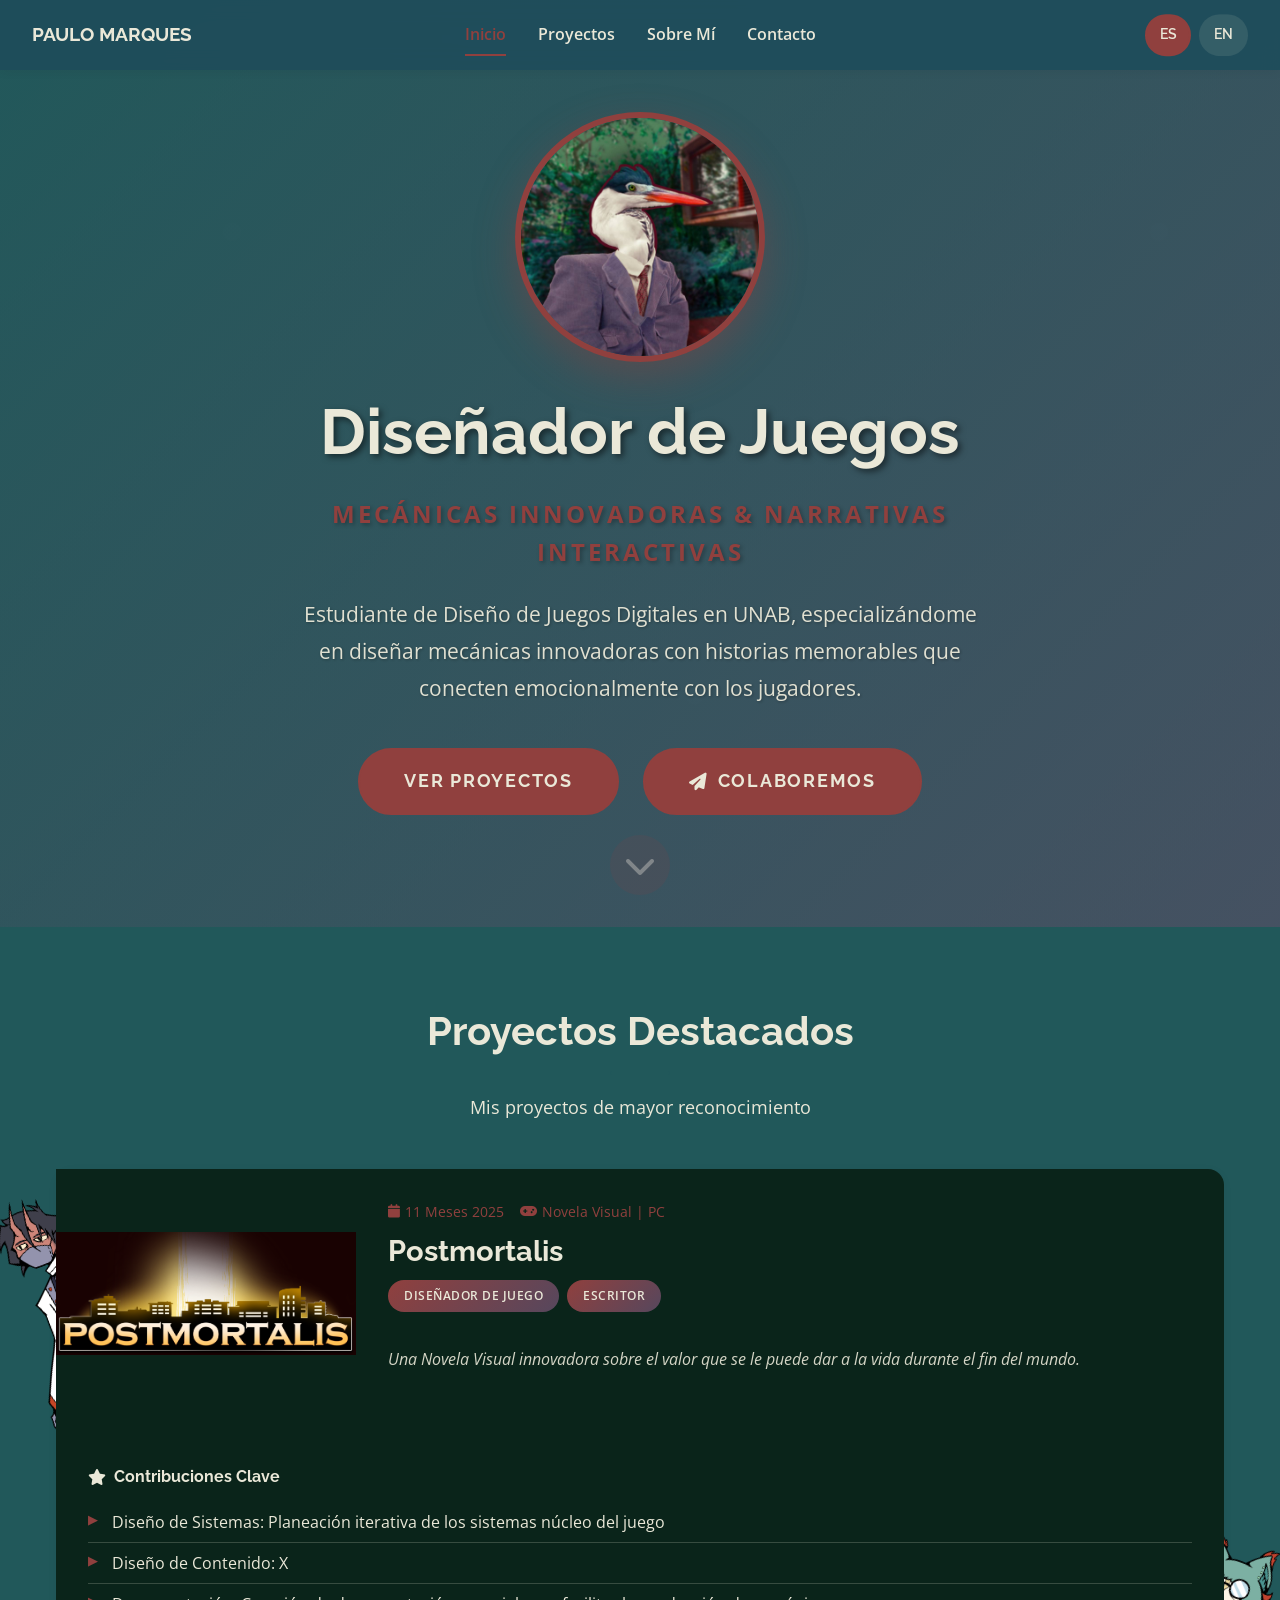
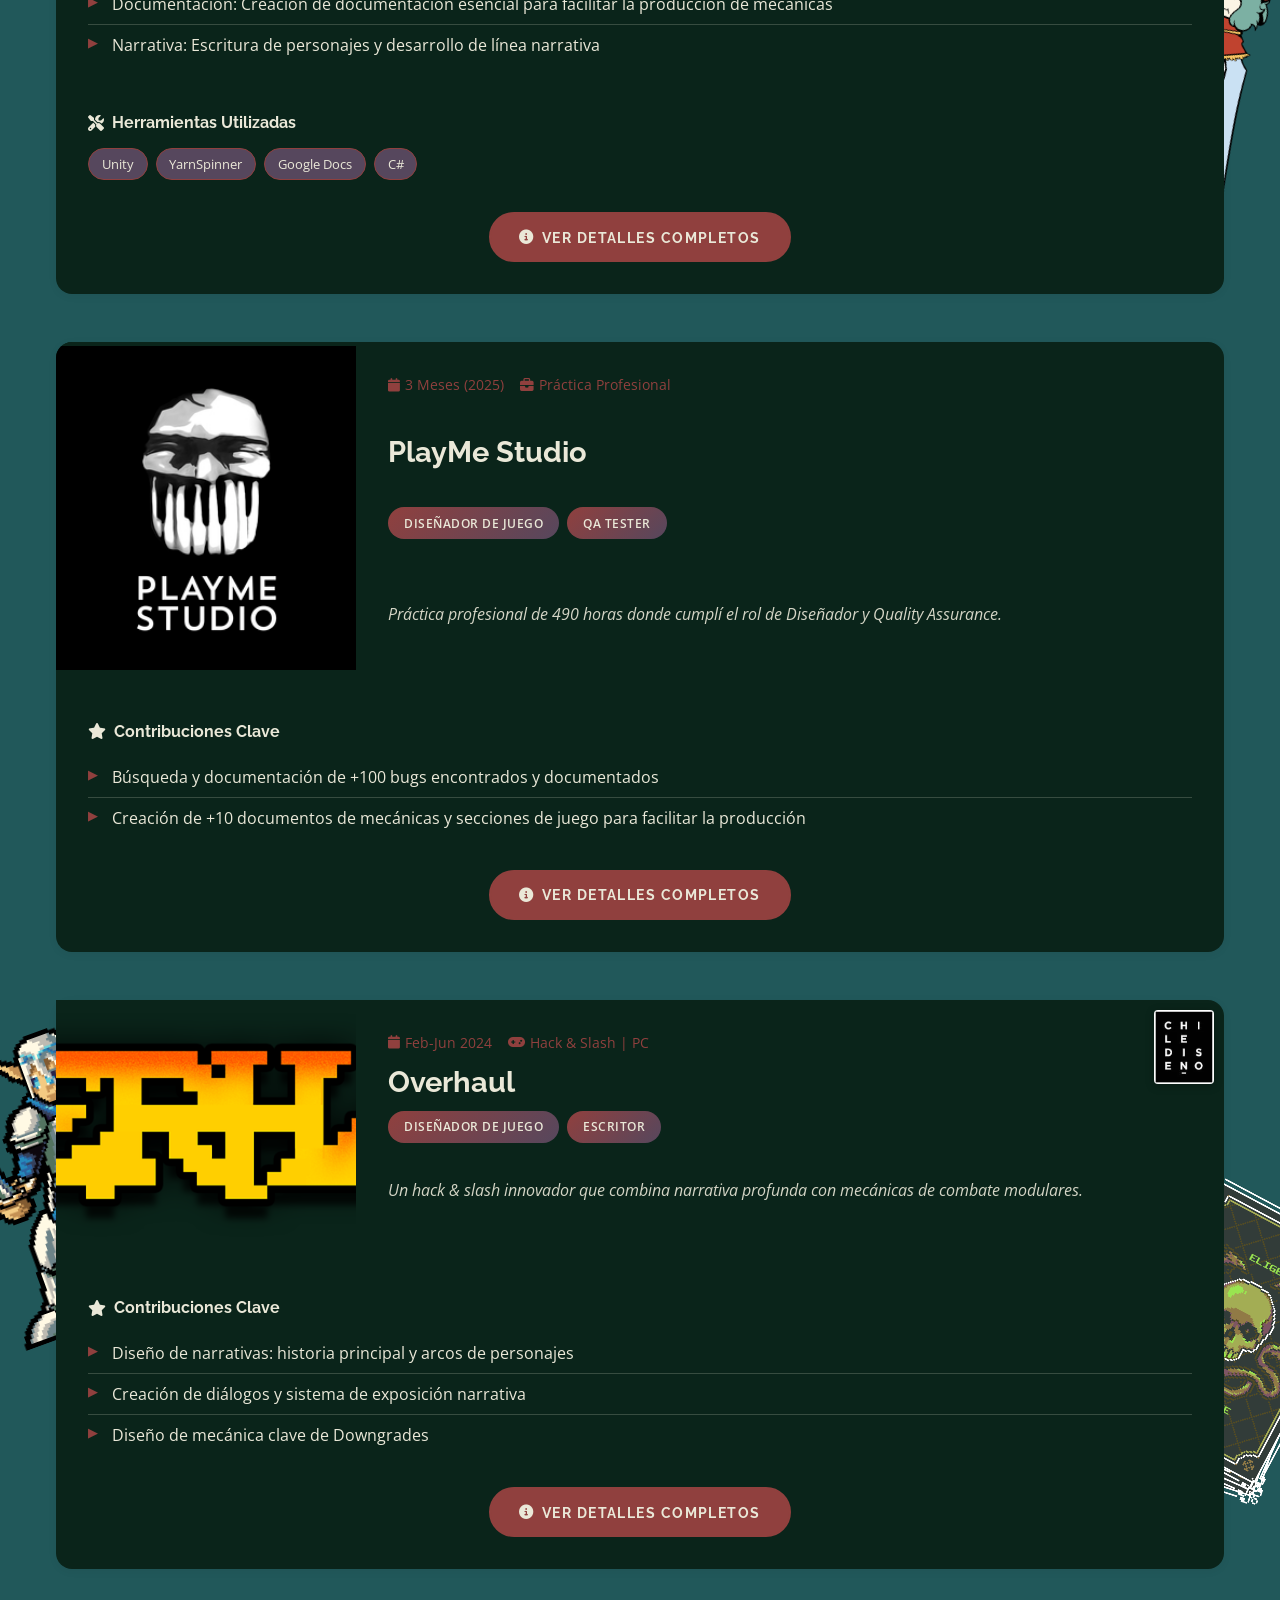
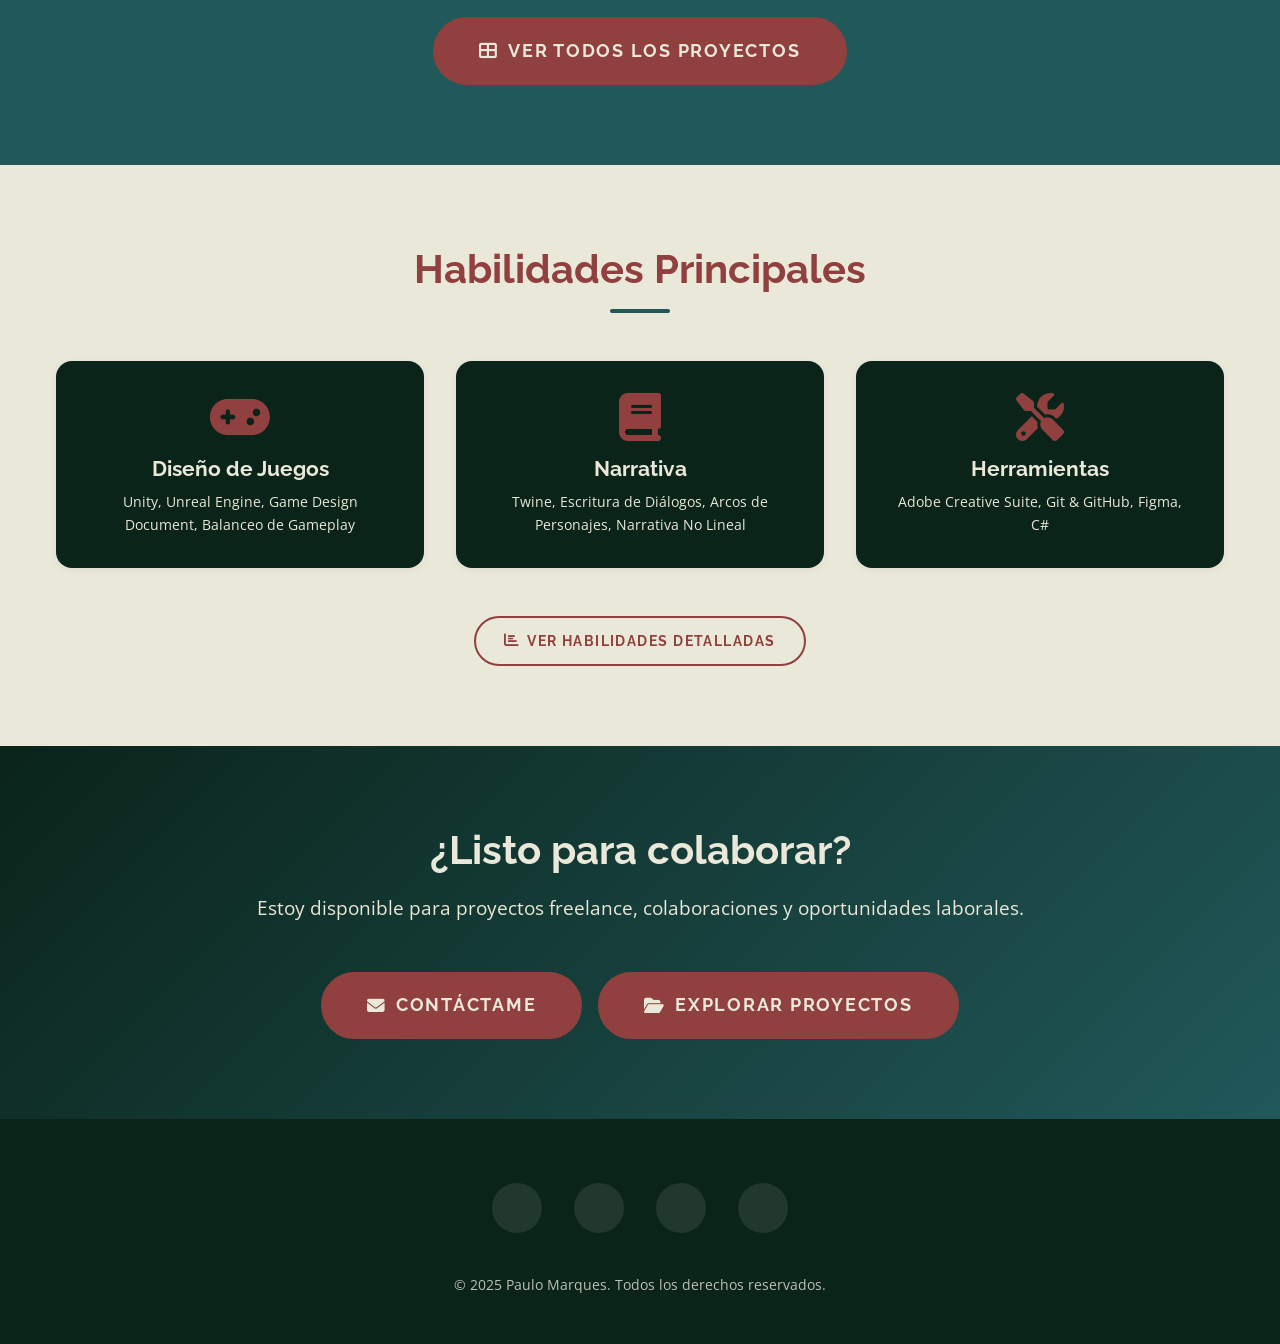
==== index.html @ 1b18a919 "Múltiples varios vaaarios cambios" ====
<!DOCTYPE html>
<html lang="es">

<head>
  <meta charset="UTF-8">
  <meta name="viewport" content="width=device-width, initial-scale=1">
  <title>Paulo Marques | Diseñador de Juegos & Narrativas</title>
  <meta name="description"
    content="Portafolio profesional de Paulo Marques, diseñador de juegos especializado en narrativas interactivas y mecánicas innovadoras">
  <meta name="keywords"
    content="game designer, diseñador de juegos, Unity, Unreal Engine, portfolio, portafolio, Chile, desarrollo de videojuegos, narrativa interactiva">
  <meta name="author" content="Paulo Marques">
  <meta name="robots" content="index, follow">
  
  <!-- Open Graph / Facebook -->
  <meta property="og:type" content="website">
  <meta property="og:url" content="https://tu-usuario.github.io/tu-repositorio">
  <meta property="og:title" content="Paulo Marques | Diseñador de Juegos & Narrativas">
  <meta property="og:description"
    content="Portafolio profesional de Paulo Marques, diseñador de juegos especializado en narrativas interactivas">
  <meta property="og:image" content="https://tu-usuario.github.io/tu-repositorio/images/preview.jpg">

  <!-- Twitter -->
  <meta property="twitter:card" content="summary_large_image">
  <meta property="twitter:url" content="https://tu-usuario.github.io/tu-repositorio">
  <meta property="twitter:title" content="Paulo Marques | Diseñador de Juegos & Narrativas">
  <meta property="twitter:description"
    content="Portafolio profesional de Paulo Marques, diseñador de juegos especializado en narrativas interactivas">
  <meta property="twitter:image" content="https://tu-usuario.github.io/tu-repositorio/images/preview.jpg">

  <!-- Canonical URL -->
  <link rel="canonical" href="https://tu-usuario.github.io/tu-repositorio">
  
  <!-- Favicon -->
  <link rel="icon" type="image/x-icon" href="favicon.ico">
  
  <!-- Stylesheets -->
  <link rel="stylesheet" href="assets/css/main.css">
  <link rel="stylesheet" href="assets/css/multipage.css">
  <link rel="stylesheet" href="https://cdnjs.cloudflare.com/ajax/libs/font-awesome/6.4.0/css/all.min.css">
  <link
    href="https://fonts.googleapis.com/css2?family=Open+Sans:wght@400;600;700&family=Raleway:wght@700;800&display=swap"
    rel="stylesheet">

  <!-- Structured Data -->
  <script type="application/ld+json">
  {
    "@context": "https://schema.org",
    "@type": "Person",
    "name": "Paulo Marques",
    "jobTitle": "Game Designer",
    "description": "Diseñador de juegos especializado en narrativas interactivas y mecánicas innovadoras",
    "url": "https://tu-usuario.github.io/tu-repositorio",
    "alumniOf": "Universidad Andrés Bello",
    "knowsAbout": ["Game Design", "Unity", "Narrative Design", "C#"]
  }
  </script>
</head>

<body class="is-preload">
  <div id="page-wrapper">
    <!-- Header centrado -->
    <header id="header" class="alt" role="banner">
      <h1><a href="index.html">PAULO MARQUES</a></h1>
      <nav aria-label="Navegación principal" class="nav-centered">
        <a href="index.html" class="active">Inicio</a>
        <a href="proyectos.html">Proyectos</a>
        <a href="about.html">Sobre Mí</a>
        <a href="about.html#contacto">Contacto</a>
      </nav>
      
      <!-- Language Switcher -->
      <div class="language-switcher">
        <a href="index.html" class="lang-btn active" aria-label="Español">ES</a>
        <a href="en-index.html" class="lang-btn" aria-label="English">EN</a>
      </div>
      
      <!-- Botón hamburguesa para móvil -->
      <button class="mobile-menu-toggle" aria-expanded="false" aria-label="Abrir menú de navegación">
        <i class="fas fa-bars" aria-hidden="true"></i>
      </button>
    </header>

    <!-- Menú móvil -->
    <nav class="mobile-menu" aria-label="Menú móvil">
      <a href="index.html" class="active">Inicio</a>
      <a href="proyectos.html">Proyectos</a>
      <a href="about.html">Sobre Mí</a>
      <a href="about.html#contacto">Contacto</a>
    </nav>

    <section id="banner" role="main">
      <div class="banner-background">
        <img src="images/hero-background.jpg" 
             alt="" 
             class="hero-bg-image"
             loading="eager"
             onerror="this.style.display='none'">
      </div>
      
      <div class="inner">
        <div class="hero-content-clean">
          <div class="profile-container">
            <img src="images/tu-foto.jpg" 
                 class="profile-pic" 
                 alt="Foto de Paulo Marques" 
                 loading="eager"
                 width="250" 
                 height="250"
                 onerror="this.src='https://via.placeholder.com/250x250/1F4D5B/DBE9D1?text=PM'">
          </div>
          
          <h2 class="fade-in">Diseñador de Juegos</h2>
          <p class="subtitle fade-in">Mecánicas Innovadoras & Narrativas Interactivas</p>
          <p class="description fade-in">Estudiante de Diseño de Juegos Digitales en UNAB, especializándome en diseñar mecánicas
            innovadoras con historias memorables que conecten emocionalmente con los jugadores.</p>

          <div class="hero-actions fade-in">
            <a href="#proyectos-destacados" class="button primary large">Ver Proyectos</a>
            <a href="about.html#contacto" class="button primary large with-icon">
              <i class="fas fa-paper-plane" aria-hidden="true"></i> 
              Colaboremos
            </a>
          </div>
        </div>
      </div>

      <!-- Botón flecha que va a proyectos -->
      <a href="#proyectos-destacados" class="scroll-indicator" aria-label="Ir a Proyectos Destacados">
        <i class="fas fa-chevron-down" aria-hidden="true"></i>
      </a>
    </section>

    <!-- Proyectos Destacados (ahora es la primera sección) -->
    <section id="proyectos-destacados" class="wrapper style2">
      <div class="inner">
        <h2 class="major slide-up">Proyectos Destacados</h2>
        <p class="section-subtitle slide-up">Mis proyectos de mayor reconocimiento</p>

        <!-- Postmortalis -->
        <article class="project-card slide-up postmortalis-card">
          <!-- Imágenes apiladas detrás de toda la tarjeta -->
          <img src="images/ilian.png"
               alt="" 
               class="stacked-image stacked-left" 
               loading="lazy">
          <img src="images/pita.png"
               alt="" 
               class="stacked-image stacked-right" 
               loading="lazy">
          
          <div class="project-header">
            <div class="project-media">
              <img src="images/título-postmortalis.PNG"
                   alt="Postmortalis - Juego Novela Visual" 
                   class="project-thumb" 
                   loading="lazy"
                   onerror="this.src='https://via.placeholder.com/300x200/1F4D5B/DBE9D1?text=Postmortalis'">
            </div>
            <div class="project-basic-info">
              <div class="project-meta">
                <span class="project-date">
                  <i class="fas fa-calendar" aria-hidden="true"></i> 
                  <time datetime="2025-02">11 Meses 2025</time>
                </span>
                <span class="project-genre">
                  <i class="fas fa-gamepad" aria-hidden="true"></i> 
                  Novela Visual | PC
                </span>
              </div>
              <h3>Postmortalis</h3>
              <div class="project-roles">
                <span class="role-tag">Diseñador de Juego</span>
                <span class="role-tag">Escritor</span>
              </div>
              <p class="project-summary">Una Novela Visual innovadora sobre el valor que se le puede dar a la vida durante el fin del mundo.</p>
            </div>
          </div>

          <div class="project-content">
            <div class="project-description">
              <h4><i class="fas fa-star" aria-hidden="true"></i> Contribuciones Clave</h4>
              <ul>
                <li>Diseño de Sistemas: Planeación iterativa de los sistemas núcleo del juego</li>
                <li>Diseño de Contenido: X</li>
                <li>Documentación: Creación de documentación esencial para facilitar la producción de mecánicas</li>
                <li>Narrativa: Escritura de personajes y desarrollo de línea narrativa</li>
              </ul>
            </div>

            <div class="project-tools">
              <h4><i class="fas fa-tools" aria-hidden="true"></i> Herramientas Utilizadas</h4>
              <div class="tool-tags">
                <span class="tool-tag">Unity</span>
                <span class="tool-tag">YarnSpinner</span>
                <span class="tool-tag">Google Docs</span>
                <span class="tool-tag">C#</span>
              </div>
            </div>

            <div class="project-actions">
              <a href="proyectos.html#postmortalis" class="button primary with-icon">
                <i class="fas fa-info-circle" aria-hidden="true"></i> 
                Ver Detalles Completos
              </a>
            </div>
          </div>
        </article>

        <!-- PlayMe Studio -->
        <article class="project-card slide-up playme-card">
          <div class="project-header">
            <div class="project-media playme-media">
              <img src="images/playme.jpeg"
                   alt="PlayMe Studio - Práctica Profesional" 
                   class="project-thumb" 
                   loading="lazy"
                   onerror="this.src='https://via.placeholder.com/300x200/1F4D5B/DBE9D1?text=PlayMe+Studio'">
            </div>
            <div class="project-basic-info">
              <div class="project-meta">
                <span class="project-date">
                  <i class="fas fa-calendar" aria-hidden="true"></i> 
                  <time datetime="2025">3 Meses (2025)</time>
                </span>
                <span class="project-genre">
                  <i class="fas fa-briefcase" aria-hidden="true"></i> 
                  Práctica Profesional
                </span>
              </div>
              <h3>PlayMe Studio</h3>
              <div class="project-roles">
                <span class="role-tag">Diseñador de Juego</span>
                <span class="role-tag">QA Tester</span>
              </div>
              <p class="project-summary">Práctica profesional de 490 horas donde cumplí el rol de Diseñador y Quality Assurance.</p>
            </div>
          </div>

          <div class="project-content">
            <div class="project-description">
              <h4><i class="fas fa-star" aria-hidden="true"></i> Contribuciones Clave</h4>
              <ul>
                <li>Búsqueda y documentación de +100 bugs encontrados y documentados</li>
                <li>Creación de +10 documentos de mecánicas y secciones de juego para facilitar la producción</li>
              </ul>
            </div>

            <div class="project-actions">
              <a href="proyectos.html#playme-studio" class="button primary with-icon">
                <i class="fas fa-info-circle" aria-hidden="true"></i> 
                Ver Detalles Completos
              </a>
            </div>
          </div>
        </article>

        <!-- Overhaul -->
        <article class="project-card slide-up overhaul-card">
          <!-- Imagen de elfo apilada detrás (estilo similar a pita/ilian) -->
          <img src="images/elfo.png"
               alt="" 
               class="stacked-image overhaul-elfo" 
               loading="lazy">
          
          <!-- Tres imágenes de downgrade apiladas como baraja -->
          <img src="images/downgrade.png"
               alt="" 
               class="stacked-image overhaul-downgrade downgrade-1" 
               loading="lazy">
          <img src="images/downgrade.png"
               alt="" 
               class="stacked-image overhaul-downgrade downgrade-2" 
               loading="lazy">
          <img src="images/downgrade.png"
               alt="" 
               class="stacked-image overhaul-downgrade downgrade-3" 
               loading="lazy">
          
          <!-- Imagen de chile-diseño en esquina superior derecha del proyecto -->
          <img src="images/chile-diseño.png"
               alt="Chile Diseña" 
               class="corner-badge-overhaul"
               loading="lazy">
          
          <div class="project-header">
            <div class="project-media">
              <img src="images/título-overhaul.jpg"
                   alt="Overhaul - Juego hack and slash" 
                   class="project-thumb" 
                   loading="lazy"
                   onerror="this.src='https://via.placeholder.com/300x200/1F4D5B/DBE9D1?text=Overhaul'">
            </div>
            <div class="project-basic-info">
              <div class="project-meta">
                <span class="project-date">
                  <i class="fas fa-calendar" aria-hidden="true"></i> 
                  <time datetime="2024-02">Feb-Jun 2024</time>
                </span>
                <span class="project-genre">
                  <i class="fas fa-gamepad" aria-hidden="true"></i> 
                  Hack & Slash | PC
                </span>
              </div>
              <h3>Overhaul</h3>
              <div class="project-roles">
                <span class="role-tag">Diseñador de Juego</span>
                <span class="role-tag">Escritor</span>
              </div>
              <p class="project-summary">Un hack & slash innovador que combina narrativa profunda con mecánicas de combate modulares.</p>
            </div>
          </div>

          <div class="project-content">
            <div class="project-description">
              <h4><i class="fas fa-star" aria-hidden="true"></i> Contribuciones Clave</h4>
              <ul>
                <li>Diseño de narrativas: historia principal y arcos de personajes</li>
                <li>Creación de diálogos y sistema de exposición narrativa</li>
                <li>Diseño de mecánica clave de Downgrades</li>
              </ul>
            </div>

            <div class="project-actions">
              <a href="proyectos.html#overhaul" class="button primary with-icon">
                <i class="fas fa-info-circle" aria-hidden="true"></i> 
                Ver Detalles Completos
              </a>
            </div>
          </div>
        </article>

        <div class="center-actions slide-up">
          <a href="proyectos.html" class="button large primary with-icon">
            <i class="fas fa-th-large"></i>
            Ver Todos los Proyectos
          </a>
        </div>
      </div>
    </section>

    <!-- Habilidades (Resumen) -->
    <section id="habilidades" class="wrapper style1">
      <div class="inner">
        <h2 class="major slide-up">Habilidades Principales</h2>
        <div class="skills-preview">
          <div class="skill-highlight slide-left">
            <i class="fas fa-gamepad"></i>
            <h3>Diseño de Juegos</h3>
            <p>Unity, Unreal Engine, Game Design Document, Balanceo de Gameplay</p>
          </div>
          <div class="skill-highlight slide-up">
            <i class="fas fa-book"></i>
            <h3>Narrativa</h3>
            <p>Twine, Escritura de Diálogos, Arcos de Personajes, Narrativa No Lineal</p>
          </div>
          <div class="skill-highlight slide-right">
            <i class="fas fa-tools"></i>
            <h3>Herramientas</h3>
            <p>Adobe Creative Suite, Git & GitHub, Figma, C#</p>
          </div>
        </div>
        <div class="center-actions slide-up">
          <a href="about.html#habilidades" class="button with-icon">
            <i class="fas fa-chart-bar"></i>
            Ver Habilidades Detalladas
          </a>
        </div>
      </div>
    </section>

    <!-- Call to Action -->
    <section id="cta" class="wrapper style4">
      <div class="inner cta-content">
        <h2 class="slide-up">¿Listo para colaborar?</h2>
        <p class="slide-up">Estoy disponible para proyectos freelance, colaboraciones y oportunidades laborales.</p>
        <div class="cta-actions slide-up">
          <a href="about.html#contacto" class="button large primary with-icon">
            <i class="fas fa-envelope"></i>
            Contáctame
          </a>
          <a href="proyectos.html" class="button large primary with-icon">
            <i class="fas fa-folder-open"></i>
            Explorar Proyectos
          </a>
        </div>
      </div>
    </section>

    <!-- Footer -->
    <footer id="footer" role="contentinfo">
      <ul class="icons">
        <li>
          <a href="https://github.com/ElPaulmar"
             class="icon brands fa-github" 
             target="_blank" 
             rel="noopener noreferrer"
             aria-label="Visitar mi perfil de GitHub">
          </a>
        </li>
        <li>
          <a href="https://www.linkedin.com/in/paulo-marques-594a63347/" 
             class="icon brands fa-linkedin" 
             target="_blank" 
             rel="noopener noreferrer"
             aria-label="Conectar en LinkedIn">
          </a>
        </li>
        <li>
          <a href="mailto:alonso.p.marques@gmail.com" 
             class="icon fa-envelope"
             aria-label="Enviar email">
          </a>
        </li>
        <li>
          <a href="https://paulmar.itch.io/" 
             class="icon brands fa-itch-io" 
             target="_blank" 
             rel="noopener noreferrer"
             aria-label="Ver mis juegos en Itch.io">
          </a>
        </li>
      </ul>
      <p>&copy; 2025 Paulo Marques. Todos los derechos reservados.</p>
    </footer>
  </div>

  <script src="assets/js/main.js" defer></script>
</body>

</html>
---- assets/css/main.css ----
/* ==============================
   VARIABLES Y FUENTES
============================== */
:root {
  /* Paleta de colores */
  --primary-color: #21585A;
  --secondary-color: #56475D;
  --accent-color: #90403E;
  --dark-bg: #0A241A;
  --light-bg: #EAE8D8;
  
  /* Textos */
  --text-color: #EAE8D8;
  --text-dark: #0A241A;
  --text-light: #EAE8D8;
  --heading-color: #90403E;
  
  /* Estados */
  --error-color: #90403E;
  --success-color: #21585A;
  --warning-color: #56475D;
  
  /* Sombras */
  --shadow-light: 0 2px 10px rgba(0, 0, 0, 0.05);
  --shadow-medium: 0 5px 15px rgba(0, 0, 0, 0.1);
  --shadow-heavy: 0 10px 30px rgba(0, 0, 0, 0.15);
  
  /* Transiciones */
  --transition: 0.3s cubic-bezier(0.25, 0.8, 0.25, 1);
  --transition-slow: 0.6s ease;
  
  /* Espaciado */
  --spacing-xs: 0.5rem;
  --spacing-sm: 1rem;
  --spacing-md: 2rem;
  --spacing-lg: 3rem;
  --spacing-xl: 5rem;
  
  /* Otros */
  --max-width: 1200px;
  --border-radius: 1rem;
  --z-header: 999;
  --z-mobile-menu: 998;
  --z-notification: 1000;
  --z-modal: 1001;
}

@media (prefers-reduced-motion: reduce) {
  :root {
    --transition: none;
    --transition-slow: none;
  }
  
  * {
    animation-duration: 0.01ms !important;
    animation-iteration-count: 1 !important;
    transition-duration: 0.01ms !important;
  }
}

/* ==============================
   BASE
============================== */
* {
  box-sizing: border-box;
}

body {
  font-family: 'Open Sans', sans-serif;
  color: var(--text-dark);
  line-height: 1.6;
  background: var(--light-bg);
  margin: 0;
  scroll-behavior: smooth;
  overflow-x: hidden;
  -webkit-font-smoothing: antialiased;
  -moz-osx-font-smoothing: grayscale;
}

body.is-preload * {
  animation-duration: 0s !important;
  transition-duration: 0s !important;
}

body.mobile-device {
  touch-action: manipulation;
}

html {
  scroll-padding-top: 80px;
}

/* ==============================
   TIPOGRAFÍA
============================== */
h1, h2, h3, h4, h5, h6 {
  font-family: 'Raleway', sans-serif;
  color: var(--heading-color);
  margin: 0 0 1rem 0;
  font-weight: 700;
  line-height: 1.2;
}

h2.major {
  font-size: clamp(2rem, 4vw, 2.5rem);
  text-align: center;
  margin-bottom: 0.5rem;
  position: relative;
  color: var(--accent-color);
}

h2.major::after {
  content: '';
  display: block;
  width: 60px;
  height: 4px;
  background: var(--primary-color);
  margin: 1rem auto;
  border-radius: 2px;
}

.section-subtitle {
  text-align: center;
  color: #666;
  font-size: 1.1rem;
  margin-bottom: var(--spacing-lg);
}

/* ==============================
   LAYOUT
============================== */
#page-wrapper {
  width: 100%;
  margin: auto;
  background: var(--text-color);
  box-shadow: var(--shadow-light);
}

section {
  padding: var(--spacing-xl) var(--spacing-md);
}

.wrapper {
  position: relative;
}

.wrapper.style1 {
  background: var(--light-bg);
  color: var(--text-dark);
}

.wrapper.style2 {
  background: var(--primary-color);
  color: var(--text-light);
}

.wrapper.style2 h2, 
.wrapper.style2 p, 
.wrapper.style2 .section-subtitle {
  color: var(--text-light);
}

.wrapper.style3 {
  background: var(--secondary-color);
  color: var(--text-light);
}

.wrapper.style3 h2,
.wrapper.style3 p,
.wrapper.style3 .section-subtitle {
  color: var(--text-light);
}

.wrapper.style4 {
  background: linear-gradient(135deg, var(--dark-bg), var(--primary-color));
  color: var(--text-light);
}

.wrapper.style4 h2, 
.wrapper.style4 p {
  color: var(--text-light);
}

.inner {
  max-width: var(--max-width);
  margin: auto;
  padding: 0 var(--spacing-sm);
}

/* ==============================
   HEADER
============================== */
#header {
  position: fixed;
  width: 100%;
  top: 0;
  left: 0;
  background: rgba(31, 77, 91, 0.95);
  backdrop-filter: blur(10px);
  -webkit-backdrop-filter: blur(10px);
  z-index: var(--z-header);
  display: flex;
  justify-content: space-between;
  align-items: center;
  padding: 1rem 2rem;
  box-shadow: var(--shadow-light);
  transition: all var(--transition);
  min-height: 70px;
}

#header.scrolled {
  background: rgba(31, 77, 91, 0.98);
  box-shadow: var(--shadow-medium);
}

#header h1 {
  margin: 0;
  font-size: clamp(1rem, 2.5vw, 1.2rem);
}

#header h1 a {
  text-decoration: none;
  color: var(--text-color);
  transition: color var(--transition);
}

#header h1 a:hover,
#header h1 a:focus {
  color: var(--accent-color);
}

#header nav {
  display: flex;
  gap: var(--spacing-md);
}

#header nav a {
  text-decoration: none;
  color: var(--text-color);
  font-weight: 600;
  position: relative;
  transition: color var(--transition);
  padding: 0.5rem 0;
}

#header nav a::after {
  content: '';
  position: absolute;
  bottom: 0;
  left: 0;
  width: 0;
  height: 2px;
  background: var(--accent-color);
  transition: width var(--transition);
}

#header nav a:hover::after,
#header nav a:focus::after,
#header nav a.active::after {
  width: 100%;
}

#header nav a:hover,
#header nav a:focus,
#header nav a.active {
  color: var(--accent-color);
  outline: none;
}

/* Mobile Menu */
.mobile-menu-toggle {
  display: none;
  background: none;
  border: none;
  font-size: 1.5rem;
  color: var(--text-color);
  cursor: pointer;
  padding: 0.5rem;
  border-radius: 4px;
  transition: color var(--transition);
}

.mobile-menu-toggle:hover,
.mobile-menu-toggle:focus {
  color: var(--accent-color);
  outline: 2px solid var(--accent-color);
  outline-offset: 2px;
}

.mobile-menu {
  display: none;
  position: fixed;
  top: 70px;
  left: 0;
  width: 100%;
  background: rgba(31, 77, 91, 0.98);
  backdrop-filter: blur(10px);
  z-index: var(--z-mobile-menu);
  padding: 1rem 2rem;
  box-shadow: var(--shadow-medium);
  flex-direction: column;
  gap: 1rem;
}

.mobile-menu a {
  text-decoration: none;
  color: var(--text-color);
  font-weight: 600;
  padding: 0.5rem 0;
  border-bottom: 1px solid rgba(219, 233, 209, 0.2);
  transition: color var(--transition);
}

.mobile-menu a:hover,
.mobile-menu a:focus,
.mobile-menu a.active {
  color: var(--accent-color);
}

/* Language Switcher */
.language-switcher {
  position: absolute;
  right: 2rem;
  top: 50%;
  transform: translateY(-50%);
  display: flex;
  gap: 0.5rem;
  z-index: 10;
}

.lang-btn {
  background: rgba(219, 233, 209, 0.1);
  border: 2px solid rgba(219, 233, 209, 0.3);
  color: var(--text-color);
  padding: 0.4rem 0.8rem;
  border-radius: 4px;
  font-weight: 600;
  font-size: 0.85rem;
  cursor: pointer;
  transition: all var(--transition);
  text-decoration: none;
  display: inline-block;
}

.lang-btn:hover {
  background: rgba(219, 233, 209, 0.2);
  border-color: var(--accent-color);
  color: var(--accent-color);
  transform: translateY(-2px);
}

.lang-btn.active {
  background: var(--accent-color);
  border-color: var(--accent-color);
  color: var(--dark-bg);
}

/* ==============================
   HERO/BANNER
============================== */
#banner {
  display: flex;
  align-items: center;
  justify-content: center;
  min-height: 100vh;
  background: linear-gradient(135deg, var(--primary-color), var(--secondary-color));
  color: var(--text-light);
  position: relative;
  overflow: hidden;
}

#banner::before,
.page-hero::before {
  content: '';
  position: absolute;
  inset: 0;
  background: url('data:image/svg+xml,<svg xmlns="http://www.w3.org/2000/svg" viewBox="0 0 100 100"><defs><pattern id="grain" width="100" height="100" patternUnits="userSpaceOnUse"><circle cx="25" cy="25" r="1" fill="white" opacity="0.05"/><circle cx="75" cy="75" r="1" fill="white" opacity="0.05"/></pattern></defs><rect width="100" height="100" fill="url(%23grain)"/></svg>');
  opacity: 0.2;
}

.banner-background {
  position: absolute;
  inset: 0;
  z-index: 1;
  overflow: hidden;
}

.hero-bg-image {
  width: 100%;
  height: 100%;
  object-fit: cover;
  animation: subtle-zoom 20s ease-in-out infinite alternate;
}

@keyframes subtle-zoom {
  from { transform: scale(1); }
  to { transform: scale(1.05); }
}

.banner-background::after {
  content: '';
  position: absolute;
  inset: 0;
  background: linear-gradient(135deg, rgba(33, 88, 90, 0.7), rgba(86, 71, 93, 0.6));
  z-index: 2;
}

#banner .inner {
  position: relative;
  z-index: 3;
  width: 100%;
}

.hero-glass-card {
  background: rgba(234, 232, 216, 0.1);
  backdrop-filter: blur(20px);
  border-radius: 30px;
  padding: var(--spacing-lg);
  border: 1px solid rgba(234, 232, 216, 0.2);
  box-shadow: 
    0 8px 32px 0 rgba(10, 36, 26, 0.3),
    inset 0 1px 0 0 rgba(255, 255, 255, 0.1);
  display: flex;
  flex-wrap: wrap;
  gap: var(--spacing-lg);
  align-items: center;
  justify-content: center;
  max-width: 1000px;
  margin: 0 auto;
  transition: all var(--transition-slow);
}

.hero-glass-card:hover {
  transform: translateY(-5px);
  box-shadow: 
    0 12px 40px 0 rgba(10, 36, 26, 0.4),
    inset 0 1px 0 0 rgba(255, 255, 255, 0.15);
}

.hero-content {
  display: flex;
  flex-wrap: wrap;
  gap: var(--spacing-lg);
  align-items: center;
  justify-content: center;
  position: relative;
  z-index: 2;
  max-width: var(--max-width);
  padding: 0 var(--spacing-md);
}

.profile-container {
  position: relative;
}

.profile-pic,
.about-profile-pic {
  width: 320px;
  height: 320px;
  border-radius: 50%;
  border: 5px solid var(--accent-color);
  object-fit: cover;
  transition: transform var(--transition-slow);
  box-shadow: 0 10px 30px rgba(144, 64, 62, 0.3);
}

.profile-pic:hover {
  transform: scale(1.05);
}

.hero-text {
  text-align: center;
  max-width: 500px;
}

.hero-text h2 {
  font-size: clamp(2rem, 5vw, 3rem);
  margin-bottom: 0.5rem;
  color: var(--text-light);
  text-shadow: 2px 2px 4px rgba(0, 0, 0, 0.3);
}

.subtitle {
  color: var(--accent-color);
  font-weight: 600;
  margin-bottom: 1rem;
  font-size: clamp(1rem, 2.5vw, 1.2rem);
  text-transform: uppercase;
  letter-spacing: 2px;
}

.hero-text p.description {
  margin-bottom: 2rem;
  font-size: clamp(1rem, 2vw, 1.1rem);
  opacity: 0.95;
  line-height: 1.6;
}

.hero-actions {
  display: flex;
  gap: 1rem;
  justify-content: center;
  flex-wrap: wrap;
}

.scroll-indicator {
  position: absolute;
  bottom: 2rem;
  left: 50%;
  transform: translateX(-50%);
  color: var(--text-light);
  font-size: 1.5rem;
  animation: bounce 2s infinite;
  cursor: pointer;
  background: none;
  border: none;
  padding: 0.5rem;
  border-radius: 50%;
  transition: background var(--transition);
}

.scroll-indicator:hover,
.scroll-indicator:focus {
  background: rgba(255, 255, 255, 0.1);
  outline: none;
}

@keyframes bounce {
  0%, 20%, 50%, 80%, 100% { transform: translateX(-50%) translateY(0); }
  40% { transform: translateX(-50%) translateY(-10px); }
  60% { transform: translateX(-50%) translateY(-5px); }
}

/* ==============================
   BOTONES
============================== */
.button {
  position: relative;
  overflow: hidden;
  display: inline-flex;
  align-items: center;
  justify-content: center;
  background-color: transparent;
  border: 2px solid var(--accent-color);
  border-radius: 50px;
  color: var(--accent-color);
  cursor: pointer;
  font-family: 'Raleway', sans-serif;
  font-size: 0.9em;
  font-weight: 700;
  letter-spacing: 0.1em;
  padding: 0.8em 2em;
  text-align: center;
  text-decoration: none;
  text-transform: uppercase;
  transition: all var(--transition);
  gap: 0.5em;
  min-height: 44px;
  touch-action: manipulation;
}

.button:hover,
.button:focus {
  background-color: var(--accent-color);
  color: var(--text-light);
  transform: translate3d(0, -3px, 0);
  box-shadow: 0 10px 25px rgba(97, 154, 144, 0.3);
  outline: none;
}

.button:active {
  transform: translate3d(0, 1px, 0);
}

.button:disabled {
  opacity: 0.5;
  cursor: not-allowed;
  transform: none;
  box-shadow: none;
}

.button.primary {
  background-color: var(--accent-color);
  border-color: var(--accent-color);
  color: var(--text-light);
}

.button.primary:hover,
.button.primary:focus {
  background-color: var(--primary-color);
  border-color: var(--primary-color);
  box-shadow: 0 10px 25px rgba(31, 77, 91, 0.3);
}

.button.with-icon i {
  transition: transform var(--transition);
}

.button.with-icon:hover i {
  transform: translateX(2px);
}

.button.small {
  padding: 0.5em 1.5em;
  font-size: 0.8em;
  min-height: 36px;
}

.button.large {
  padding: 1em 2.5em;
  font-size: 1.1em;
}

.button .button-text {
  transition: opacity var(--transition);
}

.button .button-loader {
  display: none;
  width: 16px;
  height: 16px;
  border: 2px solid transparent;
  border-top: 2px solid currentColor;
  border-radius: 50%;
  animation: button-spin 1s linear infinite;
}

.button.loading .button-text {
  opacity: 0;
}

.button.loading .button-loader {
  display: inline-block;
}

@keyframes button-spin {
  to { transform: rotate(360deg); }
}

.button .ripple {
  position: absolute;
  border-radius: 50%;
  background: rgba(255, 255, 255, 0.4);
  transform: scale(0);
  animation: ripple-animation 0.6s linear;
  pointer-events: none;
}

@keyframes ripple-animation {
  to {
    transform: scale(4);
    opacity: 0;
  }
}

/* ==============================
   PROYECTOS (Compartido)
============================== */
.project-card,
.project-card-detailed,
.improved-project {
  background: var(--dark-bg);
  color: var(--text-light);
  border-radius: var(--border-radius);
  margin-bottom: var(--spacing-lg);
  overflow: hidden;
  box-shadow: var(--shadow-light);
  transition: transform var(--transition), box-shadow var(--transition);
}

/* Permitir que las imágenes apiladas se vean detrás de la tarjeta */
.postmortalis-card {
  overflow: visible;
  position: relative;
  background: transparent;
}

.postmortalis-card::before {
  content: '';
  position: absolute;
  top: 0;
  left: 0;
  right: 0;
  bottom: 0;
  background: var(--dark-bg);
  border-radius: var(--border-radius);
  z-index: 0;
}


.project-card:hover,
.project-card-detailed:hover,
.improved-project:hover {
  transform: translateY(-5px);
  box-shadow: var(--shadow-heavy);
}

.project-header {
  display: flex;
  flex-wrap: wrap;
  align-items: stretch;
}

.project-media {
  flex: 0 0 300px;
  position: relative;
  overflow: hidden;
}

/* Estilos para imágenes apiladas en Postmortalis */
.postmortalis-card {
  position: relative;
  overflow: visible;
}

.stacked-image {
  position: absolute;
  width: 200px;
  height: 280px;
  object-fit: contain;
  z-index: -1;
  transition: transform var(--transition-slow);
  border-radius: 8px;
}

.stacked-left {
  top: 10px;
  left: -80px;  /* Era -60px, ahora -80px (más a la izquierda) */
  width: 240px;
  height: 320px;
  transform: rotate(-20deg);
}

.stacked-right {
  bottom: 80px;  /* Era bottom: 10px, ahora bottom: 80px (70px más arriba) */
  right: -80px;  /* Era -60px, ahora -80px (más a la derecha) */
  transform: rotate(20deg);
}

.postmortalis-card .project-header,
.postmortalis-card .project-content {
  position: relative;
  z-index: 1;
}

.postmortalis-card:hover .stacked-left {
  transform: rotate(-25deg) translateX(-10px) translateY(-8px);
}

.postmortalis-card:hover .stacked-right {
  transform: rotate(25deg) translateX(10px) translateY(8px);
}

/* Estilos para Overhaul */
.overhaul-card {
  overflow: visible;
  position: relative;
  background: transparent;
}

.overhaul-card::before {
  content: '';
  position: absolute;
  top: 0;
  left: 0;
  right: 0;
  bottom: 0;
  background: var(--dark-bg);
  border-radius: var(--border-radius);
  z-index: 0;
}

.overhaul-card .project-media {
  overflow: visible;
  position: relative;
}

.overhaul-card .project-thumb {
  max-width: 100%;
  max-height: 100%;
  object-fit: cover;
}

.overhaul-card .project-header,
.overhaul-card .project-content {
  position: relative;
  z-index: 1;
}

/* Imagen de elfo (izquierda, similar a ilian) */
.overhaul-elfo {
  top: 10px;
  left: -120px;  /* Era -80px, ahora -120px (40px más a la izquierda) */
  width: 240px;
  height: 320px;
  transform: rotate(-20deg);
}

/* Imágenes de downgrade apiladas como baraja (derecha) */
.overhaul-downgrade {
  width: 200px;
  height: 280px;
  right: -80px;
  bottom: 80px;
}

.downgrade-1 {
  transform: rotate(28deg) translateY(-30px) translateX(16px);  /* Ahora tiene la rotación que tenía carta 3 - más rotación */
  z-index: -1;
}

.downgrade-2 {
  transform: rotate(24deg) translateY(-15px) translateX(8px);  /* Mantiene su rotación intermedia */
  z-index: -2;
}

.downgrade-3 {
  transform: rotate(18deg);  /* Ahora tiene la rotación que tenía carta 1 - menos rotación */
  z-index: -3;
}

/* Hover effects para Overhaul */
.overhaul-card:hover .overhaul-elfo {
  transform: rotate(-25deg) translateX(-10px) translateY(-8px);
}

.overhaul-card:hover .downgrade-1 {
  transform: rotate(32deg) translateY(-28px) translateX(20px);  /* Carta 1 rota MÁS que todas */
}

.overhaul-card:hover .downgrade-2 {
  transform: rotate(26deg) translateY(-13px) translateX(12px);  /* Carta 2 rota más que carta 3 */
}

.overhaul-card:hover .downgrade-3 {
  transform: rotate(20deg) translateX(5px);  /* Carta 3 rota menos */
}

/* Badge de Chile Diseña en esquina superior derecha de la tarjeta completa */
.corner-badge-overhaul {
  position: absolute;
  top: 10px;
  right: 10px;
  width: 60px;
  height: auto;
  z-index: 2;
  border-radius: 4px;
  box-shadow: 0 2px 8px rgba(0, 0, 0, 0.3);
}

/* Badge viejo (por si queda en algún lado) */
.corner-badge {
  position: absolute;
  top: 10px;
  right: 10px;
  width: 60px;
  height: auto;
  z-index: 2;
  border-radius: 4px;
  box-shadow: 0 2px 8px rgba(0, 0, 0, 0.3);
}

/* Estilos para hacer la imagen de PlayMe más pequeña */
.playme-media {
  flex: 0 0 250px;
}

.playme-media img {
  object-fit: contain;
  background-color: rgba(31, 77, 91, 0.3);
}



.project-media img,
.project-image-container img {
  width: 100%;
  height: 100%;
  object-fit: cover;
  transition: transform var(--transition-slow);
}

.project-card:hover .project-media img,
.improved-project:hover .project-image-container img {
  transform: scale(1.05);
}

.project-basic-info {
  flex: 1;
  padding: var(--spacing-md);
  display: flex;
  flex-direction: column;
  justify-content: space-between;
  min-width: 0;
}

.project-meta {
  display: flex;
  flex-wrap: wrap;
  gap: 1rem;
  font-size: 0.85rem;
  color: var(--accent-color);
  margin-bottom: var(--spacing-xs);
}

.project-meta span {
  display: flex;
  align-items: center;
  gap: 0.3rem;
}

.project-basic-info h3,
.improved-project h3 {
  font-size: clamp(1.5rem, 3vw, 1.8rem);
  margin-bottom: var(--spacing-xs);
  color: var(--text-light);
}

.project-summary,
.improved-project p {
  color: var(--text-light);
  font-style: italic;
  margin-bottom: var(--spacing-sm);
  opacity: 0.9;
  line-height: 1.5;
}

.project-roles {
  display: flex;
  flex-wrap: wrap;
  gap: var(--spacing-xs);
  margin-bottom: var(--spacing-sm);
}

.role-tag {
  background: linear-gradient(135deg, var(--accent-color), var(--secondary-color));
  color: var(--text-light);
  padding: 0.4rem 1rem;
  border-radius: 25px;
  font-size: 0.75rem;
  font-weight: 600;
  text-transform: uppercase;
  letter-spacing: 0.5px;
  white-space: nowrap;
}

.project-content {
  padding: 0 var(--spacing-md) var(--spacing-md);
}

.project-description h4,
.project-tools h4,
.project-highlights h4 {
  color: var(--text-light);
  margin-bottom: var(--spacing-sm);
  display: flex;
  align-items: center;
  gap: var(--spacing-xs);
}

.project-description ul {
  list-style: none;
  padding: 0;
  margin: 0;
}

.project-description li {
  padding: 0.5rem 0;
  border-bottom: 1px solid rgba(234, 232, 216, 0.2);
  position: relative;
  padding-left: 1.5rem;
  color: var(--text-light);
  line-height: 1.5;
}

.project-description li:last-child {
  border-bottom: none;
}

.project-description li::before {
  content: '▶';
  position: absolute;
  left: 0;
  color: var(--accent-color);
  font-size: 0.8rem;
}

.project-tools {
  margin-top: var(--spacing-md);
}

.tool-tags,
.project-tags {
  display: flex;
  flex-wrap: wrap;
  gap: var(--spacing-xs);
}

.tool-tag {
  background: var(--secondary-color);
  color: var(--text-light);
  padding: 0.3rem 0.8rem;
  border-radius: 20px;
  font-size: 0.8rem;
  border: 1px solid var(--accent-color);
  transition: all var(--transition);
  white-space: nowrap;
}

.tool-tag:hover {
  background: var(--accent-color);
  transform: translateY(-2px);
}

.tag {
  background: var(--accent-color);
  color: var(--text-light);
  padding: 0.2rem 0.6rem;
  border-radius: 15px;
  font-size: 0.7rem;
  font-weight: 600;
  white-space: nowrap;
}

.project-actions {
  margin-top: var(--spacing-md);
  display: flex;
  flex-wrap: wrap;
  gap: var(--spacing-sm);
}

.project-status {
  display: flex;
  align-items: center;
  gap: 0.3rem;
  padding: 0.3rem 0.8rem;
  border-radius: 15px;
  font-size: 0.75rem;
  font-weight: 600;
  background: var(--accent-color);
  color: var(--text-light);
}

.project-status.completed {
  background: var(--primary-color);
}

/* Expandible content */
.development-process {
  display: none;
  margin-top: var(--spacing-md);
  padding-top: var(--spacing-md);
  border-top: 2px solid rgba(234, 232, 216, 0.2);
}

.development-process.show {
  display: block;
  animation: fadeInDown 0.5s ease-out;
}

@keyframes fadeInDown {
  from {
    opacity: 0;
    transform: translateY(-20px);
  }
  to {
    opacity: 1;
    transform: translateY(0);
  }
}

.process-step {
  margin-bottom: var(--spacing-md);
  padding: var(--spacing-sm);
  background: var(--secondary-color);
  border-radius: 0.5rem;
  border-left: 4px solid var(--accent-color);
}

.process-step h4,
.process-step p,
.process-step li {
  color: var(--text-light);
}

.process-step h4 {
  display: flex;
  align-items: center;
  gap: var(--spacing-xs);
  margin-bottom: var(--spacing-xs);
}

.process-step i {
  color: var(--accent-color);
}

.process-step ul {
  margin-left: 1.5rem;
}

.process-step li {
  margin-bottom: 0.3rem;
  line-height: 1.5;
}

/* Gallery */
.project-gallery {
  display: grid;
  grid-template-columns: repeat(auto-fit, minmax(300px, 1fr));
  gap: var(--spacing-md);
  margin-top: var(--spacing-md);
}

.gif-container {
  text-align: center;
}

.project-gif {
  width: 100%;
  max-width: 400px;
  border-radius: 0.75rem;
  box-shadow: var(--shadow-medium);
  transition: transform var(--transition);
}

.project-gif:hover {
  transform: scale(1.02);
}

.gif-container p {
  margin-top: var(--spacing-xs);
  font-weight: 600;
  color: var(--text-light);
}

/* Highlights */
.highlight-grid {
  display: grid;
  grid-template-columns: repeat(auto-fit, minmax(150px, 1fr));
  gap: var(--spacing-md);
}

.highlight-item {
  text-align: center;
  padding: var(--spacing-md);
  border-radius: 0.75rem;
  border: 2px solid var(--accent-color);
  background: var(--secondary-color);
  transition: all var(--transition);
}

.highlight-item:hover {
  transform: scale(1.05);
  box-shadow: var(--shadow-medium);
}

.highlight-item strong {
  display: block;
  font-size: 2rem;
  font-weight: 800;
  line-height: 1;
  margin-bottom: 0.5rem;
  color: var(--accent-color);
}

.highlight-item span {
  display: block;
  font-weight: 600;
  font-size: 0.9rem;
  color: var(--text-light);
}

/* Improved Projects Grid */
.improved-project-grid {
  display: grid;
  grid-template-columns: repeat(auto-fit, minmax(300px, 1fr));
  gap: var(--spacing-md);
  margin-top: var(--spacing-lg);
}

.project-image-container {
  position: relative;
  height: 200px;
  overflow: hidden;
}

.project-overlay {
  position: absolute;
  inset: 0;
  background: rgba(10, 36, 26, 0.9);
  display: flex;
  align-items: center;
  justify-content: center;
  opacity: 0;
  transition: opacity var(--transition);
  pointer-events: none;
}

.project-image-container:hover .project-overlay {
  opacity: 1;
}

.project-overlay .overlay-text {
  background: var(--accent-color);
  padding: 0.5rem 1rem;
  border-radius: 25px;
  font-weight: 600;
  font-size: 0.9rem;
  color: var(--text-light);
}

.project-info {
  padding: var(--spacing-md);
}

/* ==============================
   HABILIDADES
============================== */
.skills-grid {
  display: grid;
  grid-template-columns: repeat(auto-fit, minmax(300px, 1fr));
  gap: var(--spacing-md);
  margin-top: var(--spacing-lg);
}

.skill-category {
  background: var(--dark-bg);
  color: var(--text-light);
  padding: var(--spacing-md);
  border-radius: var(--border-radius);
  box-shadow: var(--shadow-light);
  transition: transform var(--transition), box-shadow var(--transition);
}

.skill-category:hover {
  transform: translateY(-5px);
  box-shadow: var(--shadow-medium);
}

.skill-category h3 {
  display: flex;
  align-items: center;
  gap: var(--spacing-xs);
  margin-bottom: var(--spacing-md);
  color: var(--text-light);
}

.skill-category h3 i {
  color: var(--accent-color);
}

.skill-progress-container {
  display: flex;
  flex-direction: column;
  gap: 1.5rem;
}

.skill-item {
  display: flex;
  flex-direction: column;
  gap: 0.5rem;
}

.skill-name {
  font-weight: 600;
  color: var(--text-light);
  display: flex;
  justify-content: space-between;
  align-items: center;
}

.skill-years {
  font-size: 0.8rem;
  color: var(--accent-color);
  font-weight: normal;
}

.skill-bar {
  height: 8px;
  background: rgba(234, 232, 216, 0.2);
  border-radius: 4px;
  overflow: hidden;
  position: relative;
}

.skill-fill {
  height: 100%;
  background: linear-gradient(90deg, var(--accent-color), var(--primary-color));
  border-radius: 4px;
  width: 0;
  transition: width 1.5s cubic-bezier(0.25, 0.8, 0.25, 1);
  position: relative;
}

.skill-fill::after {
  content: '';
  position: absolute;
  inset: 0;
  background: linear-gradient(90deg, transparent, rgba(255,255,255,0.3), transparent);
  animation: shimmer 2s infinite;
}

@keyframes shimmer {
  from { transform: translateX(-100%); }
  to { transform: translateX(100%); }
}

.skills-preview {
  display: grid;
  grid-template-columns: repeat(auto-fit, minmax(250px, 1fr));
  gap: var(--spacing-md);
  margin-top: var(--spacing-lg);
}

.skill-highlight {
  background: var(--dark-bg);
  padding: var(--spacing-md);
  border-radius: var(--border-radius);
  box-shadow: var(--shadow-light);
  text-align: center;
  transition: all var(--transition);
}

.skill-highlight:hover {
  transform: translateY(-5px);
  box-shadow: var(--shadow-medium);
}

.skill-highlight i {
  font-size: 3rem;
  margin-bottom: var(--spacing-sm);
  color: var(--accent-color);
}

.skill-highlight h3 {
  margin-bottom: var(--spacing-xs);
  font-size: 1.3rem;
  color: var(--text-light);
}

.skill-highlight p {
  font-size: 0.9rem;
  line-height: 1.6;
  margin: 0;
  color: var(--text-light);
}

/* ==============================
   TESTIMONIOS
============================== */
.testimonials-grid {
  display: grid;
  grid-template-columns: repeat(auto-fit, minmax(300px, 1fr));
  gap: var(--spacing-md);
  margin-top: var(--spacing-lg);
}

.testimonial {
  background: var(--dark-bg);
  color: var(--text-light);
  padding: var(--spacing-md);
  border-radius: var(--border-radius);
  box-shadow: var(--shadow-light);
  transition: transform var(--transition), box-shadow var(--transition);
  position: relative;
}

.testimonial:hover {
  transform: translateY(-5px);
  box-shadow: var(--shadow-medium);
}

.testimonial::before {
  content: '"';
  position: absolute;
  top: -10px;
  left: 20px;
  font-size: 4rem;
  color: var(--accent-color);
  opacity: 0.3;
  font-family: 'Raleway', sans-serif;
  line-height: 1;
}

.testimonial-content blockquote {
  margin: 0 0 var(--spacing-sm) 0;
  font-style: italic;
  line-height: 1.6;
  color: var(--text-light);
  position: relative;
  z-index: 2;
}

.testimonial-author {
  display: block;
  text-align: right;
  font-style: normal;
}

.testimonial-author strong {
  display: block;
  color: var(--accent-color);
  font-weight: 700;
}

.testimonial-author span {
  display: block;
  font-size: 0.9rem;
  opacity: 0.8;
  margin-top: 0.2rem;
}

/* ==============================
   ESTADÍSTICAS
============================== */
.stats-grid {
  display: grid;
  grid-template-columns: repeat(auto-fit, minmax(150px, 1fr));
  gap: var(--spacing-md);
  margin: var(--spacing-lg) 0;
}

.stat-item {
  text-align: center;
  padding: var(--spacing-md);
  border-radius: 0.75rem;
  background: var(--dark-bg);
  transition: all var(--transition);
}

.stat-item:hover {
  transform: translateY(-5px);
  box-shadow: var(--shadow-medium);
}

.stat-item i {
  font-size: 2rem;
  margin-bottom: var(--spacing-xs);
  color: var(--accent-color);
}

.stat-item strong {
  display: block;
  font-size: 2rem;
  font-weight: 800;
  margin-bottom: 0.25rem;
  color: var(--accent-color);
}

.stat-item span {
  display: block;
  font-size: 0.9rem;
  color: var(--text-light);
}

/* ==============================
   FORMULARIO DE CONTACTO
============================== */
.contact-container {
  display: grid;
  grid-template-columns: 2fr 1fr;
  gap: var(--spacing-lg);
  margin-top: var(--spacing-lg);
}

form,
.contact-info {
  background: rgba(10, 36, 26, 0.6);
  backdrop-filter: blur(10px);
  padding: var(--spacing-md);
  border-radius: var(--border-radius);
  border: 1px solid rgba(234, 232, 216, 0.2);
}

.fields {
  display: flex;
  flex-wrap: wrap;
  gap: var(--spacing-sm);
  margin-bottom: var(--spacing-md);
}

.field {
  flex: 1 1 100%;
}

.field.half {
  flex: 1 1 calc(50% - 0.5rem);
}

.field label {
  display: block;
  margin-bottom: 0.5rem;
  font-weight: 600;
  color: var(--text-light);
}

input, textarea {
  width: 100%;
  padding: 0.75rem 1rem;
  border-radius: 0.5rem;
  border: 1px solid rgba(234, 232, 216, 0.3);
  font-family: inherit;
  font-size: 1rem;
  background: rgba(234, 232, 216, 0.1);
  color: var(--text-light);
  transition: all var(--transition);
}

input::placeholder, 
textarea::placeholder {
  color: rgba(234, 232, 216, 0.6);
}

input:focus, 
textarea:focus {
  outline: none;
  border-color: var(--accent-color);
  background: rgba(234, 232, 216, 0.15);
  box-shadow: 0 0 0 3px rgba(97, 154, 144, 0.3);
}

input:invalid:not(:focus):not(:placeholder-shown),
textarea:invalid:not(:focus):not(:placeholder-shown) {
  border-color: var(--error-color);
  box-shadow: 0 0 0 3px rgba(231, 76, 60, 0.2);
}

input:valid:not(:focus):not(:placeholder-shown),
textarea:valid:not(:focus):not(:placeholder-shown) {
  border-color: var(--success-color);
}

.field-error {
  color: var(--error-color);
  font-size: 0.8rem;
  margin-top: 0.25rem;
  display: flex;
  align-items: center;
  gap: 0.25rem;
}

.field-error::before {
  content: '⚠';
  font-size: 0.9rem;
}

.contact-info h3 {
  color: var(--text-light);
  margin-bottom: var(--spacing-md);
}

.contact-item {
  display: flex;
  align-items: center;
  gap: var(--spacing-sm);
  margin-bottom: var(--spacing-sm);
  color: var(--text-light);
  padding: 0.5rem 0;
}

.contact-item i {
  color: var(--accent-color);
  width: 20px;
  flex-shrink: 0;
}

.contact-detail {
  display: flex;
  flex-direction: column;
}

.contact-detail strong {
  font-size: 0.9rem;
  margin-bottom: 0.25rem;
  color: var(--accent-color);
}

.contact-detail a {
  color: var(--text-light);
  text-decoration: none;
  transition: color var(--transition);
}

.contact-detail a:hover {
  color: var(--accent-color);
}

.social-links {
  margin-top: var(--spacing-lg);
  padding-top: var(--spacing-md);
  border-top: 1px solid rgba(255, 255, 255, 0.2);
}

.social-links h4 {
  color: var(--text-light);
  margin-bottom: var(--spacing-sm);
  font-size: 1rem;
}

.social-buttons {
  display: flex;
  flex-direction: column;
  gap: 0.75rem;
}

.social-btn {
  display: flex;
  align-items: center;
  gap: 0.75rem;
  padding: 0.75rem 1rem;
  background: rgba(234, 232, 216, 0.1);
  border: 1px solid rgba(234, 232, 216, 0.2);
  border-radius: 0.5rem;
  text-decoration: none;
  color: var(--text-light);
  transition: all var(--transition);
  font-weight: 600;
}

.social-btn:hover,
.social-btn:focus {
  background: var(--accent-color);
  border-color: var(--accent-color);
  transform: translateX(5px);
  outline: none;
}

.social-btn i {
  font-size: 1.2rem;
  width: 25px;
  text-align: center;
}

.actions {
  display: flex;
  gap: var(--spacing-sm);
  justify-content: flex-start;
}

/* ==============================
   FOOTER
============================== */
#footer {
  text-align: center;
  padding: var(--spacing-lg) var(--spacing-sm);
  background: var(--dark-bg);
  color: var(--text-light);
}

#footer .icons {
  display: flex;
  justify-content: center;
  gap: var(--spacing-md);
  margin-bottom: var(--spacing-md);
  list-style: none;
  padding: 0;
  margin-left: 0;
}

#footer .icons li {
  margin: 0;
}

#footer .icons a {
  color: var(--text-light);
  font-size: 1.5rem;
  transition: all var(--transition);
  padding: 0.5rem;
  border-radius: 50%;
  background: rgba(234, 232, 216, 0.1);
  display: inline-flex;
  align-items: center;
  justify-content: center;
  width: 50px;
  height: 50px;
  text-decoration: none;
}

#footer .icons a:hover,
#footer .icons a:focus {
  color: var(--accent-color);
  background: rgba(234, 232, 216, 0.2);
  transform: translateY(-3px);
  outline: none;
}

#footer p {
  margin: 0;
  font-size: 0.9rem;
  opacity: 0.8;
}

/* ==============================
   NOTIFICACIONES
============================== */
.notification {
  position: fixed;
  top: 100px;
  right: 2rem;
  padding: 1rem 1.5rem;
  border-radius: 0.5rem;
  box-shadow: var(--shadow-medium);
  display: flex;
  align-items: center;
  gap: 0.5rem;
  transform: translateX(400px);
  transition: transform var(--transition);
  z-index: var(--z-notification);
  max-width: 350px;
  color: var(--text-light);
}

.notification.show {
  transform: translateX(0);
}

.notification i {
  font-size: 1.2rem;
  flex-shrink: 0;
}

/* ==============================
   ANIMACIONES DE SCROLL
============================== */
.fade-in, .slide-up, .slide-left, .slide-right {
  opacity: 0;
  transition: all 0.6s cubic-bezier(0.25, 0.8, 0.25, 1);
}

.slide-up {
  transform: translateY(30px);
}

.slide-left {
  transform: translateX(-30px);
}

.slide-right {
  transform: translateX(30px);
}

.fade-in.in-view,
.slide-up.in-view,
.slide-left.in-view,
.slide-right.in-view {
  opacity: 1;
  transform: translate(0, 0);
}

/* ==============================
   COMPONENTES ADICIONALES
============================== */
.center-actions {
  text-align: center;
  margin-top: var(--spacing-lg);
}

.cta-content {
  text-align: center;
  max-width: 800px;
  margin: 0 auto;
}

.cta-content h2 {
  font-size: clamp(2rem, 4vw, 2.5rem);
  margin-bottom: var(--spacing-sm);
}

.cta-content p {
  font-size: clamp(1rem, 2vw, 1.2rem);
  margin-bottom: var(--spacing-lg);
  opacity: 0.95;
}

.cta-actions {
  display: flex;
  flex-wrap: wrap;
  gap: var(--spacing-sm);
  justify-content: center;
}

.personal-projects-note {
  background: var(--dark-bg);
  padding: var(--spacing-md);
  border-radius: var(--border-radius);
  border-left: 4px solid var(--accent-color);
  display: flex;
  align-items: center;
  gap: var(--spacing-sm);
}

.personal-projects-note i {
  color: var(--accent-color);
  font-size: 1.5rem;
}

.personal-projects-note p {
  color: var(--text-light);
  margin: 0;
}

/* ==============================
   UTILIDADES
============================== */
.sr-only {
  position: absolute;
  width: 1px;
  height: 1px;
  padding: 0;
  margin: -1px;
  overflow: hidden;
  clip: rect(0, 0, 0, 0);
  white-space: nowrap;
  border: 0;
}

.text-center {
  text-align: center;
}

.hidden {
  display: none;
}

.visible {
  display: block;
}

/* ==============================
   FOCUS VISIBLE
============================== */
*:focus-visible {
  outline: 2px solid var(--accent-color);
  outline-offset: 2px;
}

/* ==============================
   RESPONSIVE
============================== */
@media (max-width: 900px) {
  :root {
    --spacing-xl: 3rem;
    --spacing-lg: 2rem;
    --spacing-md: 1.5rem;
  }

  #header {
    padding: 1rem;
  }

  #header nav {
    display: none;
  }

  .mobile-menu-toggle {
    display: block;
  }

  .language-switcher {
    right: 4rem;
    gap: 0.3rem;
  }

  .lang-btn {
    padding: 0.3rem 0.6rem;
    font-size: 0.75rem;
  }

  .hero-content,
  .hero-glass-card {
    flex-direction: column;
    text-align: center;
    gap: var(--spacing-md);
  }

  .hero-glass-card:hover {
    transform: none;
  }

  .hero-text h2 {
    font-size: clamp(1.8rem, 6vw, 2.2rem);
  }

  .hero-actions {
    flex-direction: column;
    align-items: center;
    width: 100%;
  }

  .hero-actions .button {
    width: 100%;
    max-width: 280px;
  }

  .project-header {
    flex-direction: column;
  }

  .project-media {
    flex: none;
    height: 200px;
  }

  .project-actions,
  .cta-actions {
    flex-direction: column;
  }

  .project-actions .button,
  .cta-actions .button {
    width: 100%;
  }

  .contact-container {
    grid-template-columns: 1fr;
    gap: var(--spacing-md);
  }

  .skills-grid,
  .improved-project-grid,
  .testimonials-grid,
  .skills-preview {
    grid-template-columns: 1fr;
  }

  .stats-grid {
    grid-template-columns: 1fr;
  }

  .notification {
    right: 1rem;
    left: 1rem;
    transform: translateY(-100px);
  }

  .notification.show {
    transform: translateY(0);
  }

  .project-gallery {
    grid-template-columns: 1fr;
  }
}

@media (max-width: 600px) {
  section {
    padding: var(--spacing-md) var(--spacing-sm);
  }

  .inner {
    padding: 0;
  }

  .hero-text h2 {
    font-size: clamp(1.5rem, 8vw, 1.8rem);
  }

  h2.major {
    font-size: clamp(1.8rem, 6vw, 2rem);
  }

  .button {
    padding: 0.7em 1.5em;
    font-size: 0.8em;
    width: 100%;
    justify-content: center;
  }

  .fields {
    flex-direction: column;
  }

  .field.half {
    flex: 1 1 100%;
  }

  .profile-pic,
  .about-profile-pic {
    width: 180px;
    height: 180px;
  }

  #header {
    padding: 0.8rem 1rem;
  }

  #header h1 {
    font-size: 1rem;
  }

  .scroll-indicator {
    bottom: 1rem;
  }
}

@media (max-width: 480px) {
  :root {
    --spacing-md: 1rem;
    --spacing-sm: 0.5rem;
  }

  .hero-actions .button {
    font-size: 0.75em;
    padding: 0.6em 1.2em;
  }

  .notification {
    padding: 0.8rem 1rem;
    font-size: 0.9rem;
  }
}

@media (hover: none) {
  .improved-project:hover,
  .project-card:hover,
  .project-card-detailed:hover,
  .skill-category:hover,
  .testimonial:hover,
  .stat-item:hover,
  .skill-highlight:hover {
    transform: none;
  }
}

/* ==============================
   PRINT
============================== */
@media print {
  * {
    background: transparent !important;
    color: black !important;
    box-shadow: none !important;
    text-shadow: none !important;
  }
  
  #header,
  .mobile-menu,
  .scroll-indicator,
  .notification,
  .hero-actions,
  .project-actions {
    display: none !important;
  }
  
  section {
    break-inside: avoid;
    page-break-inside: avoid;
  }
  
  h2, h3 {
    break-after: avoid;
    page-break-after: avoid;
  }
}

/* ==============================
   FIXES PARA TARJETAS DE PROYECTOS
   Agregar al final de main.css
============================== */

/* FIX 1: Imágenes cortadas - Ajustar altura de la imagen */
.project-media {
  flex: 0 0 300px;
  position: relative;
  overflow: hidden;
  min-height: 250px; /* Altura mínima para mostrar más imagen */
}

.project-media img {
  width: 100%;
  height: 100%;
  object-fit: contain; /* Cambiado de 'cover' a 'contain' para mostrar imagen completa */
  object-position: center;
  background: var(--dark-bg); /* Fondo para espacios vacíos */
  transition: transform var(--transition-slow);
}

/* Alternativa si prefieres mantener 'cover' pero con mejor posición */
.project-media img.cover-mode {
  object-fit: cover;
  object-position: center top; /* Prioriza la parte superior */
}

/* FIX 2: Botón centrado en la parte inferior */
.project-actions {
  margin-top: var(--spacing-md);
  display: flex;
  justify-content: center; /* Centrado horizontal */
  align-items: center;
  width: 100%;
}

.project-actions .button {
  /* Asegurar que el botón se vea bien centrado */
  margin: 0 auto;
}

/* FIX 3: Más espacio arriba de "Contribuciones Clave" */
.project-content {
  padding: 0 var(--spacing-md) var(--spacing-md);
}

.project-description {
  margin-top: var(--spacing-lg); /* Más espacio arriba (antes era spacing-md o menos) */
}

.project-description h4 {
  color: var(--text-light);
  margin-top: var(--spacing-md); /* Espacio adicional arriba del título */
  margin-bottom: var(--spacing-sm);
  display: flex;
  align-items: center;
  gap: var(--spacing-xs);
}

/* Asegurar espaciado consistente en todas las secciones */
.project-tools {
  margin-top: var(--spacing-lg); /* Espacio consistente */
}

/* ==============================
   RESPONSIVE - Ajustes para móvil
============================== */
@media (max-width: 900px) {
  .project-media {
    flex: none;
    height: 250px; /* Altura fija en móvil */
    min-height: 250px;
  }
  
  .project-actions {
    flex-direction: column;
  }
  
  .project-actions .button {
    width: 100%;
    max-width: 100%;
  }
}

@media (max-width: 600px) {
  .project-media {
    height: 200px;
    min-height: 200px;
  }
}

/* ==============================
   FIXES GENERALES - Agregar al final de main.css
============================== */

/* ====== HEADER CENTRADO ====== */
.header-centered {
  justify-content: center !important;
  flex-direction: column;
  padding: 1.5rem 2rem !important;
  gap: 1rem;
}

.header-centered h1 {
  margin: 0;
  text-align: center;
}

.nav-centered {
  display: flex;
  justify-content: center;
  gap: var(--spacing-md);
  width: 100%;
  position: absolute;
  left: 50%;
  transform: translateX(-50%);
}

@media (max-width: 900px) {
  .header-centered {
    flex-direction: row;
    justify-content: space-between;
  }
  
  .nav-centered {
    display: none;
    position: static;
    transform: none;
  }
}

/* ====== BANNER SIN TARJETA ====== */
#banner {
  background: linear-gradient(135deg, #21585A, #2c6169); /* Colores más similares */
}

.page-hero {
  background: linear-gradient(135deg, #21585A, #2c6169); /* Colores más similares */
}

/* Eliminar glassmorphism card */
.hero-glass-card {
  background: none !important;
  backdrop-filter: none !important;
  border: none !important;
  box-shadow: none !important;
  padding: 0 !important;
}

.hero-content-clean {
  text-align: center;
  max-width: 800px;
  margin: 0 auto;
  padding: 2rem;
}

.hero-content-clean .profile-container {
  margin: 0 auto 2rem;
  display: flex;
  justify-content: center;
}

.hero-content-clean .profile-pic {
  width: 250px;
  height: 250px;
  border: 6px solid var(--accent-color);
  box-shadow: 0 15px 40px rgba(144, 64, 62, 0.4);
}

.hero-content-clean h2 {
  font-size: clamp(2.5rem, 6vw, 4rem);
  margin-bottom: 1rem;
  color: var(--text-light);
  text-shadow: 3px 3px 6px rgba(0, 0, 0, 0.5);
}

.hero-content-clean .subtitle {
  color: var(--accent-color);
  font-weight: 700;
  margin-bottom: 1.5rem;
  font-size: clamp(1.2rem, 3vw, 1.5rem);
  text-transform: uppercase;
  letter-spacing: 3px;
  text-shadow: 2px 2px 4px rgba(0, 0, 0, 0.3);
}

.hero-content-clean .description {
  margin-bottom: 2.5rem;
  font-size: clamp(1.1rem, 2.5vw, 1.3rem);
  opacity: 0.95;
  line-height: 1.8;
  max-width: 700px;
  margin-left: auto;
  margin-right: auto;
  text-shadow: 1px 1px 3px rgba(0, 0, 0, 0.3);
}

.hero-content-clean .hero-actions {
  display: flex;
  gap: 1.5rem;
  justify-content: center;
  flex-wrap: wrap;
}

/* ====== SCROLL INDICATOR ARREGLADO ====== */
.scroll-indicator {
  position: absolute;
  bottom: 2rem;
  left: 50%;
  transform: translateX(-50%);
  color: var(--text-light);
  font-size: 2rem;
  animation: bounce 2s infinite;
  cursor: pointer;
  background: rgba(144, 64, 62, 0.3);
  border: none;
  padding: 1rem;
  border-radius: 50%;
  transition: all var(--transition);
  width: 60px;
  height: 60px;
  display: flex;
  align-items: center;
  justify-content: center;
  text-decoration: none;
}

.scroll-indicator:hover,
.scroll-indicator:focus {
  background: var(--accent-color);
  transform: translateX(-50%) scale(1.1);
  outline: none;
}

/* ====== FIXES TARJETAS PROYECTOS ====== */

/* Imágenes no cortadas */
.project-media {
  flex: 0 0 300px;
  position: relative;
  overflow: hidden;
  min-height: 250px;
}

.project-media img {
  width: 100%;
  height: 100%;
  object-fit: contain;
  object-position: center;
  background: var(--dark-bg);
  transition: transform var(--transition-slow);
}

/* Botón centrado */
.project-actions {
  margin-top: var(--spacing-md);
  display: flex;
  justify-content: center;
  align-items: center;
  width: 100%;
}

.project-actions .button {
  margin: 0 auto;
}

/* Más espacio arriba de "Contribuciones Clave" */
.project-content {
  padding: 0 var(--spacing-md) var(--spacing-md);
}

.project-description {
  margin-top: var(--spacing-lg);
}

.project-description h4 {
  color: var(--text-light);
  margin-top: var(--spacing-md);
  margin-bottom: var(--spacing-sm);
  display: flex;
  align-items: center;
  gap: var(--spacing-xs);
}

.project-tools {
  margin-top: var(--spacing-lg);
}

/* ====== BOTÓN "PROCESO DE DESARROLLO" VISIBLE ====== */
.toggle-process {
  background: var(--accent-color) !important;
  border-color: var(--accent-color) !important;
  color: var(--text-light) !important;
}

.toggle-process:hover,
.toggle-process:focus {
  background: var(--primary-color) !important;
  border-color: var(--primary-color) !important;
  transform: translateY(-2px);
}

.toggle-process.active {
  background: var(--primary-color) !important;
}

/* ====== ABOUT PAGE - IMAGEN CUADRADA ====== */
.about-profile-pic {
  width: 200px;
  height: 200px;
  border-radius: 0.75rem !important; /* Cuadrada con bordes redondeados */
  object-fit: cover;
  border: 4px solid var(--accent-color);
  box-shadow: var(--shadow-medium);
}

.profile-pic {
  border-radius: 50%; /* La del hero sigue circular */
}

/* ====== HABILIDADES SIN BARRAS - OPCIÓN 1: BADGES ====== */
.skill-category-clean {
  background: var(--dark-bg);
  color: var(--text-light);
  padding: var(--spacing-md);
  border-radius: var(--border-radius);
  box-shadow: var(--shadow-light);
  transition: transform var(--transition), box-shadow var(--transition);
}

.skill-category-clean:hover {
  transform: translateY(-5px);
  box-shadow: var(--shadow-medium);
}

.skill-category-clean h3 {
  display: flex;
  align-items: center;
  gap: var(--spacing-xs);
  margin-bottom: var(--spacing-md);
  color: var(--text-light);
}

.skill-category-clean h3 i {
  color: var(--accent-color);
}

.skill-badges {
  display: flex;
  flex-wrap: wrap;
  gap: 0.75rem;
}

.skill-badge {
  background: linear-gradient(135deg, var(--accent-color), var(--primary-color));
  color: var(--text-light);
  padding: 0.6rem 1.2rem;
  border-radius: 25px;
  font-size: 0.9rem;
  font-weight: 600;
  display: flex;
  align-items: center;
  gap: 0.5rem;
  transition: all var(--transition);
  white-space: nowrap;
}

.skill-badge:hover {
  transform: translateY(-3px) scale(1.05);
  box-shadow: 0 5px 15px rgba(144, 64, 62, 0.3);
}

.skill-badge i {
  font-size: 1.1rem;
}

.skill-level {
  font-size: 0.75rem;
  opacity: 0.9;
  font-weight: 400;
}

/* ====== RESPONSIVE ====== */
@media (max-width: 900px) {
  .hero-content-clean .profile-pic {
    width: 200px;
    height: 200px;
  }
  
  .project-media {
    flex: none;
    height: 250px;
    min-height: 250px;
  }
  
  .project-actions {
    flex-direction: column;
  }
  
  .project-actions .button {
    width: 100%;
    max-width: 100%;
  }
  
  .hero-content-clean .hero-actions {
    flex-direction: column;
    width: 100%;
  }
  
  .hero-content-clean .hero-actions .button {
    width: 100%;
    max-width: 350px;
  }
}

@media (max-width: 600px) {
  .hero-content-clean .profile-pic {
    width: 180px;
    height: 180px;
  }
  
  .project-media {
    height: 200px;
    min-height: 200px;
  }
  
  .scroll-indicator {
    width: 50px;
    height: 50px;
    font-size: 1.5rem;
  }
  
  .about-profile-pic {
    width: 150px;
    height: 150px;
  }
}
---- assets/css/multipage.css ----
/* ==============================
   ESTILOS ESPECÍFICOS MULTIPÁGINA
   Solo elementos únicos de otras páginas
============================== */

/* ==============================
   PAGE HERO (páginas internas)
============================== */
.page-hero {
  min-height: 40vh;
  display: flex;
  align-items: center;
  justify-content: center;
  position: relative;
  overflow: hidden;
  margin-top: 70px;
  padding: var(--spacing-xl) var(--spacing-md);
  background: linear-gradient(135deg, var(--primary-color), var(--secondary-color));
  color: var(--text-light);
}

.page-hero .inner {
  position: relative;
  z-index: 2;
  text-align: center;
}

.page-hero h1 {
  font-size: clamp(2.5rem, 6vw, 4rem);
  margin-bottom: 1rem;
  color: var(--accent-color);
  text-shadow: 2px 2px 4px rgba(10, 36, 26, 0.5);
}

.page-hero p {
  font-size: clamp(1rem, 2.5vw, 1.3rem);
  opacity: 0.95;
  max-width: 600px;
  margin: 0 auto;
}

/* ==============================
   SIDEBAR INDEX
============================== */
.sidebar-index {
  position: fixed;
  left: 0;
  top: 150px;
  width: 250px;
  background: var(--primary-color);
  border-radius: 0 var(--border-radius) var(--border-radius) 0;
  padding: var(--spacing-md);
  box-shadow: var(--shadow-medium);
  z-index: 100;
  transition: transform var(--transition);
}

.sidebar-content h3 {
  color: var(--text-color);
  margin-bottom: var(--spacing-md);
  font-size: 1.2rem;
  padding-bottom: 0.5rem;
  border-bottom: 2px solid var(--accent-color);
}

.sidebar-nav {
  display: flex;
  flex-direction: column;
  gap: 0.5rem;
}

.sidebar-link,
.sidebar-sublink {
  display: flex;
  align-items: center;
  gap: 0.5rem;
  padding: 0.75rem 1rem;
  color: var(--text-color);
  text-decoration: none;
  border-radius: 0.5rem;
  transition: all var(--transition);
  font-weight: 600;
  position: relative;
}

.sidebar-link i {
  color: var(--accent-color);
  width: 20px;
  text-align: center;
}

.sidebar-link:hover,
.sidebar-link:focus,
.sidebar-link.active {
  background: var(--secondary-color);
  transform: translateX(5px);
  outline: none;
}

.sidebar-sublink {
  padding-left: 2.5rem;
  font-weight: 400;
  font-size: 0.9rem;
}

.sidebar-sublink::before {
  content: '→';
  position: absolute;
  left: 1.5rem;
  color: var(--accent-color);
}

.sidebar-sublink:hover,
.sidebar-sublink:focus {
  background: rgba(144, 64, 62, 0.2);
  transform: translateX(3px);
}

@media (max-width: 1200px) {
  .sidebar-index {
    transform: translateX(-100%);
  }
  
  .sidebar-index:hover {
    transform: translateX(0);
  }
  
  .sidebar-index::after {
    content: '☰';
    position: absolute;
    right: -40px;
    top: 50%;
    transform: translateY(-50%);
    background: var(--primary-color);
    color: var(--text-color);
    padding: 0.5rem 1rem;
    border-radius: 0 0.5rem 0.5rem 0;
    font-size: 1.5rem;
    cursor: pointer;
  }
}

@media (max-width: 900px) {
  .sidebar-index {
    display: none;
  }
}

/* ==============================
   LANGUAGE TOGGLE
============================== */
.language-toggle {
  display: flex;
  gap: 0.5rem;
  align-items: center;
  margin-left: var(--spacing-sm);
}

.lang-btn {
  display: flex;
  align-items: center;
  gap: 0.3rem;
  padding: 0.5rem 0.8rem;
  background: rgba(234, 232, 216, 0.1);
  border: 2px solid transparent;
  border-radius: 25px;
  color: var(--text-light);
  cursor: pointer;
  transition: all var(--transition);
  font-family: 'Raleway', sans-serif;
  font-weight: 600;
  font-size: 0.85rem;
}

.lang-btn:hover,
.lang-btn:focus {
  background: rgba(234, 232, 216, 0.2);
  border-color: var(--accent-color);
  transform: translateY(-2px);
  outline: none;
}

.lang-btn.active {
  background: var(--accent-color);
  border-color: var(--accent-color);
  color: var(--text-light);
}

.lang-btn .flag {
  font-size: 1.2rem;
  line-height: 1;
}

.lang-btn .lang-text {
  font-weight: 700;
  letter-spacing: 0.5px;
}

@media (max-width: 900px) {
  .language-toggle {
    position: absolute;
    right: 70px;
    top: 50%;
    transform: translateY(-50%);
  }
  
  .lang-btn {
    padding: 0.4rem 0.6rem;
  }
  
  .lang-btn .lang-text {
    display: none;
  }
  
  .lang-btn .flag {
    font-size: 1.5rem;
  }
}

/* ==============================
   ABOUT PAGE - COMPONENTES ÚNICOS
============================== */
.about-detailed {
  display: flex;
  flex-direction: column;
  gap: var(--spacing-xl);
}

.about-intro {
  display: flex;
  justify-content: center;
}

.profile-section {
  display: flex;
  flex-wrap: wrap;
  gap: var(--spacing-lg);
  align-items: center;
  padding: var(--spacing-md);
  border-radius: var(--border-radius);
  box-shadow: var(--shadow-medium);
  background: var(--dark-bg);
}

.profile-quick-info {
  flex: 1;
  min-width: 250px;
}

.profile-quick-info h2 {
  margin-bottom: 0.5rem;
  font-size: clamp(1.8rem, 4vw, 2.5rem);
  color: var(--text-light);
}

.profile-quick-info .role {
  font-size: 1.2rem;
  font-weight: 600;
  margin-bottom: var(--spacing-sm);
  color: var(--accent-color);
}

.profile-quick-info .location,
.profile-quick-info .education {
  display: flex;
  align-items: center;
  gap: 0.5rem;
  margin-bottom: 0.5rem;
  color: var(--text-light);
}

.profile-quick-info i {
  width: 20px;
  color: var(--accent-color);
}

.about-content,
.about-philosophy,
.about-stats,
.about-interests {
  background: var(--light-bg);
  padding: var(--spacing-md);
  border-radius: var(--border-radius);
  box-shadow: var(--shadow-light);
}

.about-content h3,
.about-philosophy h3,
.about-stats h3,
.about-interests h3 {
  color: var(--accent-color);
  display: flex;
  align-items: center;
  gap: var(--spacing-xs);
  margin-bottom: var(--spacing-md);
}

.about-content h3 i,
.about-philosophy h3 i,
.about-stats h3 i,
.about-interests h3 i {
  color: var(--accent-color);
}

.about-content p {
  color: var(--text-dark);
  line-height: 1.8;
  margin-bottom: var(--spacing-sm);
}

/* Philosophy Grid */
.philosophy-grid {
  display: grid;
  grid-template-columns: repeat(auto-fit, minmax(250px, 1fr));
  gap: var(--spacing-md);
}

.philosophy-item {
  background: var(--dark-bg);
  padding: var(--spacing-md);
  border-radius: 0.75rem;
  border-left: 4px solid var(--accent-color);
  transition: all var(--transition);
}

.philosophy-item:hover {
  transform: translateY(-5px);
  box-shadow: var(--shadow-medium);
}

.philosophy-item i {
  font-size: 2rem;
  margin-bottom: var(--spacing-sm);
  color: var(--accent-color);
}

.philosophy-item h4,
.philosophy-item p {
  color: var(--text-light);
}

.philosophy-item h4 {
  margin-bottom: 0.5rem;
  font-size: 1.1rem;
}

.philosophy-item p {
  font-size: 0.95rem;
  line-height: 1.6;
}

/* Stats Detailed Grid */
.stats-detailed-grid {
  display: grid;
  grid-template-columns: repeat(auto-fit, minmax(250px, 1fr));
  gap: var(--spacing-md);
}

.stat-detailed {
  display: flex;
  gap: var(--spacing-sm);
  padding: var(--spacing-md);
  background: var(--dark-bg);
  border-radius: 0.75rem;
  transition: all var(--transition);
}

.stat-detailed:hover {
  transform: translateY(-3px);
  box-shadow: var(--shadow-medium);
}

.stat-icon {
  flex-shrink: 0;
  width: 60px;
  height: 60px;
  display: flex;
  align-items: center;
  justify-content: center;
  border-radius: 50%;
  background: linear-gradient(135deg, var(--accent-color), var(--primary-color));
  color: var(--text-light);
  font-size: 1.5rem;
}

.stat-info {
  display: flex;
  flex-direction: column;
}

.stat-info strong {
  font-size: 2rem;
  font-weight: 800;
  line-height: 1;
  color: var(--accent-color);
}

.stat-info > span {
  font-weight: 600;
  margin-top: 0.25rem;
  color: var(--text-light);
}

.stat-info p {
  font-size: 0.85rem;
  opacity: 0.8;
  margin: 0;
  color: var(--text-light);
}

/* Interests Grid */
.interests-grid {
  display: grid;
  grid-template-columns: repeat(auto-fit, minmax(200px, 1fr));
  gap: var(--spacing-md);
}

.interest-item {
  text-align: center;
  padding: var(--spacing-md);
  background: var(--dark-bg);
  border-radius: 0.75rem;
  transition: all var(--transition);
}

.interest-item:hover {
  transform: translateY(-5px);
  box-shadow: var(--shadow-medium);
  background: var(--primary-color);
}

.interest-item i {
  font-size: 2.5rem;
  margin-bottom: var(--spacing-sm);
  color: var(--accent-color);
}

.interest-item h4,
.interest-item p {
  color: var(--text-light);
}

.interest-item h4 {
  margin-bottom: 0.5rem;
  font-size: 1rem;
}

.interest-item p {
  font-size: 0.9rem;
  line-height: 1.5;
  margin: 0;
}

/* ==============================
   HOME PAGE - COMPONENTES ÚNICOS
============================== */
.about-preview {
  max-width: 900px;
  margin: 0 auto;
}

/* ==============================
   PROJECTS PAGE - COMPONENTES ÚNICOS
============================== */
.project-card-detailed {
  margin-bottom: var(--spacing-xl);
}

.toggle-process {
  background: transparent;
  border-color: var(--secondary-color);
  color: var(--secondary-color);
}

.toggle-process:hover,
.toggle-process:focus {
  background: var(--secondary-color);
  color: var(--text-light);
}

.toggle-process.active {
  background: var(--secondary-color);
  color: var(--text-light);
}

.toggle-process.active i {
  transform: rotate(180deg);
}

/* ==============================
   HEADER CENTRADO (proyectos.html)
============================== */
#header.centered {
  justify-content: center;
}

#header.centered h1 {
  position: absolute;
  left: 2rem;
}

/* ==============================
   RESPONSIVE ESPECÍFICO
============================== */
@media (max-width: 900px) {
  .page-hero {
    min-height: 30vh;
    margin-top: 70px;
  }

  .profile-section {
    flex-direction: column;
    text-align: center;
  }

  .about-profile-pic {
    width: 150px;
    height: 150px;
  }

  .philosophy-grid,
  .stats-detailed-grid,
  .interests-grid {
    grid-template-columns: 1fr;
  }
}

@media (max-width: 600px) {
  .page-hero h1 {
    font-size: clamp(2rem, 8vw, 2.5rem);
  }

  .profile-quick-info h2 {
    font-size: clamp(1.5rem, 6vw, 2rem);
  }

  .stat-icon {
    width: 50px;
    height: 50px;
    font-size: 1.2rem;
  }

  .stat-info strong {
    font-size: 1.5rem;
  }

  .social-buttons {
    gap: 0.5rem;
  }

  .social-btn {
    padding: 0.6rem 0.8rem;
    font-size: 0.9rem;
  }
}

/* ==============================
   PRINT ESPECÍFICO
============================== */
@media print {
  .sidebar-index,
  .page-hero,
  .language-toggle {
    display: none;
  }

  .about-profile-pic {
    width: 120px;
    height: 120px;
  }
}
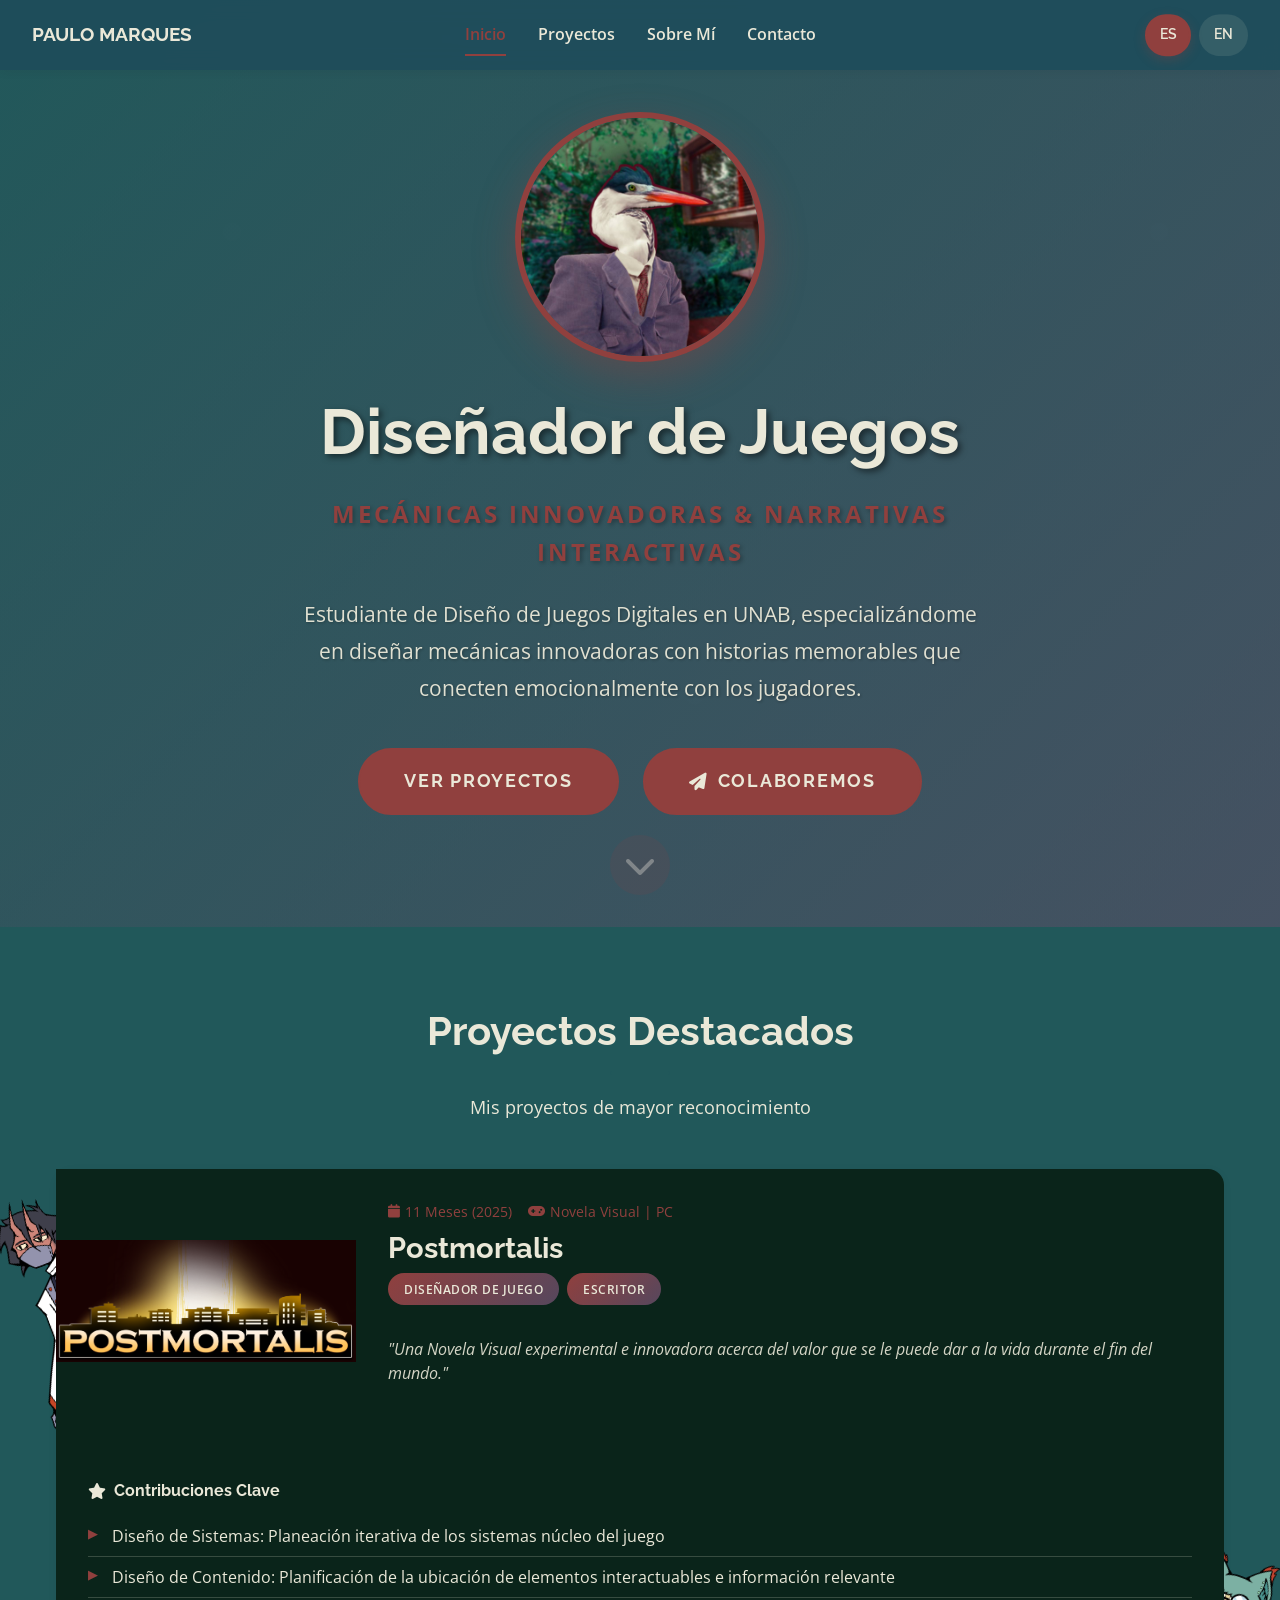
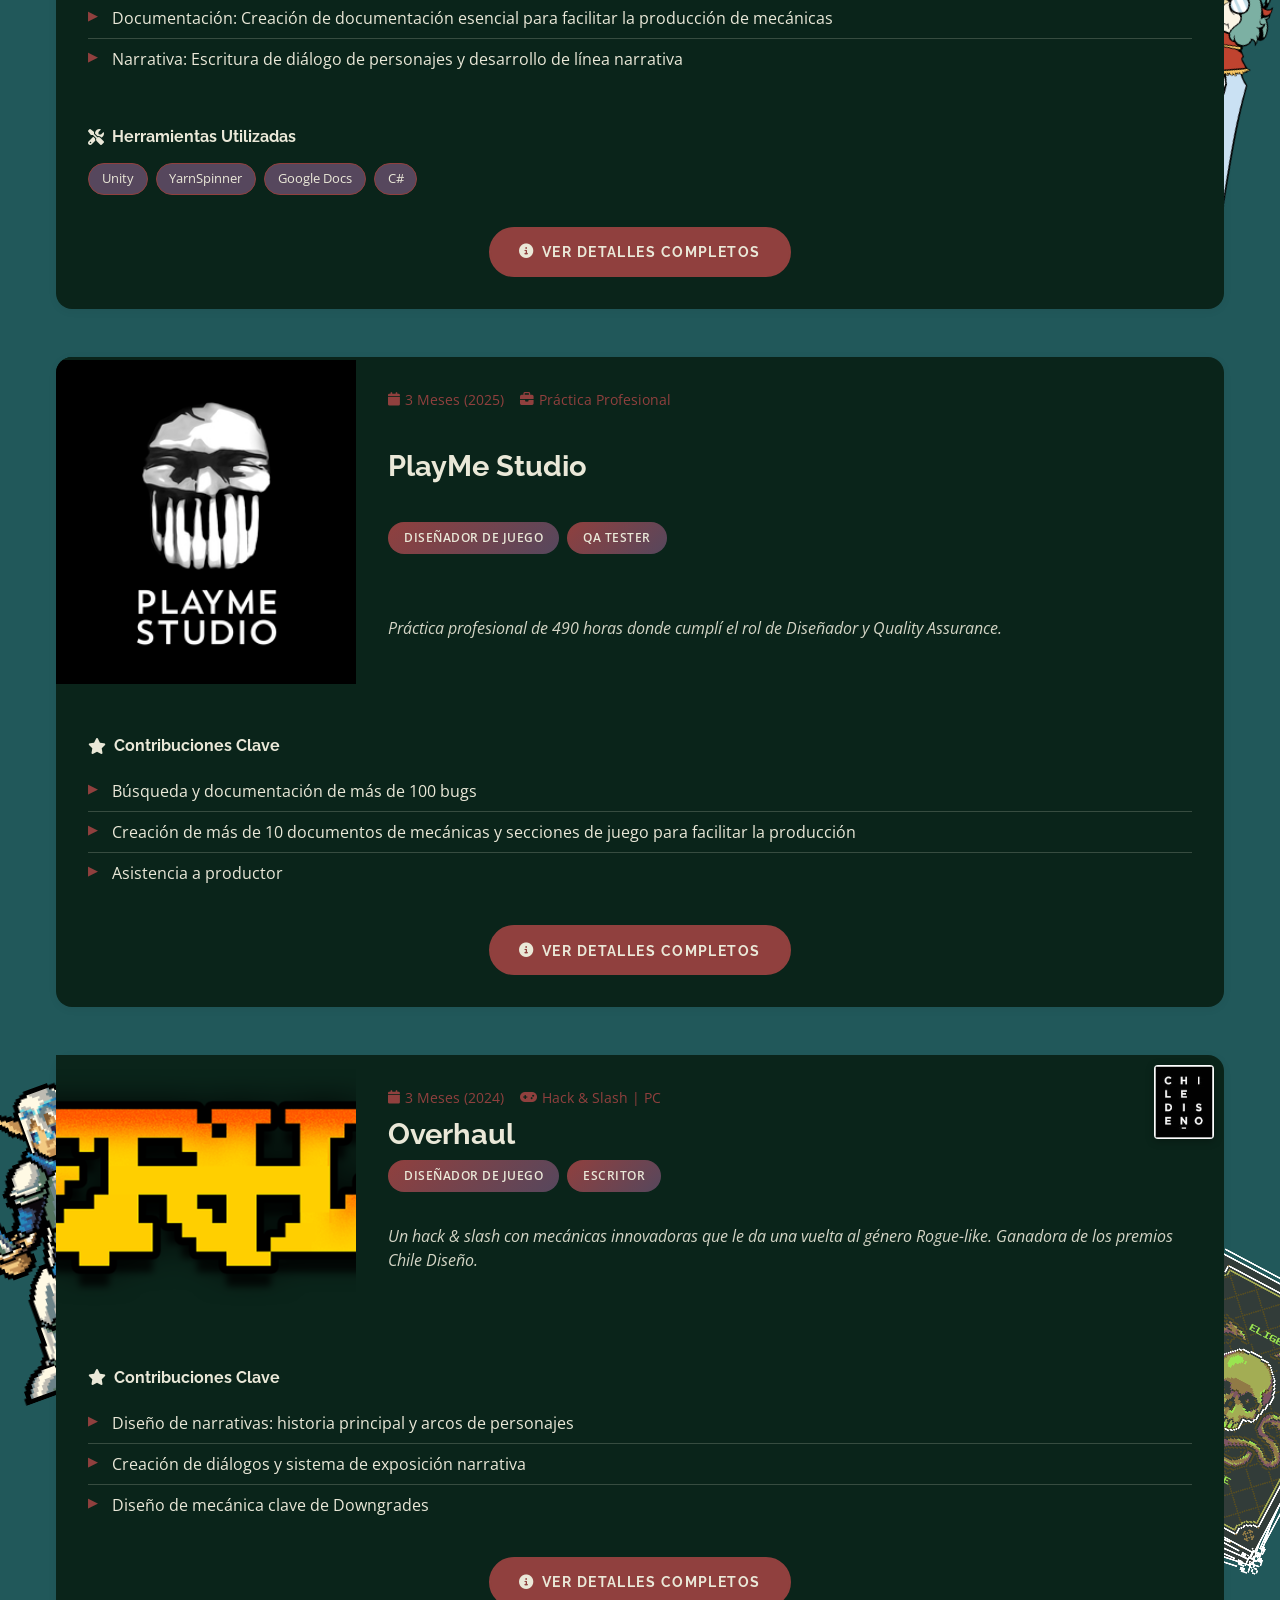
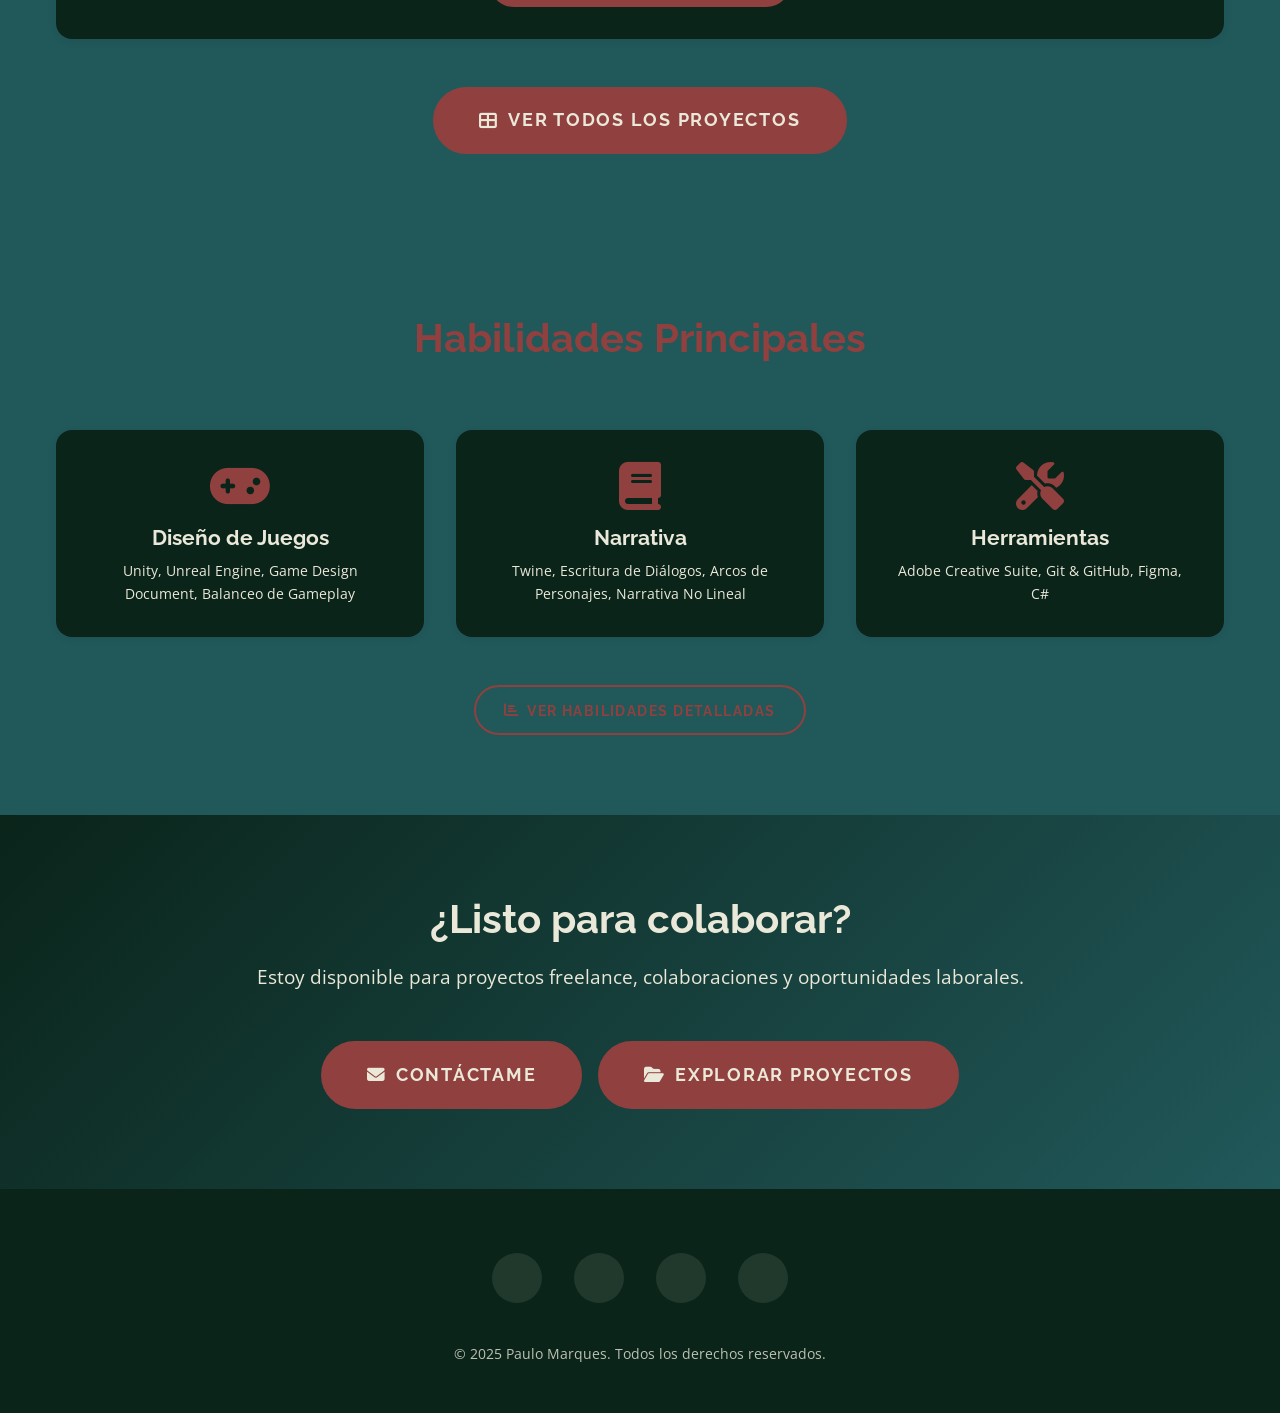
==== commit 41d725a0: "Nuevos cambios de texto" ====
--- a/index.html
+++ b/index.html
@@ -161,7 +161,7 @@
               <div class="project-meta">
                 <span class="project-date">
                   <i class="fas fa-calendar" aria-hidden="true"></i> 
-                  <time datetime="2025-02">11 Meses 2025</time>
+                  <time datetime="2025-02">11 Meses (2025)</time>
                 </span>
                 <span class="project-genre">
                   <i class="fas fa-gamepad" aria-hidden="true"></i> 
@@ -173,7 +173,7 @@
                 <span class="role-tag">Diseñador de Juego</span>
                 <span class="role-tag">Escritor</span>
               </div>
-              <p class="project-summary">Una Novela Visual innovadora sobre el valor que se le puede dar a la vida durante el fin del mundo.</p>
+              <p class="project-summary">"Una Novela Visual experimental e innovadora acerca del valor que se le puede dar a la vida durante el fin del mundo."</p>
             </div>
           </div>
 
@@ -182,9 +182,9 @@
               <h4><i class="fas fa-star" aria-hidden="true"></i> Contribuciones Clave</h4>
               <ul>
                 <li>Diseño de Sistemas: Planeación iterativa de los sistemas núcleo del juego</li>
-                <li>Diseño de Contenido: X</li>
+                <li>Diseño de Contenido: Planificación de la ubicación de elementos interactuables e información relevante</li>
                 <li>Documentación: Creación de documentación esencial para facilitar la producción de mecánicas</li>
-                <li>Narrativa: Escritura de personajes y desarrollo de línea narrativa</li>
+                <li>Narrativa: Escritura de diálogo de personajes y desarrollo de línea narrativa</li>
               </ul>
             </div>
 
@@ -241,8 +241,9 @@
             <div class="project-description">
               <h4><i class="fas fa-star" aria-hidden="true"></i> Contribuciones Clave</h4>
               <ul>
-                <li>Búsqueda y documentación de +100 bugs encontrados y documentados</li>
-                <li>Creación de +10 documentos de mecánicas y secciones de juego para facilitar la producción</li>
+                <li>Búsqueda y documentación de más de 100 bugs</li>
+                <li>Creación de más de 10 documentos de mecánicas y secciones de juego para facilitar la producción</li>
+                <li>Asistencia a productor</li>
               </ul>
             </div>
 
@@ -295,7 +296,7 @@
               <div class="project-meta">
                 <span class="project-date">
                   <i class="fas fa-calendar" aria-hidden="true"></i> 
-                  <time datetime="2024-02">Feb-Jun 2024</time>
+                  <time datetime="2024-02">3 Meses (2024)</time>
                 </span>
                 <span class="project-genre">
                   <i class="fas fa-gamepad" aria-hidden="true"></i> 
@@ -307,7 +308,7 @@
                 <span class="role-tag">Diseñador de Juego</span>
                 <span class="role-tag">Escritor</span>
               </div>
-              <p class="project-summary">Un hack & slash innovador que combina narrativa profunda con mecánicas de combate modulares.</p>
+              <p class="project-summary">Un hack & slash con mecánicas innovadoras que le da una vuelta al género Rogue-like. Ganadora de los premios Chile Diseño.</p>
             </div>
           </div>
 
--- a/assets/css/main.css
+++ b/assets/css/main.css
@@ -145,8 +145,8 @@
 }
 
 .wrapper.style1 {
-  background: var(--light-bg);
-  color: var(--text-dark);
+  background: var(--primary-color);
+  color: var(--text-light);
 }
 
 .wrapper.style2 {
@@ -329,13 +329,13 @@
 }
 
 .lang-btn {
-  background: rgba(219, 233, 209, 0.1);
-  border: 2px solid rgba(219, 233, 209, 0.3);
+  background: rgba(33, 88, 90, 0.2);
+  border: 2px solid rgba(144, 64, 62, 0.4);
   color: var(--text-color);
-  padding: 0.4rem 0.8rem;
-  border-radius: 4px;
+  padding: 0.5rem 1rem;
+  border-radius: 8px;
   font-weight: 600;
-  font-size: 0.85rem;
+  font-size: 0.9rem;
   cursor: pointer;
   transition: all var(--transition);
   text-decoration: none;
@@ -343,16 +343,18 @@
 }
 
 .lang-btn:hover {
-  background: rgba(219, 233, 209, 0.2);
+  background: rgba(33, 88, 90, 0.3);
   border-color: var(--accent-color);
   color: var(--accent-color);
   transform: translateY(-2px);
+  box-shadow: 0 4px 12px rgba(144, 64, 62, 0.2);
 }
 
 .lang-btn.active {
   background: var(--accent-color);
   border-color: var(--accent-color);
-  color: var(--dark-bg);
+  color: var(--text-light);
+  box-shadow: 0 4px 12px rgba(144, 64, 62, 0.3);
 }
 
 /* ==============================
@@ -2490,4 +2492,372 @@
     width: 150px;
     height: 150px;
   }
+}
+
+/* ==============================
+   ABOUT PAGE - MODERN REDESIGN
+============================== */
+
+/* Profile Hero Section */
+.profile-hero {
+  margin-bottom: 4rem;
+}
+
+.profile-card-main {
+  display: flex;
+  align-items: center;
+  gap: 3rem;
+  background: var(--light-bg);
+  border: 2px solid rgba(144, 64, 62, 0.3);
+  border-radius: 1.5rem;
+  padding: 3rem;
+  margin-bottom: 2rem;
+}
+
+.profile-image-container {
+  flex-shrink: 0;
+}
+
+.profile-pic-large {
+  width: 200px;
+  height: 200px;
+  border-radius: 50%;
+  object-fit: cover;
+  border: 4px solid var(--accent-color);
+  box-shadow: 0 10px 30px rgba(0, 0, 0, 0.3);
+}
+
+.profile-info-main {
+  flex: 1;
+}
+
+.profile-info-main h2 {
+  font-size: 2.5rem;
+  margin-bottom: 0.5rem;
+  color: var(--accent-color);
+}
+
+.profile-role {
+  font-size: 1.3rem;
+  color: var(--text-dark);
+  margin-bottom: 1.5rem;
+  font-weight: 300;
+}
+
+.profile-meta {
+  display: flex;
+  gap: 2rem;
+  margin-bottom: 1.5rem;
+  flex-wrap: wrap;
+}
+
+.meta-item {
+  display: flex;
+  align-items: center;
+  gap: 0.5rem;
+  color: var(--text-dark);
+}
+
+.meta-item i {
+  color: var(--accent-color);
+  font-size: 1.1rem;
+}
+
+.profile-stats-inline {
+  display: flex;
+  gap: 2rem;
+  margin-top: 2rem;
+  padding-top: 1.5rem;
+  border-top: 1px solid rgba(144, 64, 62, 0.3);
+}
+
+.stat-inline {
+  display: flex;
+  flex-direction: column;
+  align-items: center;
+}
+
+.stat-inline strong {
+  font-size: 1.8rem;
+  color: var(--accent-color);
+  margin-bottom: 0.3rem;
+}
+
+.stat-inline span {
+  font-size: 0.9rem;
+  color: var(--text-dark);
+  text-transform: uppercase;
+  letter-spacing: 1px;
+}
+
+.profile-description {
+  background: var(--light-bg);
+  padding: 2rem;
+  border-radius: 1rem;
+  border-left: 4px solid var(--accent-color);
+}
+
+.profile-description p {
+  font-size: 1.1rem;
+  line-height: 1.8;
+  color: var(--text-dark);
+  margin: 0;
+}
+
+/* Philosophy Section */
+.philosophy-section {
+  margin-top: 4rem;
+}
+
+.philosophy-section h3 {
+  font-size: 2rem;
+  margin-bottom: 2rem;
+  color: var(--accent-color);
+  display: flex;
+  align-items: center;
+  gap: 1rem;
+}
+
+.philosophy-section h3 i {
+  font-size: 1.5rem;
+}
+
+.philosophy-cards {
+  display: grid;
+  grid-template-columns: repeat(auto-fit, minmax(280px, 1fr));
+  gap: 2rem;
+}
+
+.philosophy-card {
+  background: var(--light-bg);
+  border: 2px solid rgba(144, 64, 62, 0.2);
+  border-radius: 1rem;
+  padding: 2rem;
+  text-align: center;
+  transition: all var(--transition);
+}
+
+.philosophy-card:hover {
+  transform: translateY(-5px);
+  border-color: var(--accent-color);
+  box-shadow: 0 10px 30px rgba(144, 64, 62, 0.2);
+}
+
+.philosophy-icon {
+  width: 80px;
+  height: 80px;
+  margin: 0 auto 1.5rem;
+  display: flex;
+  align-items: center;
+  justify-content: center;
+  background: linear-gradient(135deg, var(--accent-color), var(--primary-color));
+  border-radius: 50%;
+  font-size: 2rem;
+  color: var(--text-light);
+}
+
+.philosophy-card h4 {
+  font-size: 1.3rem;
+  margin-bottom: 1rem;
+  color: var(--accent-color);
+}
+
+.philosophy-card p {
+  font-size: 1rem;
+  line-height: 1.6;
+  color: var(--text-dark);
+  margin: 0;
+}
+
+/* Skills Modern Grid */
+.skills-modern-grid {
+  display: grid;
+  grid-template-columns: repeat(auto-fit, minmax(300px, 1fr));
+  gap: 2rem;
+}
+
+.skill-category-modern {
+  background: var(--light-bg);
+  border: 2px solid rgba(144, 64, 62, 0.3);
+  border-radius: 1rem;
+  padding: 2rem;
+  transition: all var(--transition);
+}
+
+.skill-category-modern:hover {
+  border-color: var(--accent-color);
+  box-shadow: 0 10px 30px rgba(144, 64, 62, 0.2);
+}
+
+.skill-header {
+  display: flex;
+  align-items: center;
+  gap: 1rem;
+  margin-bottom: 1.5rem;
+  padding-bottom: 1rem;
+  border-bottom: 2px solid rgba(144, 64, 62, 0.3);
+}
+
+.skill-header i {
+  font-size: 2rem;
+  color: var(--accent-color);
+}
+
+.skill-header h3 {
+  font-size: 1.5rem;
+  margin: 0;
+  color: var(--accent-color);
+}
+
+.skill-list {
+  display: flex;
+  flex-wrap: wrap;
+  gap: 0.8rem;
+}
+
+.skill-tag {
+  background: rgba(144, 64, 62, 0.2);
+  color: var(--text-dark);
+  padding: 0.6rem 1rem;
+  border-radius: 0.5rem;
+  font-size: 0.95rem;
+  border: 1px solid rgba(144, 64, 62, 0.3);
+  transition: all var(--transition);
+  display: inline-flex;
+  align-items: center;
+  gap: 0.3rem;
+}
+
+.skill-tag:hover {
+  background: rgba(144, 64, 62, 0.4);
+  border-color: var(--accent-color);
+  transform: translateY(-2px);
+}
+
+.skill-tag small {
+  opacity: 0.7;
+  font-size: 0.85em;
+}
+
+/* Testimonials Modern */
+.testimonials-modern {
+  display: grid;
+  grid-template-columns: repeat(auto-fit, minmax(300px, 1fr));
+  gap: 2rem;
+}
+
+.testimonial-modern {
+  background: var(--light-bg);
+  border: 2px solid rgba(144, 64, 62, 0.3);
+  border-radius: 1rem;
+  padding: 2rem;
+  position: relative;
+  transition: all var(--transition);
+}
+
+.testimonial-modern:hover {
+  transform: translateY(-5px);
+  border-color: var(--accent-color);
+  box-shadow: 0 10px 30px rgba(144, 64, 62, 0.2);
+}
+
+.quote-icon {
+  position: absolute;
+  top: -15px;
+  left: 30px;
+  width: 50px;
+  height: 50px;
+  background: var(--accent-color);
+  border-radius: 50%;
+  display: flex;
+  align-items: center;
+  justify-content: center;
+  color: var(--text-light);
+  font-size: 1.5rem;
+}
+
+.testimonial-modern blockquote {
+  margin: 2rem 0 1.5rem;
+  font-size: 1.05rem;
+  line-height: 1.7;
+  color: var(--text-dark);
+  font-style: italic;
+  border: none;
+  padding: 0;
+}
+
+.testimonial-modern .testimonial-author {
+  display: flex;
+  flex-direction: column;
+  gap: 0.3rem;
+  padding-top: 1rem;
+  border-top: 1px solid rgba(144, 64, 62, 0.3);
+}
+
+.testimonial-modern .testimonial-author strong {
+  color: var(--accent-color);
+  font-size: 1.1rem;
+}
+
+.testimonial-modern .testimonial-author span {
+  color: var(--text-dark);
+  font-size: 0.9rem;
+}
+
+/* Responsive */
+@media (max-width: 900px) {
+  .profile-card-main {
+    flex-direction: column;
+    text-align: center;
+    gap: 2rem;
+    padding: 2rem;
+  }
+  
+  .profile-meta {
+    justify-content: center;
+  }
+  
+  .profile-stats-inline {
+    justify-content: center;
+  }
+  
+  .philosophy-cards {
+    grid-template-columns: 1fr;
+  }
+  
+  .skills-modern-grid {
+    grid-template-columns: 1fr;
+  }
+  
+  .testimonials-modern {
+    grid-template-columns: 1fr;
+  }
+}
+
+@media (max-width: 600px) {
+  .profile-pic-large {
+    width: 150px;
+    height: 150px;
+  }
+  
+  .profile-info-main h2 {
+    font-size: 2rem;
+  }
+  
+  .profile-role {
+    font-size: 1.1rem;
+  }
+  
+  .profile-stats-inline {
+    flex-direction: column;
+    gap: 1rem;
+  }
+  
+  .profile-card-main {
+    padding: 1.5rem;
+  }
+  
+  .profile-description {
+    padding: 1.5rem;
+  }
 }
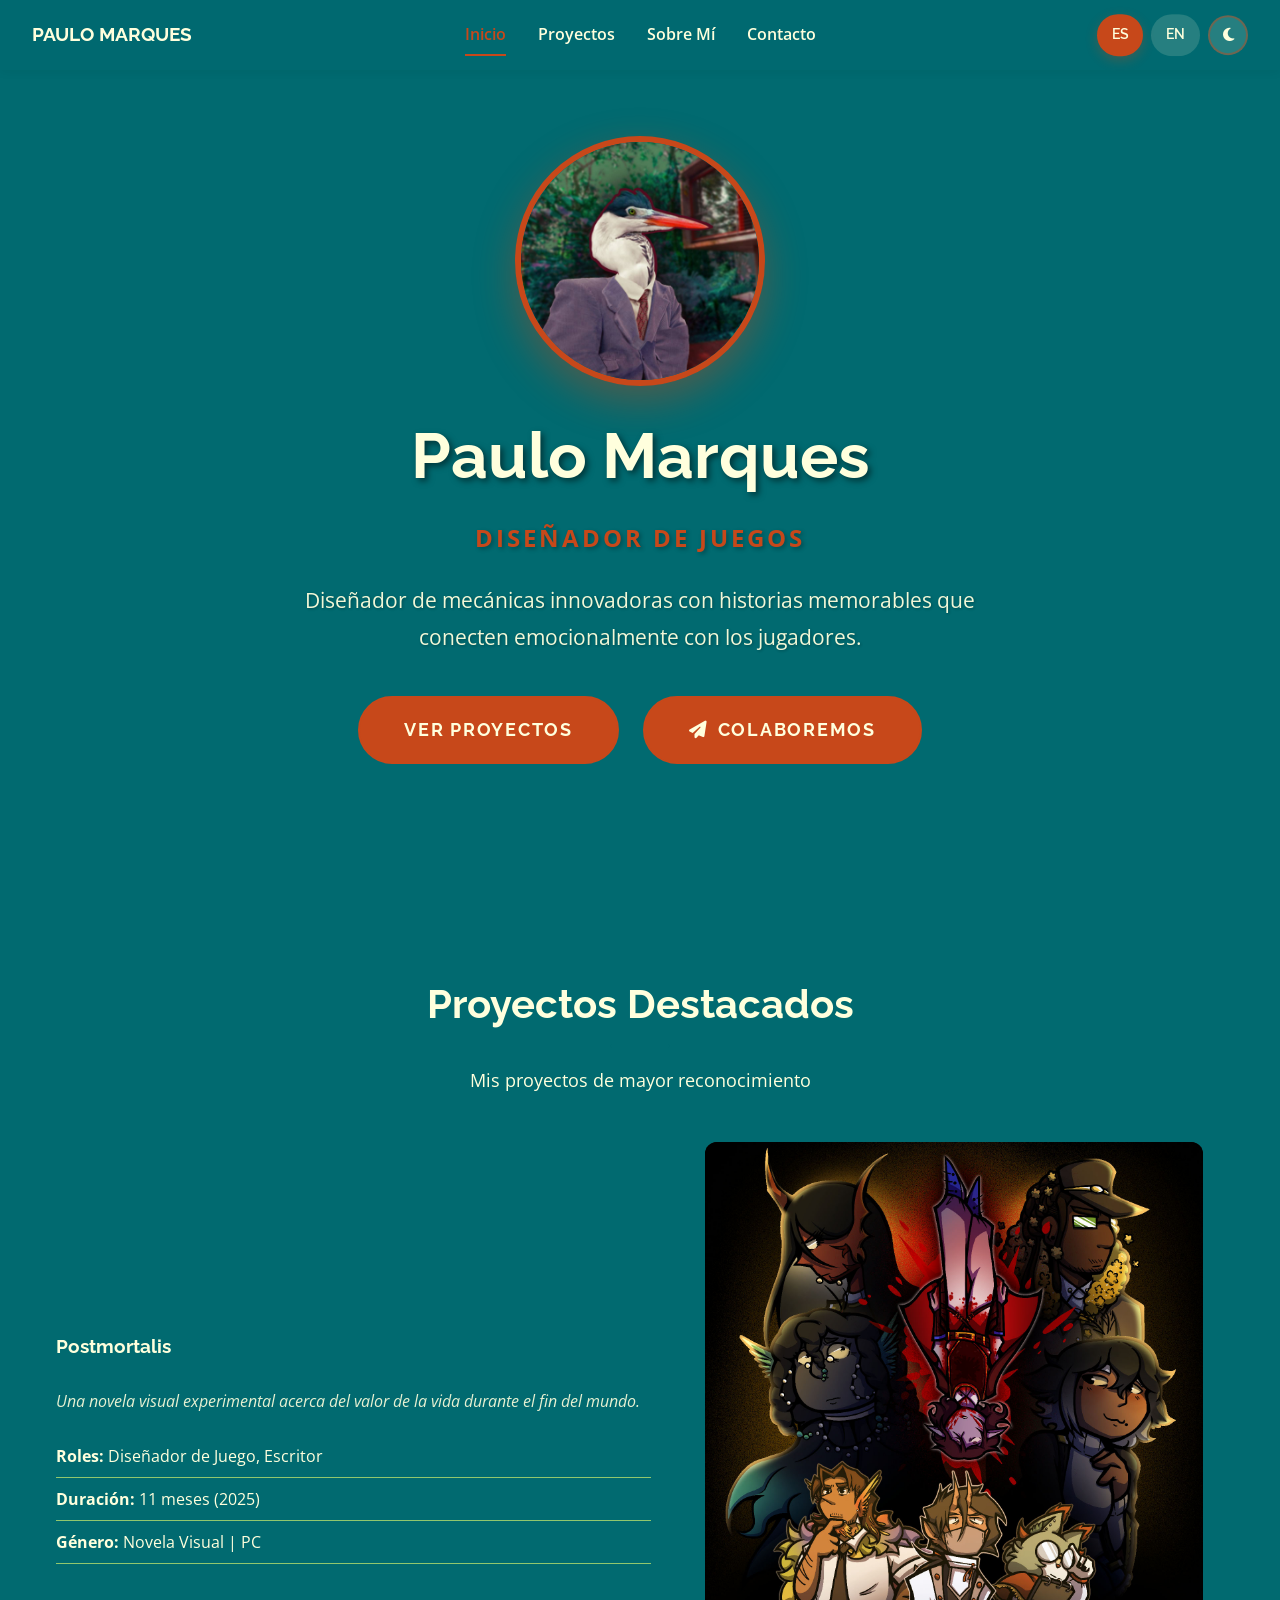
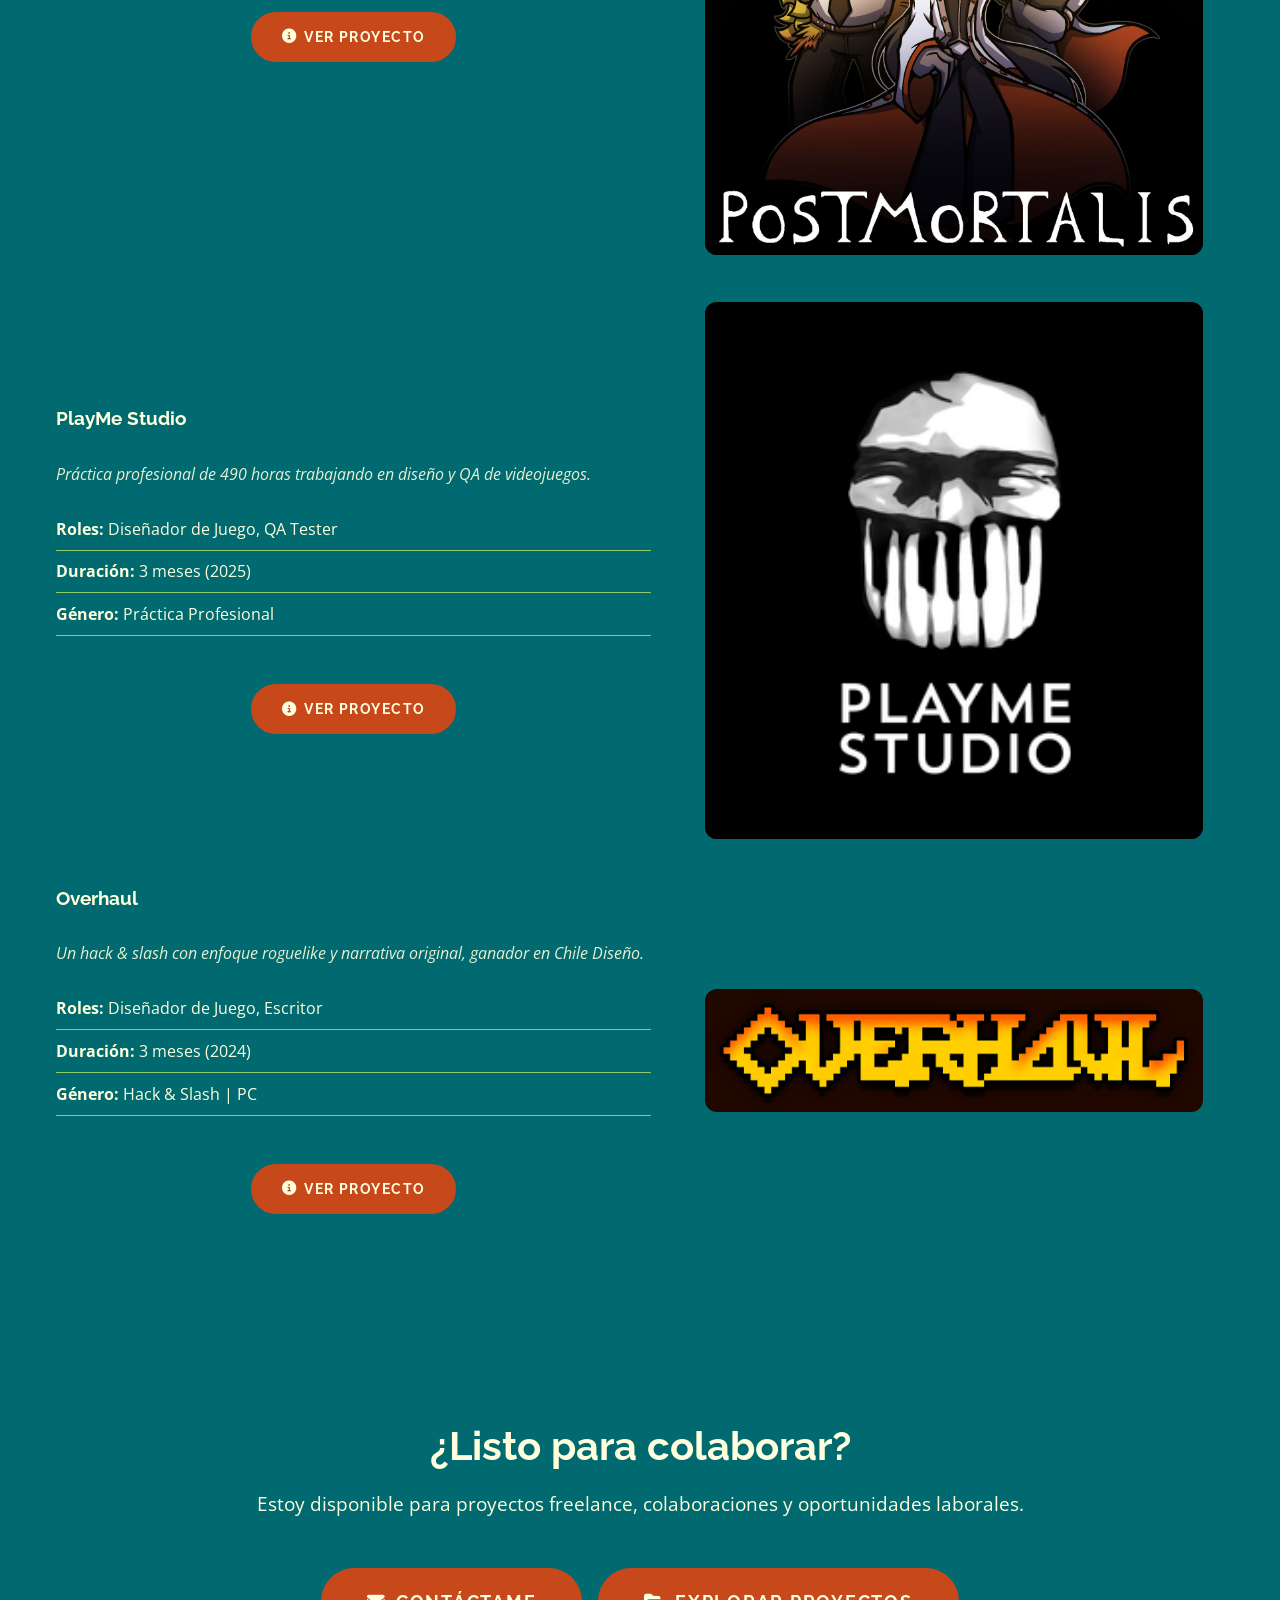
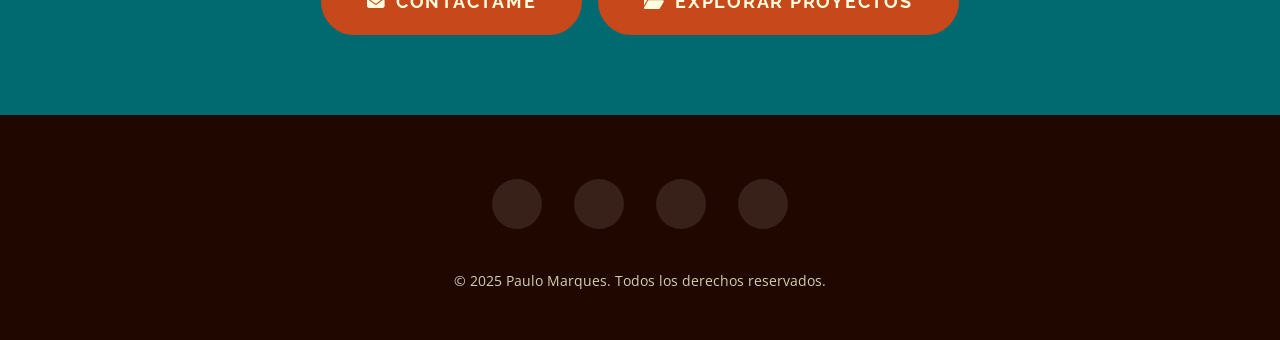
==== commit 25914a9b: "ültimos cambios olvidados" ====
--- a/index.html
+++ b/index.html
@@ -4,7 +4,7 @@
 <head>
   <meta charset="UTF-8">
   <meta name="viewport" content="width=device-width, initial-scale=1">
-  <title>Paulo Marques | Diseñador de Juegos & Narrativas</title>
+  <title>Paulo Marques | Diseñador de Juegos</title>
   <meta name="description"
     content="Portafolio profesional de Paulo Marques, diseñador de juegos especializado en narrativas interactivas y mecánicas innovadoras">
   <meta name="keywords"
@@ -15,9 +15,9 @@
   <!-- Open Graph / Facebook -->
   <meta property="og:type" content="website">
   <meta property="og:url" content="https://tu-usuario.github.io/tu-repositorio">
-  <meta property="og:title" content="Paulo Marques | Diseñador de Juegos & Narrativas">
+  <meta property="og:title" content="Paulo Marques | Diseñador de Juegos">
   <meta property="og:description"
-    content="Portafolio profesional de Paulo Marques, diseñador de juegos especializado en narrativas interactivas">
+    content="Portafolio profesional de Paulo Marques, diseñador de juegos especializado en narrativas interactivas y mecánicas innovadoras">
   <meta property="og:image" content="https://tu-usuario.github.io/tu-repositorio/images/preview.jpg">
 
   <!-- Twitter -->
@@ -69,10 +69,16 @@
         <a href="about.html#contacto">Contacto</a>
       </nav>
       
-      <!-- Language Switcher -->
-      <div class="language-switcher">
-        <a href="index.html" class="lang-btn active" aria-label="Español">ES</a>
-        <a href="en-index.html" class="lang-btn" aria-label="English">EN</a>
+      <!-- Header Controls -->
+      <div class="header-controls">
+        <div class="language-switcher">
+          <a href="index.html" class="lang-btn active" aria-label="Español">ES</a>
+          <a href="en-index.html" class="lang-btn" aria-label="English">EN</a>
+        </div>
+        <button class="theme-toggle" type="button" data-label-light="Cambiar a modo oscuro"
+          data-label-dark="Cambiar a modo claro" aria-label="Cambiar tema" title="Cambiar tema">
+          <i class="fas fa-moon" aria-hidden="true"></i>
+        </button>
       </div>
       
       <!-- Botón hamburguesa para móvil -->
@@ -110,9 +116,9 @@
                  onerror="this.src='https://via.placeholder.com/250x250/1F4D5B/DBE9D1?text=PM'">
           </div>
           
-          <h2 class="fade-in">Diseñador de Juegos</h2>
-          <p class="subtitle fade-in">Mecánicas Innovadoras & Narrativas Interactivas</p>
-          <p class="description fade-in">Estudiante de Diseño de Juegos Digitales en UNAB, especializándome en diseñar mecánicas
+          <h2 class="fade-in">Paulo Marques</h2>
+          <p class="subtitle fade-in">Diseñador de Juegos</p>
+          <p class="description fade-in">Diseñador de mecánicas
             innovadoras con historias memorables que conecten emocionalmente con los jugadores.</p>
 
           <div class="hero-actions fade-in">
@@ -138,235 +144,82 @@
         <p class="section-subtitle slide-up">Mis proyectos de mayor reconocimiento</p>
 
         <!-- Postmortalis -->
-        <article class="project-card slide-up postmortalis-card">
-          <!-- Imágenes apiladas detrás de toda la tarjeta -->
-          <img src="images/ilian.png"
-               alt="" 
-               class="stacked-image stacked-left" 
-               loading="lazy">
-          <img src="images/pita.png"
-               alt="" 
-               class="stacked-image stacked-right" 
-               loading="lazy">
-          
-          <div class="project-header">
-            <div class="project-media">
-              <img src="images/título-postmortalis.PNG"
-                   alt="Postmortalis - Juego Novela Visual" 
-                   class="project-thumb" 
-                   loading="lazy"
-                   onerror="this.src='https://via.placeholder.com/300x200/1F4D5B/DBE9D1?text=Postmortalis'">
-            </div>
-            <div class="project-basic-info">
-              <div class="project-meta">
-                <span class="project-date">
-                  <i class="fas fa-calendar" aria-hidden="true"></i> 
-                  <time datetime="2025-02">11 Meses (2025)</time>
-                </span>
-                <span class="project-genre">
-                  <i class="fas fa-gamepad" aria-hidden="true"></i> 
-                  Novela Visual | PC
-                </span>
-              </div>
-              <h3>Postmortalis</h3>
-              <div class="project-roles">
-                <span class="role-tag">Diseñador de Juego</span>
-                <span class="role-tag">Escritor</span>
-              </div>
-              <p class="project-summary">"Una Novela Visual experimental e innovadora acerca del valor que se le puede dar a la vida durante el fin del mundo."</p>
-            </div>
-          </div>
-
-          <div class="project-content">
-            <div class="project-description">
-              <h4><i class="fas fa-star" aria-hidden="true"></i> Contribuciones Clave</h4>
-              <ul>
-                <li>Diseño de Sistemas: Planeación iterativa de los sistemas núcleo del juego</li>
-                <li>Diseño de Contenido: Planificación de la ubicación de elementos interactuables e información relevante</li>
-                <li>Documentación: Creación de documentación esencial para facilitar la producción de mecánicas</li>
-                <li>Narrativa: Escritura de diálogo de personajes y desarrollo de línea narrativa</li>
-              </ul>
-            </div>
-
-            <div class="project-tools">
-              <h4><i class="fas fa-tools" aria-hidden="true"></i> Herramientas Utilizadas</h4>
-              <div class="tool-tags">
-                <span class="tool-tag">Unity</span>
-                <span class="tool-tag">YarnSpinner</span>
-                <span class="tool-tag">Google Docs</span>
-                <span class="tool-tag">C#</span>
-              </div>
-            </div>
-
+        <article class="project-card slide-up project-featured">
+          <div class="project-featured-info">
+            <h3>Postmortalis</h3>
+            <p class="project-summary">Una novela visual experimental acerca del valor de la vida durante el fin del mundo.</p>
+            <ul class="project-featured-meta">
+              <li><strong>Roles:</strong> Diseñador de Juego, Escritor</li>
+              <li><strong>Duración:</strong> 11 meses (2025)</li>
+              <li><strong>Género:</strong> Novela Visual | PC</li>
+            </ul>
             <div class="project-actions">
               <a href="proyectos.html#postmortalis" class="button primary with-icon">
-                <i class="fas fa-info-circle" aria-hidden="true"></i> 
-                Ver Detalles Completos
+                <i class="fas fa-info-circle" aria-hidden="true"></i>
+                Ver proyecto
               </a>
             </div>
           </div>
+          <div class="project-featured-image">
+            <img src="images/portada-postmortalis.jpg"
+                 alt="Imagen de título de Postmortalis"
+                 class="project-thumb"
+                 loading="lazy"
+                 onerror="this.src='https://via.placeholder.com/600x340/1F4D5B/DBE9D1?text=Postmortalis'">
+          </div>
         </article>
 
         <!-- PlayMe Studio -->
-        <article class="project-card slide-up playme-card">
-          <div class="project-header">
-            <div class="project-media playme-media">
-              <img src="images/playme.jpeg"
-                   alt="PlayMe Studio - Práctica Profesional" 
-                   class="project-thumb" 
-                   loading="lazy"
-                   onerror="this.src='https://via.placeholder.com/300x200/1F4D5B/DBE9D1?text=PlayMe+Studio'">
-            </div>
-            <div class="project-basic-info">
-              <div class="project-meta">
-                <span class="project-date">
-                  <i class="fas fa-calendar" aria-hidden="true"></i> 
-                  <time datetime="2025">3 Meses (2025)</time>
-                </span>
-                <span class="project-genre">
-                  <i class="fas fa-briefcase" aria-hidden="true"></i> 
-                  Práctica Profesional
-                </span>
-              </div>
-              <h3>PlayMe Studio</h3>
-              <div class="project-roles">
-                <span class="role-tag">Diseñador de Juego</span>
-                <span class="role-tag">QA Tester</span>
-              </div>
-              <p class="project-summary">Práctica profesional de 490 horas donde cumplí el rol de Diseñador y Quality Assurance.</p>
-            </div>
-          </div>
-
-          <div class="project-content">
-            <div class="project-description">
-              <h4><i class="fas fa-star" aria-hidden="true"></i> Contribuciones Clave</h4>
-              <ul>
-                <li>Búsqueda y documentación de más de 100 bugs</li>
-                <li>Creación de más de 10 documentos de mecánicas y secciones de juego para facilitar la producción</li>
-                <li>Asistencia a productor</li>
-              </ul>
-            </div>
-
+        <article class="project-card slide-up project-featured">
+          <div class="project-featured-info">
+            <h3>PlayMe Studio</h3>
+            <p class="project-summary">Práctica profesional de 490 horas trabajando en diseño y QA de videojuegos.</p>
+            <ul class="project-featured-meta">
+              <li><strong>Roles:</strong> Diseñador de Juego, QA Tester</li>
+              <li><strong>Duración:</strong> 3 meses (2025)</li>
+              <li><strong>Género:</strong> Práctica Profesional</li>
+            </ul>
             <div class="project-actions">
               <a href="proyectos.html#playme-studio" class="button primary with-icon">
-                <i class="fas fa-info-circle" aria-hidden="true"></i> 
-                Ver Detalles Completos
+                <i class="fas fa-info-circle" aria-hidden="true"></i>
+                Ver proyecto
               </a>
             </div>
           </div>
+          <div class="project-featured-image">
+            <img src="images/playme.jpeg"
+                 alt="Imagen de título de PlayMe Studio"
+                 class="project-thumb"
+                 loading="lazy"
+                 onerror="this.src='https://via.placeholder.com/600x340/1F4D5B/DBE9D1?text=PlayMe+Studio'">
+          </div>
         </article>
 
         <!-- Overhaul -->
-        <article class="project-card slide-up overhaul-card">
-          <!-- Imagen de elfo apilada detrás (estilo similar a pita/ilian) -->
-          <img src="images/elfo.png"
-               alt="" 
-               class="stacked-image overhaul-elfo" 
-               loading="lazy">
-          
-          <!-- Tres imágenes de downgrade apiladas como baraja -->
-          <img src="images/downgrade.png"
-               alt="" 
-               class="stacked-image overhaul-downgrade downgrade-1" 
-               loading="lazy">
-          <img src="images/downgrade.png"
-               alt="" 
-               class="stacked-image overhaul-downgrade downgrade-2" 
-               loading="lazy">
-          <img src="images/downgrade.png"
-               alt="" 
-               class="stacked-image overhaul-downgrade downgrade-3" 
-               loading="lazy">
-          
-          <!-- Imagen de chile-diseño en esquina superior derecha del proyecto -->
-          <img src="images/chile-diseño.png"
-               alt="Chile Diseña" 
-               class="corner-badge-overhaul"
-               loading="lazy">
-          
-          <div class="project-header">
-            <div class="project-media">
-              <img src="images/título-overhaul.jpg"
-                   alt="Overhaul - Juego hack and slash" 
-                   class="project-thumb" 
-                   loading="lazy"
-                   onerror="this.src='https://via.placeholder.com/300x200/1F4D5B/DBE9D1?text=Overhaul'">
-            </div>
-            <div class="project-basic-info">
-              <div class="project-meta">
-                <span class="project-date">
-                  <i class="fas fa-calendar" aria-hidden="true"></i> 
-                  <time datetime="2024-02">3 Meses (2024)</time>
-                </span>
-                <span class="project-genre">
-                  <i class="fas fa-gamepad" aria-hidden="true"></i> 
-                  Hack & Slash | PC
-                </span>
-              </div>
-              <h3>Overhaul</h3>
-              <div class="project-roles">
-                <span class="role-tag">Diseñador de Juego</span>
-                <span class="role-tag">Escritor</span>
-              </div>
-              <p class="project-summary">Un hack & slash con mecánicas innovadoras que le da una vuelta al género Rogue-like. Ganadora de los premios Chile Diseño.</p>
-            </div>
-          </div>
-
-          <div class="project-content">
-            <div class="project-description">
-              <h4><i class="fas fa-star" aria-hidden="true"></i> Contribuciones Clave</h4>
-              <ul>
-                <li>Diseño de narrativas: historia principal y arcos de personajes</li>
-                <li>Creación de diálogos y sistema de exposición narrativa</li>
-                <li>Diseño de mecánica clave de Downgrades</li>
-              </ul>
-            </div>
-
+        <article class="project-card slide-up project-featured">
+          <div class="project-featured-info">
+            <h3>Overhaul</h3>
+            <p class="project-summary">Un hack & slash con enfoque roguelike y narrativa original, ganador en Chile Diseño.</p>
+            <ul class="project-featured-meta">
+              <li><strong>Roles:</strong> Diseñador de Juego, Escritor</li>
+              <li><strong>Duración:</strong> 3 meses (2024)</li>
+              <li><strong>Género:</strong> Hack & Slash | PC</li>
+            </ul>
             <div class="project-actions">
               <a href="proyectos.html#overhaul" class="button primary with-icon">
-                <i class="fas fa-info-circle" aria-hidden="true"></i> 
-                Ver Detalles Completos
+                <i class="fas fa-info-circle" aria-hidden="true"></i>
+                Ver proyecto
               </a>
             </div>
           </div>
+          <div class="project-featured-image">
+            <img src="images/título-overhaul.jpg"
+                 alt="Imagen de título de Overhaul"
+                 class="project-thumb"
+                 loading="lazy"
+                 onerror="this.src='https://via.placeholder.com/600x340/1F4D5B/DBE9D1?text=Overhaul'">
+          </div>
         </article>
-
-        <div class="center-actions slide-up">
-          <a href="proyectos.html" class="button large primary with-icon">
-            <i class="fas fa-th-large"></i>
-            Ver Todos los Proyectos
-          </a>
-        </div>
-      </div>
-    </section>
-
-    <!-- Habilidades (Resumen) -->
-    <section id="habilidades" class="wrapper style1">
-      <div class="inner">
-        <h2 class="major slide-up">Habilidades Principales</h2>
-        <div class="skills-preview">
-          <div class="skill-highlight slide-left">
-            <i class="fas fa-gamepad"></i>
-            <h3>Diseño de Juegos</h3>
-            <p>Unity, Unreal Engine, Game Design Document, Balanceo de Gameplay</p>
-          </div>
-          <div class="skill-highlight slide-up">
-            <i class="fas fa-book"></i>
-            <h3>Narrativa</h3>
-            <p>Twine, Escritura de Diálogos, Arcos de Personajes, Narrativa No Lineal</p>
-          </div>
-          <div class="skill-highlight slide-right">
-            <i class="fas fa-tools"></i>
-            <h3>Herramientas</h3>
-            <p>Adobe Creative Suite, Git & GitHub, Figma, C#</p>
-          </div>
-        </div>
-        <div class="center-actions slide-up">
-          <a href="about.html#habilidades" class="button with-icon">
-            <i class="fas fa-chart-bar"></i>
-            Ver Habilidades Detalladas
-          </a>
-        </div>
       </div>
     </section>
 
--- a/assets/css/main.css
+++ b/assets/css/main.css
@@ -3,22 +3,31 @@
 ============================== */
 :root {
   /* Paleta de colores */
-  --primary-color: #21585A;
-  --secondary-color: #56475D;
-  --accent-color: #90403E;
-  --dark-bg: #0A241A;
-  --light-bg: #EAE8D8;
+  --primary-color: #016A70;
+  --secondary-color: #91C76D;
+  --accent-color: #C7481A;
+  --dark-bg: #200801;
+  --light-bg: #FFFFDD;
   
   /* Textos */
-  --text-color: #EAE8D8;
-  --text-dark: #0A241A;
-  --text-light: #EAE8D8;
-  --heading-color: #90403E;
+  --text-color: #FFFFDD;
+  --text-dark: #200801;
+  --text-light: #FFFFDD;
+  --heading-color: #C7481A;
+  --text-muted: #200801;
   
   /* Estados */
-  --error-color: #90403E;
-  --success-color: #21585A;
-  --warning-color: #56475D;
+  --error-color: #C7481A;
+  --success-color: #016A70;
+  --warning-color: #91C76D;
+
+  /* UI */
+  --header-bg: rgba(1, 106, 112, 0.95);
+  --header-bg-scrolled: rgba(1, 106, 112, 0.98);
+  --menu-bg: rgba(1, 106, 112, 0.98);
+  --lang-bg: rgba(255, 255, 221, 0.15);
+  --lang-bg-hover: rgba(255, 255, 221, 0.25);
+  --lang-border: rgba(199, 72, 26, 0.45);
   
   /* Sombras */
   --shadow-light: 0 2px 10px rgba(0, 0, 0, 0.05);
@@ -45,6 +54,31 @@
   --z-modal: 1001;
 }
 
+body[data-theme="dark"] {
+  --primary-color: #016A70;
+  --secondary-color: #91C76D;
+  --accent-color: #C7481A;
+  --dark-bg: #200801;
+  --light-bg: #200801;
+
+  --text-color: #FFFFDD;
+  --text-dark: #FFFFDD;
+  --text-light: #FFFFDD;
+  --heading-color: #91C76D;
+  --text-muted: #E4D7B2;
+
+  --error-color: #C7481A;
+  --success-color: #91C76D;
+  --warning-color: #016A70;
+
+  --header-bg: rgba(18, 4, 0, 0.95);
+  --header-bg-scrolled: rgba(18, 4, 0, 0.98);
+  --menu-bg: rgba(18, 4, 0, 0.98);
+  --lang-bg: rgba(255, 255, 221, 0.12);
+  --lang-bg-hover: rgba(255, 255, 221, 0.2);
+  --lang-border: rgba(145, 199, 109, 0.45);
+}
+
 @media (prefers-reduced-motion: reduce) {
   :root {
     --transition: none;
@@ -121,7 +155,7 @@
 
 .section-subtitle {
   text-align: center;
-  color: #666;
+  color: var(--text-muted);
   font-size: 1.1rem;
   margin-bottom: var(--spacing-lg);
 }
@@ -149,11 +183,20 @@
   color: var(--text-light);
 }
 
+.wrapper.style1 h2.major,
+.wrapper.style1 h3,
+.wrapper.style1 h4 {
+  color: var(--text-light);
+}
+
 .wrapper.style2 {
   background: var(--primary-color);
   color: var(--text-light);
 }
 
+.wrapper.style2 h2.major,
+.wrapper.style2 h3,
+.wrapper.style2 h4,
 .wrapper.style2 h2, 
 .wrapper.style2 p, 
 .wrapper.style2 .section-subtitle {
@@ -165,6 +208,9 @@
   color: var(--text-light);
 }
 
+.wrapper.style3 h2.major,
+.wrapper.style3 h3,
+.wrapper.style3 h4,
 .wrapper.style3 h2,
 .wrapper.style3 p,
 .wrapper.style3 .section-subtitle {
@@ -172,10 +218,13 @@
 }
 
 .wrapper.style4 {
-  background: linear-gradient(135deg, var(--dark-bg), var(--primary-color));
-  color: var(--text-light);
-}
-
+  background: #016A70;
+  color: var(--text-light);
+}
+
+.wrapper.style4 h2.major,
+.wrapper.style4 h3,
+.wrapper.style4 h4,
 .wrapper.style4 h2, 
 .wrapper.style4 p {
   color: var(--text-light);
@@ -195,7 +244,7 @@
   width: 100%;
   top: 0;
   left: 0;
-  background: rgba(31, 77, 91, 0.95);
+  background: var(--header-bg);
   backdrop-filter: blur(10px);
   -webkit-backdrop-filter: blur(10px);
   z-index: var(--z-header);
@@ -209,7 +258,7 @@
 }
 
 #header.scrolled {
-  background: rgba(31, 77, 91, 0.98);
+  background: var(--header-bg-scrolled);
   box-shadow: var(--shadow-medium);
 }
 
@@ -293,7 +342,7 @@
   top: 70px;
   left: 0;
   width: 100%;
-  background: rgba(31, 77, 91, 0.98);
+  background: var(--menu-bg);
   backdrop-filter: blur(10px);
   z-index: var(--z-mobile-menu);
   padding: 1rem 2rem;
@@ -307,7 +356,7 @@
   color: var(--text-color);
   font-weight: 600;
   padding: 0.5rem 0;
-  border-bottom: 1px solid rgba(219, 233, 209, 0.2);
+  border-bottom: 1px solid rgba(255, 255, 221, 0.2);
   transition: color var(--transition);
 }
 
@@ -317,20 +366,27 @@
   color: var(--accent-color);
 }
 
-/* Language Switcher */
-.language-switcher {
+/* Header Controls */
+.header-controls {
   position: absolute;
   right: 2rem;
   top: 50%;
   transform: translateY(-50%);
   display: flex;
+  align-items: center;
   gap: 0.5rem;
   z-index: 10;
 }
 
+/* Language Switcher */
+.language-switcher {
+  display: flex;
+  gap: 0.5rem;
+}
+
 .lang-btn {
-  background: rgba(33, 88, 90, 0.2);
-  border: 2px solid rgba(144, 64, 62, 0.4);
+  background: var(--lang-bg);
+  border: 2px solid var(--lang-border);
   color: var(--text-color);
   padding: 0.5rem 1rem;
   border-radius: 8px;
@@ -343,18 +399,45 @@
 }
 
 .lang-btn:hover {
-  background: rgba(33, 88, 90, 0.3);
+  background: var(--lang-bg-hover);
   border-color: var(--accent-color);
   color: var(--accent-color);
   transform: translateY(-2px);
-  box-shadow: 0 4px 12px rgba(144, 64, 62, 0.2);
+  box-shadow: 0 4px 12px rgba(199, 72, 26, 0.2);
 }
 
 .lang-btn.active {
   background: var(--accent-color);
   border-color: var(--accent-color);
   color: var(--text-light);
-  box-shadow: 0 4px 12px rgba(144, 64, 62, 0.3);
+  box-shadow: 0 4px 12px rgba(199, 72, 26, 0.3);
+}
+
+.theme-toggle {
+  width: 2.5rem;
+  height: 2.5rem;
+  border-radius: 50%;
+  border: 2px solid var(--lang-border);
+  background: var(--lang-bg);
+  color: var(--text-color);
+  display: inline-flex;
+  align-items: center;
+  justify-content: center;
+  cursor: pointer;
+  transition: all var(--transition);
+}
+
+.theme-toggle:hover,
+.theme-toggle:focus {
+  background: var(--lang-bg-hover);
+  border-color: var(--accent-color);
+  color: var(--accent-color);
+  transform: translateY(-2px);
+  outline: none;
+}
+
+.theme-toggle i {
+  font-size: 0.95rem;
 }
 
 /* ==============================
@@ -365,7 +448,7 @@
   align-items: center;
   justify-content: center;
   min-height: 100vh;
-  background: linear-gradient(135deg, var(--primary-color), var(--secondary-color));
+  background: #016A70;
   color: var(--text-light);
   position: relative;
   overflow: hidden;
@@ -403,8 +486,7 @@
   content: '';
   position: absolute;
   inset: 0;
-  background: linear-gradient(135deg, rgba(33, 88, 90, 0.7), rgba(86, 71, 93, 0.6));
-  z-index: 2;
+  background: #016A70;
 }
 
 #banner .inner {
@@ -414,14 +496,14 @@
 }
 
 .hero-glass-card {
-  background: rgba(234, 232, 216, 0.1);
+  background: rgba(255, 255, 221, 0.1);
   backdrop-filter: blur(20px);
   border-radius: 30px;
   padding: var(--spacing-lg);
-  border: 1px solid rgba(234, 232, 216, 0.2);
+  border: 1px solid rgba(255, 255, 221, 0.2);
   box-shadow: 
-    0 8px 32px 0 rgba(10, 36, 26, 0.3),
-    inset 0 1px 0 0 rgba(255, 255, 255, 0.1);
+    0 8px 32px 0 rgba(32, 8, 1, 0.3),
+    inset 0 1px 0 0 rgba(255, 255, 221, 0.1);
   display: flex;
   flex-wrap: wrap;
   gap: var(--spacing-lg);
@@ -435,8 +517,8 @@
 .hero-glass-card:hover {
   transform: translateY(-5px);
   box-shadow: 
-    0 12px 40px 0 rgba(10, 36, 26, 0.4),
-    inset 0 1px 0 0 rgba(255, 255, 255, 0.15);
+    0 12px 40px 0 rgba(32, 8, 1, 0.4),
+    inset 0 1px 0 0 rgba(255, 255, 221, 0.15);
 }
 
 .hero-content {
@@ -463,7 +545,7 @@
   border: 5px solid var(--accent-color);
   object-fit: cover;
   transition: transform var(--transition-slow);
-  box-shadow: 0 10px 30px rgba(144, 64, 62, 0.3);
+  box-shadow: 0 10px 30px rgba(199, 72, 26, 0.3);
 }
 
 .profile-pic:hover {
@@ -523,7 +605,7 @@
 
 .scroll-indicator:hover,
 .scroll-indicator:focus {
-  background: rgba(255, 255, 255, 0.1);
+  background: rgba(255, 255, 221, 0.1);
   outline: none;
 }
 
@@ -566,7 +648,7 @@
   background-color: var(--accent-color);
   color: var(--text-light);
   transform: translate3d(0, -3px, 0);
-  box-shadow: 0 10px 25px rgba(97, 154, 144, 0.3);
+  box-shadow: 0 10px 25px rgba(145, 199, 109, 0.3);
   outline: none;
 }
 
@@ -591,7 +673,7 @@
 .button.primary:focus {
   background-color: var(--primary-color);
   border-color: var(--primary-color);
-  box-shadow: 0 10px 25px rgba(31, 77, 91, 0.3);
+  box-shadow: 0 10px 25px rgba(1, 106, 112, 0.3);
 }
 
 .button.with-icon i {
@@ -642,7 +724,7 @@
 .button .ripple {
   position: absolute;
   border-radius: 50%;
-  background: rgba(255, 255, 255, 0.4);
+  background: rgba(145, 199, 109, 0.4);
   transform: scale(0);
   animation: ripple-animation 0.6s linear;
   pointer-events: none;
@@ -773,14 +855,16 @@
 }
 
 .overhaul-card .project-media {
-  overflow: visible;
+  overflow: hidden;
   position: relative;
 }
 
 .overhaul-card .project-thumb {
-  max-width: 100%;
-  max-height: 100%;
-  object-fit: cover;
+  width: 100%;
+  height: 100%;
+  object-fit: contain;
+  object-position: center;
+  background: var(--dark-bg);
 }
 
 .overhaul-card .project-header,
@@ -807,17 +891,20 @@
 }
 
 .downgrade-1 {
-  transform: rotate(28deg) translateY(-30px) translateX(16px);  /* Ahora tiene la rotación que tenía carta 3 - más rotación */
+  transform: rotate(10deg) translateY(-30px) translateX(-20px);  /* Rotación 10deg, movida a la izquierda */
+  transform-origin: 50% 90%;  /* Ancla de rotación casi en la base */
   z-index: -1;
 }
 
 .downgrade-2 {
-  transform: rotate(24deg) translateY(-15px) translateX(8px);  /* Mantiene su rotación intermedia */
+  transform: rotate(5deg) translateY(-15px) translateX(-30px);  /* Rotación 5deg, movida a la izquierda */
+  transform-origin: 50% 90%;  /* Ancla de rotación casi en la base */
   z-index: -2;
 }
 
 .downgrade-3 {
-  transform: rotate(18deg);  /* Ahora tiene la rotación que tenía carta 1 - menos rotación */
+  transform: rotate(0deg) translateX(-40px);  /* Rotación 0deg (recta), movida a la izquierda */
+  transform-origin: 50% 90%;  /* Ancla de rotación casi en la base */
   z-index: -3;
 }
 
@@ -827,15 +914,15 @@
 }
 
 .overhaul-card:hover .downgrade-1 {
-  transform: rotate(32deg) translateY(-28px) translateX(20px);  /* Carta 1 rota MÁS que todas */
+  transform: rotate(15deg) translateY(-28px) translateX(20px);  /* Carta 1 rota a 15 grados */
 }
 
 .overhaul-card:hover .downgrade-2 {
-  transform: rotate(26deg) translateY(-13px) translateX(12px);  /* Carta 2 rota más que carta 3 */
+  transform: rotate(25deg) translateY(-13px) translateX(12px);  /* Carta 2 rota a 25 grados */
 }
 
 .overhaul-card:hover .downgrade-3 {
-  transform: rotate(20deg) translateX(5px);  /* Carta 3 rota menos */
+  transform: rotate(35deg) translateX(5px);  /* Carta 3 rota a 35 grados */
 }
 
 /* Badge de Chile Diseña en esquina superior derecha de la tarjeta completa */
@@ -869,7 +956,7 @@
 
 .playme-media img {
   object-fit: contain;
-  background-color: rgba(31, 77, 91, 0.3);
+  background-color: rgba(1, 106, 112, 0.3);
 }
 
 
@@ -935,7 +1022,7 @@
 }
 
 .role-tag {
-  background: linear-gradient(135deg, var(--accent-color), var(--secondary-color));
+  background: #016A70;
   color: var(--text-light);
   padding: 0.4rem 1rem;
   border-radius: 25px;
@@ -955,6 +1042,7 @@
 .project-highlights h4 {
   color: var(--text-light);
   margin-bottom: var(--spacing-sm);
+  margin-top: var(--spacing-md);
   display: flex;
   align-items: center;
   gap: var(--spacing-xs);
@@ -968,7 +1056,7 @@
 
 .project-description li {
   padding: 0.5rem 0;
-  border-bottom: 1px solid rgba(234, 232, 216, 0.2);
+  border-bottom: 1px solid rgba(255, 255, 221, 0.2);
   position: relative;
   padding-left: 1.5rem;
   color: var(--text-light);
@@ -1052,7 +1140,7 @@
   display: none;
   margin-top: var(--spacing-md);
   padding-top: var(--spacing-md);
-  border-top: 2px solid rgba(234, 232, 216, 0.2);
+  border-top: 2px solid rgba(255, 255, 221, 0.2);
 }
 
 .development-process.show {
@@ -1162,7 +1250,7 @@
   font-weight: 800;
   line-height: 1;
   margin-bottom: 0.5rem;
-  color: var(--accent-color);
+  color: var(--text-light);
 }
 
 .highlight-item span {
@@ -1189,7 +1277,7 @@
 .project-overlay {
   position: absolute;
   inset: 0;
-  background: rgba(10, 36, 26, 0.9);
+  background: rgba(32, 8, 1, 0.9);
   display: flex;
   align-items: center;
   justify-content: center;
@@ -1279,7 +1367,7 @@
 
 .skill-bar {
   height: 8px;
-  background: rgba(234, 232, 216, 0.2);
+  background: rgba(255, 255, 221, 0.2);
   border-radius: 4px;
   overflow: hidden;
   position: relative;
@@ -1287,7 +1375,7 @@
 
 .skill-fill {
   height: 100%;
-  background: linear-gradient(90deg, var(--accent-color), var(--primary-color));
+  background: #016A70;
   border-radius: 4px;
   width: 0;
   transition: width 1.5s cubic-bezier(0.25, 0.8, 0.25, 1);
@@ -1298,7 +1386,7 @@
   content: '';
   position: absolute;
   inset: 0;
-  background: linear-gradient(90deg, transparent, rgba(255,255,255,0.3), transparent);
+  background: transparent;
   animation: shimmer 2s infinite;
 }
 
@@ -1467,11 +1555,11 @@
 
 form,
 .contact-info {
-  background: rgba(10, 36, 26, 0.6);
+  background: rgba(32, 8, 1, 0.6);
   backdrop-filter: blur(10px);
   padding: var(--spacing-md);
   border-radius: var(--border-radius);
-  border: 1px solid rgba(234, 232, 216, 0.2);
+  border: 1px solid rgba(255, 255, 221, 0.2);
 }
 
 .fields {
@@ -1500,31 +1588,31 @@
   width: 100%;
   padding: 0.75rem 1rem;
   border-radius: 0.5rem;
-  border: 1px solid rgba(234, 232, 216, 0.3);
+  border: 1px solid rgba(255, 255, 221, 0.3);
   font-family: inherit;
   font-size: 1rem;
-  background: rgba(234, 232, 216, 0.1);
+  background: rgba(255, 255, 221, 0.1);
   color: var(--text-light);
   transition: all var(--transition);
 }
 
 input::placeholder, 
 textarea::placeholder {
-  color: rgba(234, 232, 216, 0.6);
+  color: rgba(255, 255, 221, 0.6);
 }
 
 input:focus, 
 textarea:focus {
   outline: none;
   border-color: var(--accent-color);
-  background: rgba(234, 232, 216, 0.15);
-  box-shadow: 0 0 0 3px rgba(97, 154, 144, 0.3);
+  background: rgba(255, 255, 221, 0.15);
+  box-shadow: 0 0 0 3px rgba(145, 199, 109, 0.3);
 }
 
 input:invalid:not(:focus):not(:placeholder-shown),
 textarea:invalid:not(:focus):not(:placeholder-shown) {
   border-color: var(--error-color);
-  box-shadow: 0 0 0 3px rgba(231, 76, 60, 0.2);
+  box-shadow: 0 0 0 3px rgba(199, 72, 26, 0.2);
 }
 
 input:valid:not(:focus):not(:placeholder-shown),
@@ -1590,7 +1678,7 @@
 .social-links {
   margin-top: var(--spacing-lg);
   padding-top: var(--spacing-md);
-  border-top: 1px solid rgba(255, 255, 255, 0.2);
+  border-top: 1px solid rgba(255, 255, 221, 0.2);
 }
 
 .social-links h4 {
@@ -1610,8 +1698,8 @@
   align-items: center;
   gap: 0.75rem;
   padding: 0.75rem 1rem;
-  background: rgba(234, 232, 216, 0.1);
-  border: 1px solid rgba(234, 232, 216, 0.2);
+  background: rgba(255, 255, 221, 0.1);
+  border: 1px solid rgba(255, 255, 221, 0.2);
   border-radius: 0.5rem;
   text-decoration: none;
   color: var(--text-light);
@@ -1669,7 +1757,7 @@
   transition: all var(--transition);
   padding: 0.5rem;
   border-radius: 50%;
-  background: rgba(234, 232, 216, 0.1);
+  background: rgba(255, 255, 221, 0.1);
   display: inline-flex;
   align-items: center;
   justify-content: center;
@@ -1681,7 +1769,7 @@
 #footer .icons a:hover,
 #footer .icons a:focus {
   color: var(--accent-color);
-  background: rgba(234, 232, 216, 0.2);
+  background: rgba(255, 255, 221, 0.2);
   transform: translateY(-3px);
   outline: none;
 }
@@ -1741,12 +1829,49 @@
   transform: translateX(30px);
 }
 
+.project-card.slide-up,
+.project-card-detailed.slide-up,
+.improved-project.slide-up,
+.project-card.slide-left,
+.project-card-detailed.slide-left,
+.improved-project.slide-left,
+.project-card.slide-right,
+.project-card-detailed.slide-right,
+.improved-project.slide-right {
+  opacity: 0;
+  transform: translateY(55px) scale(0.95);
+  filter: blur(6px);
+  transition:
+    opacity 0.75s ease,
+    transform 0.9s cubic-bezier(0.16, 1, 0.3, 1),
+    filter 0.75s ease,
+    box-shadow 0.9s ease;
+  will-change: transform, opacity, filter;
+}
+
 .fade-in.in-view,
 .slide-up.in-view,
 .slide-left.in-view,
 .slide-right.in-view {
   opacity: 1;
   transform: translate(0, 0);
+}
+
+.project-card.in-view,
+.project-card-detailed.in-view,
+.improved-project.in-view {
+  filter: blur(0);
+  transform: translate(0, 0) scale(1);
+  animation: card-reveal 0.85s cubic-bezier(0.16, 1, 0.3, 1);
+}
+
+@keyframes card-reveal {
+  0% {
+    box-shadow: 0 24px 50px rgba(0, 0, 0, 0.28);
+  }
+  100% {
+    box-shadow: var(--shadow-light);
+  }
 }
 
 /* ==============================
@@ -1859,6 +1984,10 @@
   }
 
   .language-switcher {
+    gap: 0.3rem;
+  }
+
+  .header-controls {
     right: 4rem;
     gap: 0.3rem;
   }
@@ -1866,6 +1995,11 @@
   .lang-btn {
     padding: 0.3rem 0.6rem;
     font-size: 0.75rem;
+  }
+
+  .theme-toggle {
+    width: 2.1rem;
+    height: 2.1rem;
   }
 
   .hero-content,
@@ -2189,11 +2323,11 @@
 
 /* ====== BANNER SIN TARJETA ====== */
 #banner {
-  background: linear-gradient(135deg, #21585A, #2c6169); /* Colores más similares */
+  background: #016A70;
 }
 
 .page-hero {
-  background: linear-gradient(135deg, #21585A, #2c6169); /* Colores más similares */
+  background: #016A70;
 }
 
 /* Eliminar glassmorphism card */
@@ -2222,7 +2356,7 @@
   width: 250px;
   height: 250px;
   border: 6px solid var(--accent-color);
-  box-shadow: 0 15px 40px rgba(144, 64, 62, 0.4);
+  box-shadow: 0 15px 40px rgba(199, 72, 26, 0.4);
 }
 
 .hero-content-clean h2 {
@@ -2270,7 +2404,7 @@
   font-size: 2rem;
   animation: bounce 2s infinite;
   cursor: pointer;
-  background: rgba(144, 64, 62, 0.3);
+  background: rgba(199, 72, 26, 0.3);
   border: none;
   padding: 1rem;
   border-radius: 50%;
@@ -2410,7 +2544,7 @@
 }
 
 .skill-badge {
-  background: linear-gradient(135deg, var(--accent-color), var(--primary-color));
+  background: #016A70;
   color: var(--text-light);
   padding: 0.6rem 1.2rem;
   border-radius: 25px;
@@ -2425,7 +2559,7 @@
 
 .skill-badge:hover {
   transform: translateY(-3px) scale(1.05);
-  box-shadow: 0 5px 15px rgba(144, 64, 62, 0.3);
+  box-shadow: 0 5px 15px rgba(199, 72, 26, 0.3);
 }
 
 .skill-badge i {
@@ -2508,7 +2642,7 @@
   align-items: center;
   gap: 3rem;
   background: var(--light-bg);
-  border: 2px solid rgba(144, 64, 62, 0.3);
+  border: 2px solid rgba(199, 72, 26, 0.3);
   border-radius: 1.5rem;
   padding: 3rem;
   margin-bottom: 2rem;
@@ -2568,7 +2702,7 @@
   gap: 2rem;
   margin-top: 2rem;
   padding-top: 1.5rem;
-  border-top: 1px solid rgba(144, 64, 62, 0.3);
+  border-top: 1px solid rgba(199, 72, 26, 0.3);
 }
 
 .stat-inline {
@@ -2612,10 +2746,12 @@
 .philosophy-section h3 {
   font-size: 2rem;
   margin-bottom: 2rem;
-  color: var(--accent-color);
+  color: var(--text-light);
   display: flex;
   align-items: center;
   gap: 1rem;
+  text-align: center;
+  justify-content: center;
 }
 
 .philosophy-section h3 i {
@@ -2630,7 +2766,7 @@
 
 .philosophy-card {
   background: var(--light-bg);
-  border: 2px solid rgba(144, 64, 62, 0.2);
+  border: 2px solid rgba(199, 72, 26, 0.2);
   border-radius: 1rem;
   padding: 2rem;
   text-align: center;
@@ -2640,7 +2776,7 @@
 .philosophy-card:hover {
   transform: translateY(-5px);
   border-color: var(--accent-color);
-  box-shadow: 0 10px 30px rgba(144, 64, 62, 0.2);
+  box-shadow: 0 10px 30px rgba(199, 72, 26, 0.2);
 }
 
 .philosophy-icon {
@@ -2650,7 +2786,7 @@
   display: flex;
   align-items: center;
   justify-content: center;
-  background: linear-gradient(135deg, var(--accent-color), var(--primary-color));
+  background: #016A70;
   border-radius: 50%;
   font-size: 2rem;
   color: var(--text-light);
@@ -2678,7 +2814,7 @@
 
 .skill-category-modern {
   background: var(--light-bg);
-  border: 2px solid rgba(144, 64, 62, 0.3);
+  border: 2px solid rgba(199, 72, 26, 0.3);
   border-radius: 1rem;
   padding: 2rem;
   transition: all var(--transition);
@@ -2686,7 +2822,7 @@
 
 .skill-category-modern:hover {
   border-color: var(--accent-color);
-  box-shadow: 0 10px 30px rgba(144, 64, 62, 0.2);
+  box-shadow: 0 10px 30px rgba(199, 72, 26, 0.2);
 }
 
 .skill-header {
@@ -2695,7 +2831,7 @@
   gap: 1rem;
   margin-bottom: 1.5rem;
   padding-bottom: 1rem;
-  border-bottom: 2px solid rgba(144, 64, 62, 0.3);
+  border-bottom: 2px solid rgba(199, 72, 26, 0.3);
 }
 
 .skill-header i {
@@ -2716,12 +2852,12 @@
 }
 
 .skill-tag {
-  background: rgba(144, 64, 62, 0.2);
+  background: rgba(199, 72, 26, 0.2);
   color: var(--text-dark);
   padding: 0.6rem 1rem;
   border-radius: 0.5rem;
   font-size: 0.95rem;
-  border: 1px solid rgba(144, 64, 62, 0.3);
+  border: 1px solid rgba(199, 72, 26, 0.3);
   transition: all var(--transition);
   display: inline-flex;
   align-items: center;
@@ -2729,7 +2865,7 @@
 }
 
 .skill-tag:hover {
-  background: rgba(144, 64, 62, 0.4);
+  background: rgba(199, 72, 26, 0.4);
   border-color: var(--accent-color);
   transform: translateY(-2px);
 }
@@ -2748,7 +2884,7 @@
 
 .testimonial-modern {
   background: var(--light-bg);
-  border: 2px solid rgba(144, 64, 62, 0.3);
+  border: 2px solid rgba(199, 72, 26, 0.3);
   border-radius: 1rem;
   padding: 2rem;
   position: relative;
@@ -2758,7 +2894,7 @@
 .testimonial-modern:hover {
   transform: translateY(-5px);
   border-color: var(--accent-color);
-  box-shadow: 0 10px 30px rgba(144, 64, 62, 0.2);
+  box-shadow: 0 10px 30px rgba(199, 72, 26, 0.2);
 }
 
 .quote-icon {
@@ -2791,7 +2927,7 @@
   flex-direction: column;
   gap: 0.3rem;
   padding-top: 1rem;
-  border-top: 1px solid rgba(144, 64, 62, 0.3);
+  border-top: 1px solid rgba(199, 72, 26, 0.3);
 }
 
 .testimonial-modern .testimonial-author strong {
@@ -2860,4 +2996,87 @@
   .profile-description {
     padding: 1.5rem;
   }
+}
+
+/* ==============================
+   HOME - PROYECTOS DESTACADOS SIMPLE
+============================== */
+#proyectos-destacados .project-featured {
+  display: grid;
+  grid-template-columns: minmax(0, 1.1fr) minmax(0, 1fr);
+  align-items: center;
+  gap: var(--spacing-md);
+  padding: 0;
+  background: transparent;
+  box-shadow: none;
+  border-radius: 0;
+}
+
+#proyectos-destacados .project-featured-info {
+  display: flex;
+  flex-direction: column;
+  gap: var(--spacing-sm);
+}
+
+#proyectos-destacados .project-featured-info h3 {
+  margin: 0;
+}
+
+#proyectos-destacados .project-featured-meta {
+  list-style: none;
+  margin: 0;
+  padding: 0;
+}
+
+#proyectos-destacados .project-featured-meta li {
+  margin-bottom: 0.6rem;
+  padding-bottom: 0.6rem;
+  border-bottom: 1px solid var(--secondary-color);
+  line-height: 1.4;
+}
+
+#proyectos-destacados .project-featured-meta li:last-child {
+  margin-bottom: 0;
+}
+
+#proyectos-destacados .project-featured-image {
+  min-height: 260px;
+  border-radius: calc(var(--border-radius) - 4px);
+  overflow: visible;
+  perspective: 900px;
+  perspective-origin: center center;
+  display: flex;
+  align-items: center;
+  justify-content: center;
+}
+
+#proyectos-destacados .project-featured-image .project-thumb {
+  width: 92%;
+  height: 92%;
+  object-fit: contain;
+  object-position: center;
+  background: var(--dark-bg);
+  border-radius: calc(var(--border-radius) - 4px);
+  will-change: transform;
+  transform-style: preserve-3d;
+  transition: transform 0.12s ease-out, box-shadow 0.12s ease-out;
+}
+
+#proyectos-destacados .project-featured .project-actions {
+  justify-content: flex-start;
+}
+
+@media (max-width: 900px) {
+  #proyectos-destacados .project-featured {
+    grid-template-columns: 1fr;
+  }
+
+  #proyectos-destacados .project-featured-image {
+    min-height: 220px;
+  }
+
+  #proyectos-destacados .project-featured .project-actions {
+    justify-content: center;
+  }
+
 }
--- a/assets/css/multipage.css
+++ b/assets/css/multipage.css
@@ -28,12 +28,13 @@
 .page-hero h1 {
   font-size: clamp(2.5rem, 6vw, 4rem);
   margin-bottom: 1rem;
-  color: var(--accent-color);
+  color: var(--text-light);
   text-shadow: 2px 2px 4px rgba(10, 36, 26, 0.5);
 }
 
 .page-hero p {
   font-size: clamp(1rem, 2.5vw, 1.3rem);
+  color: var(--text-light);
   opacity: 0.95;
   max-width: 600px;
   margin: 0 auto;
@@ -161,7 +162,7 @@
   align-items: center;
   gap: 0.3rem;
   padding: 0.5rem 0.8rem;
-  background: rgba(234, 232, 216, 0.1);
+  background: var(--lang-bg);
   border: 2px solid transparent;
   border-radius: 25px;
   color: var(--text-light);
@@ -174,7 +175,7 @@
 
 .lang-btn:hover,
 .lang-btn:focus {
-  background: rgba(234, 232, 216, 0.2);
+  background: var(--lang-bg-hover);
   border-color: var(--accent-color);
   transform: translateY(-2px);
   outline: none;
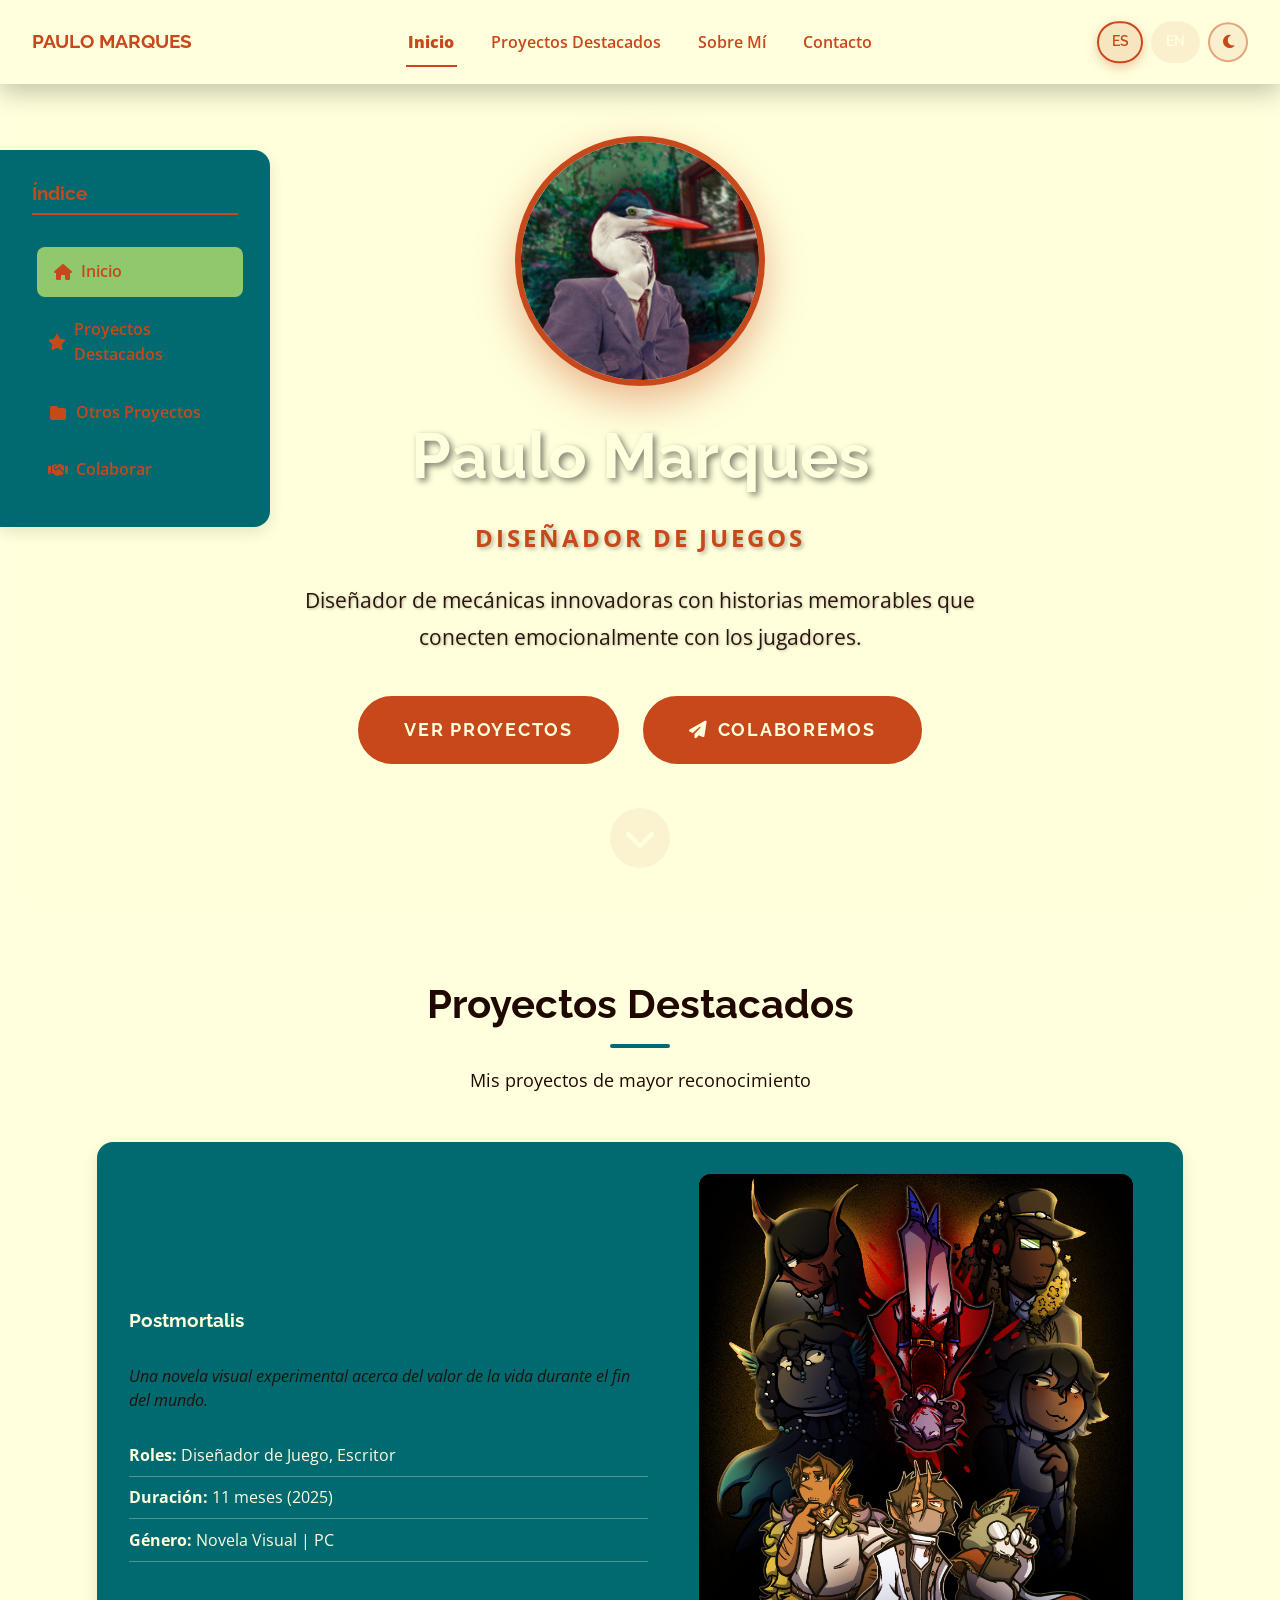
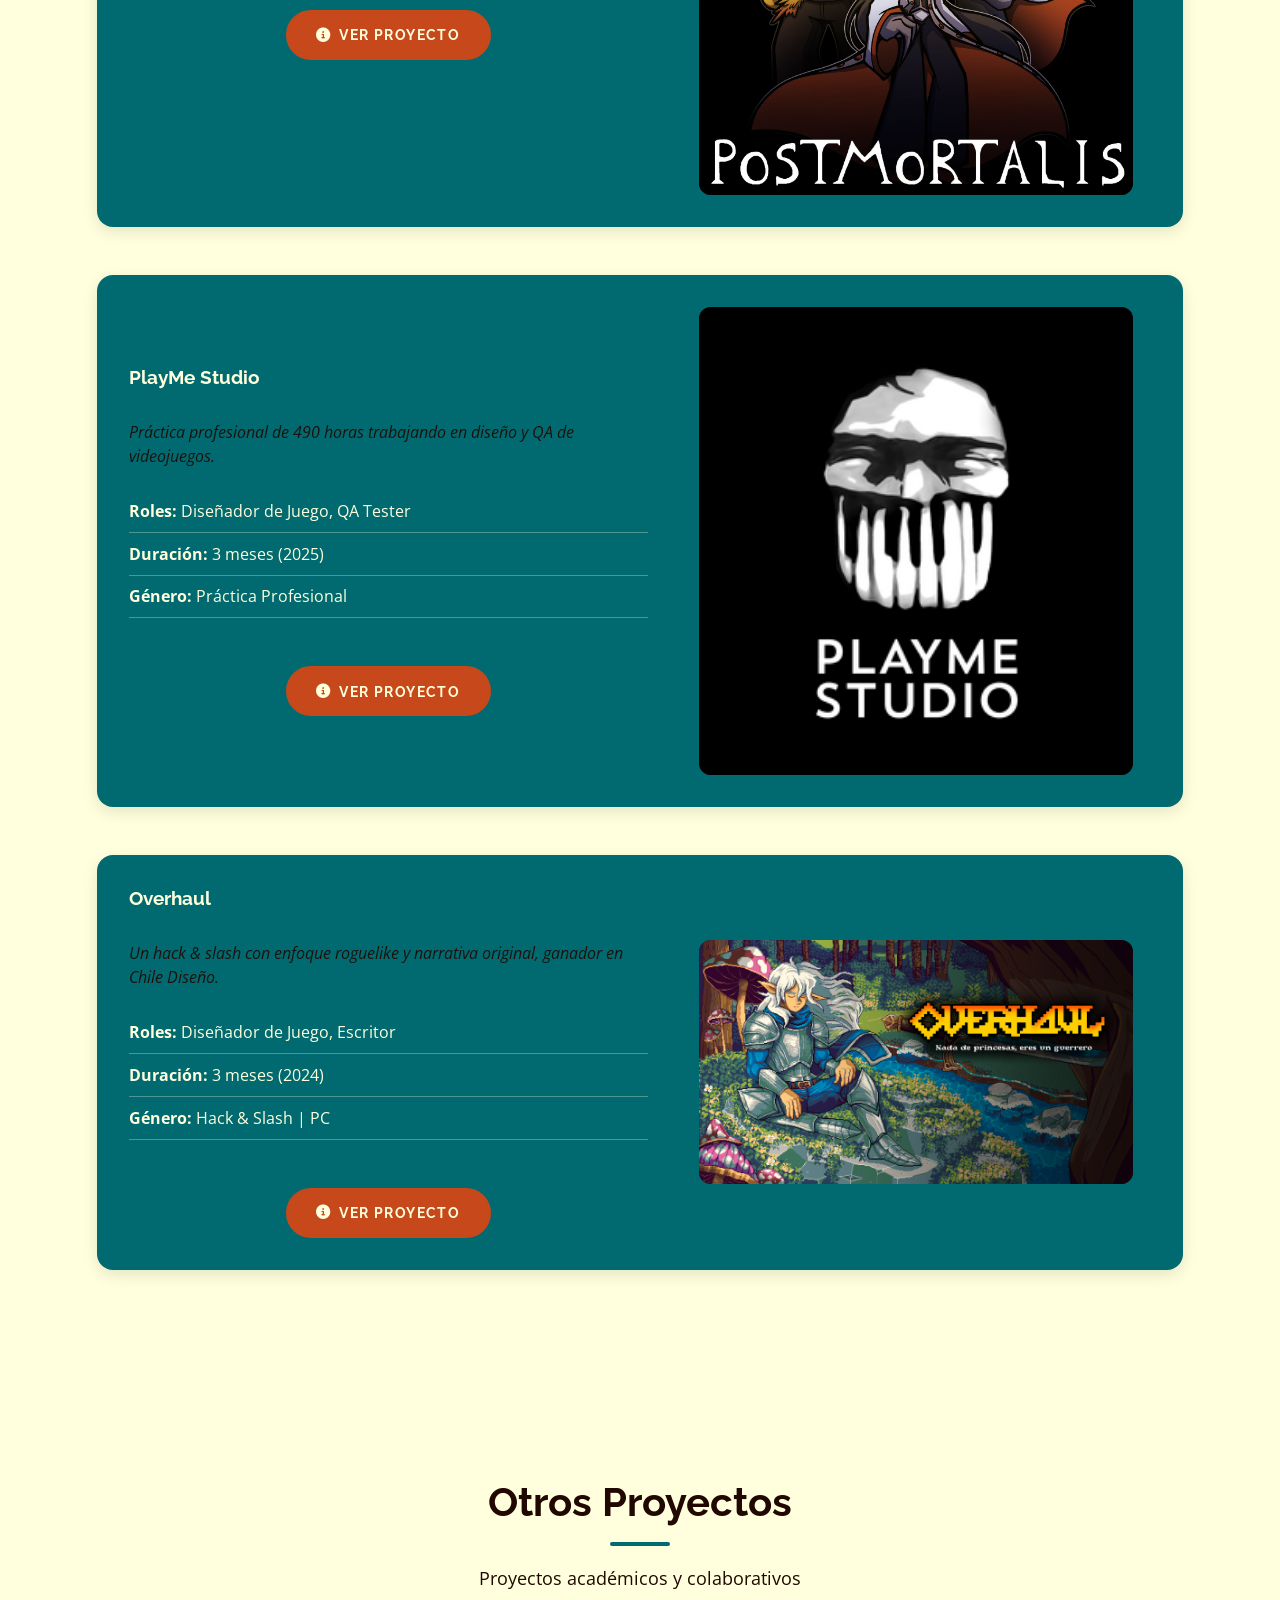
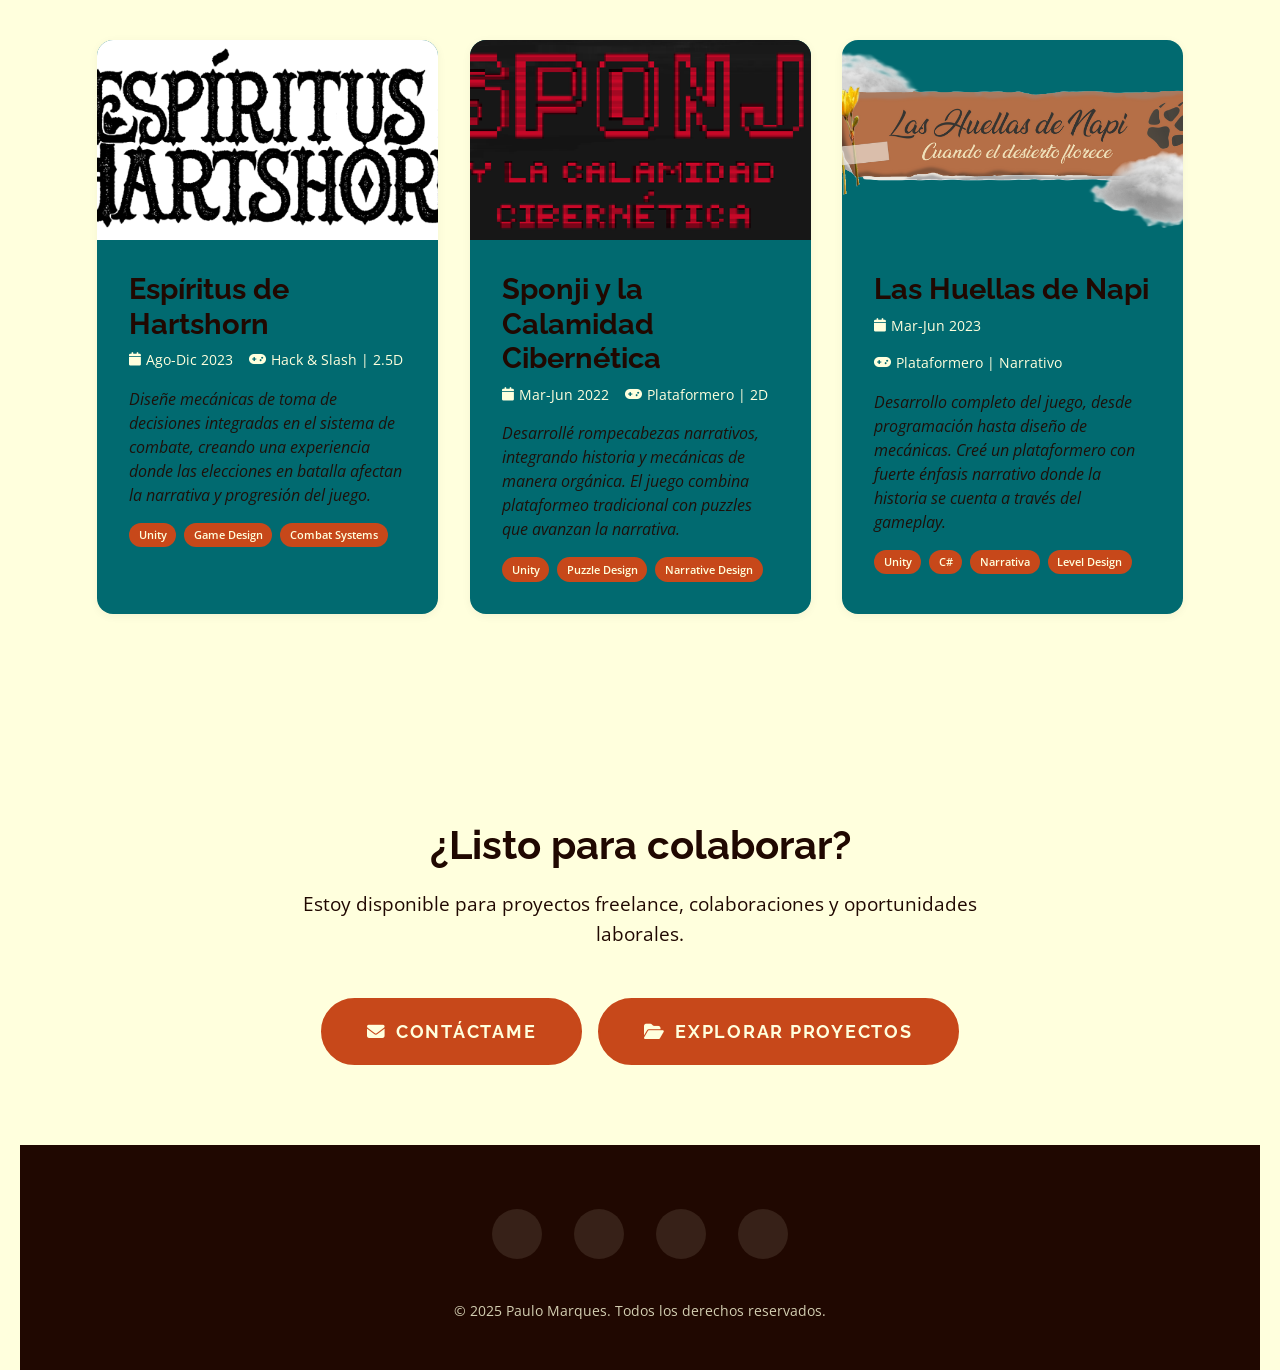
==== commit 4fd9de56: "Updated" ====
--- a/index.html
+++ b/index.html
@@ -64,7 +64,7 @@
       <h1><a href="index.html">PAULO MARQUES</a></h1>
       <nav aria-label="Navegación principal" class="nav-centered">
         <a href="index.html" class="active">Inicio</a>
-        <a href="proyectos.html">Proyectos</a>
+        <a href="#proyectos-destacados">Proyectos Destacados</a>
         <a href="about.html">Sobre Mí</a>
         <a href="about.html#contacto">Contacto</a>
       </nav>
@@ -90,10 +90,35 @@
     <!-- Menú móvil -->
     <nav class="mobile-menu" aria-label="Menú móvil">
       <a href="index.html" class="active">Inicio</a>
-      <a href="proyectos.html">Proyectos</a>
+      <a href="#proyectos-destacados">Proyectos Destacados</a>
       <a href="about.html">Sobre Mí</a>
       <a href="about.html#contacto">Contacto</a>
     </nav>
+
+    <!-- Índice lateral -->
+    <aside class="sidebar-index" aria-label="Índice de sección">
+      <div class="sidebar-content">
+        <h3>Índice</h3>
+        <nav class="sidebar-nav">
+          <a href="#banner" class="sidebar-link">
+            <i class="fas fa-home"></i>
+            Inicio
+          </a>
+          <a href="#proyectos-destacados" class="sidebar-link">
+            <i class="fas fa-star"></i>
+            Proyectos Destacados
+          </a>
+          <a href="#otros-proyectos" class="sidebar-link">
+            <i class="fas fa-folder"></i>
+            Otros Proyectos
+          </a>
+          <a href="about.html#contacto" class="sidebar-link">
+            <i class="fas fa-handshake"></i>
+            Colaborar
+          </a>
+        </nav>
+      </div>
+    </aside>
 
     <section id="banner" role="main">
       <div class="banner-background">
@@ -154,7 +179,7 @@
               <li><strong>Género:</strong> Novela Visual | PC</li>
             </ul>
             <div class="project-actions">
-              <a href="proyectos.html#postmortalis" class="button primary with-icon">
+              <a href="postmortalis.html" class="button primary with-icon">
                 <i class="fas fa-info-circle" aria-hidden="true"></i>
                 Ver proyecto
               </a>
@@ -180,7 +205,7 @@
               <li><strong>Género:</strong> Práctica Profesional</li>
             </ul>
             <div class="project-actions">
-              <a href="proyectos.html#playme-studio" class="button primary with-icon">
+              <a href="playme-studio.html" class="button primary with-icon">
                 <i class="fas fa-info-circle" aria-hidden="true"></i>
                 Ver proyecto
               </a>
@@ -206,20 +231,132 @@
               <li><strong>Género:</strong> Hack & Slash | PC</li>
             </ul>
             <div class="project-actions">
-              <a href="proyectos.html#overhaul" class="button primary with-icon">
+              <a href="overhaul.html" class="button primary with-icon">
                 <i class="fas fa-info-circle" aria-hidden="true"></i>
                 Ver proyecto
               </a>
             </div>
           </div>
           <div class="project-featured-image">
-            <img src="images/título-overhaul.jpg"
+              <img src="images/título-overhaul.png"
                  alt="Imagen de título de Overhaul"
                  class="project-thumb"
                  loading="lazy"
                  onerror="this.src='https://via.placeholder.com/600x340/1F4D5B/DBE9D1?text=Overhaul'">
           </div>
         </article>
+      </div>
+    </section>
+
+    <!-- Otros Proyectos -->
+    <section id="otros-proyectos" class="wrapper style3">
+      <div class="inner">
+        <h2 class="major slide-up">Otros Proyectos</h2>
+        <p class="section-subtitle slide-up">Proyectos académicos y colaborativos</p>
+        <div class="improved-project-grid">
+          <!-- Espiritus de Hartshorn -->
+          <article class="improved-project slide-left">
+            <div class="project-image-container">
+              <img src="images/título-espíritus.jpg"
+                   alt="Espíritus de Hartshorn"
+                   loading="lazy"
+                   width="300"
+                   height="200"
+                   onerror="this.src='https://via.placeholder.com/300x200/1F4D5B/DBE9D1?text=Espiritus'">
+              <div class="project-overlay">
+                <span class="overlay-text">Hack & Slash 2.5D</span>
+              </div>
+            </div>
+            <div class="project-info">
+              <h3>Espíritus de Hartshorn</h3>
+              <div class="project-meta">
+                <span>
+                  <i class="fas fa-calendar" aria-hidden="true"></i>
+                  <time datetime="2023-08">Ago-Dic 2023</time>
+                </span>
+                <span>
+                  <i class="fas fa-gamepad" aria-hidden="true"></i>
+                  Hack & Slash | 2.5D
+                </span>
+              </div>
+              <p>Diseñe mecánicas de toma de decisiones integradas en el sistema de combate, creando una experiencia donde las elecciones en batalla afectan la narrativa y progresión del juego.</p>
+              <div class="project-tags">
+                <span class="tag">Unity</span>
+                <span class="tag">Game Design</span>
+                <span class="tag">Combat Systems</span>
+              </div>
+            </div>
+          </article>
+
+          <!-- Sponji y la Calamidad Cibernetica -->
+          <article class="improved-project slide-up">
+            <div class="project-image-container">
+              <img src="images/título-sponji.jpg"
+                   alt="Sponji y la Calamidad Cibernética"
+                   loading="lazy"
+                   width="300"
+                   height="200"
+                   onerror="this.src='https://via.placeholder.com/300x200/1F4D5B/DBE9D1?text=Sponji'">
+              <div class="project-overlay">
+                <span class="overlay-text">Plataformero 2D</span>
+              </div>
+            </div>
+            <div class="project-info">
+              <h3>Sponji y la Calamidad Cibernética</h3>
+              <div class="project-meta">
+                <span>
+                  <i class="fas fa-calendar" aria-hidden="true"></i>
+                  <time datetime="2022-03">Mar-Jun 2022</time>
+                </span>
+                <span>
+                  <i class="fas fa-gamepad" aria-hidden="true"></i>
+                  Plataformero | 2D
+                </span>
+              </div>
+              <p>Desarrollé rompecabezas narrativos, integrando historia y mecánicas de manera orgánica. El juego combina plataformeo tradicional con puzzles que avanzan la narrativa.</p>
+              <div class="project-tags">
+                <span class="tag">Unity</span>
+                <span class="tag">Puzzle Design</span>
+                <span class="tag">Narrative Design</span>
+              </div>
+            </div>
+          </article>
+
+          <!-- Las Huellas de Napi -->
+          <article class="improved-project slide-right">
+            <div class="project-image-container">
+              <img src="images/título-napi.jpg"
+                   alt="Las Huellas de Napi"
+                   loading="lazy"
+                   width="300"
+                   height="200"
+                   onerror="this.src='https://via.placeholder.com/300x200/1F4D5B/DBE9D1?text=Napi'">
+              <div class="project-overlay">
+                <span class="overlay-text">Plataformero Narrativo</span>
+              </div>
+            </div>
+            <div class="project-info">
+              <h3>Las Huellas de Napi</h3>
+              <div class="project-meta">
+                <span>
+                  <i class="fas fa-calendar" aria-hidden="true"></i>
+                  <time datetime="2023-03">Mar-Jun 2023</time>
+                </span>
+                <span>
+                  <i class="fas fa-gamepad" aria-hidden="true"></i>
+                  Plataformero | Narrativo
+                </span>
+              </div>
+              <p>Desarrollo completo del juego, desde programación hasta diseño de mecánicas. Creé un plataformero con fuerte énfasis narrativo donde la historia se cuenta a través del gameplay.</p>
+              <div class="project-tags">
+                <span class="tag">Unity</span>
+                <span class="tag">C#</span>
+                <span class="tag">Narrativa</span>
+                <span class="tag">Level Design</span>
+              </div>
+            </div>
+          </article>
+        </div>
       </div>
     </section>
 
@@ -233,7 +370,7 @@
             <i class="fas fa-envelope"></i>
             Contáctame
           </a>
-          <a href="proyectos.html" class="button large primary with-icon">
+          <a href="#proyectos-destacados" class="button large primary with-icon">
             <i class="fas fa-folder-open"></i>
             Explorar Proyectos
           </a>
--- a/assets/css/main.css
+++ b/assets/css/main.css
@@ -10,7 +10,7 @@
   --light-bg: #FFFFDD;
   
   /* Textos */
-  --text-color: #FFFFDD;
+  --text-color: #C7481A;
   --text-dark: #200801;
   --text-light: #FFFFDD;
   --heading-color: #C7481A;
@@ -21,13 +21,22 @@
   --success-color: #016A70;
   --warning-color: #91C76D;
 
+  /* Superficies */
+  --surface-bg: #016A70;
+  --surface-text: #FFFFDD;
+  --surface-border: rgba(255, 255, 221, 0.28);
+  --surface-border-strong: rgba(255, 255, 221, 0.42);
+  --surface-tag-bg: rgba(255, 255, 221, 0.14);
+  --surface-tag-bg-hover: rgba(255, 255, 221, 0.22);
+
   /* UI */
-  --header-bg: rgba(1, 106, 112, 0.95);
-  --header-bg-scrolled: rgba(1, 106, 112, 0.98);
-  --menu-bg: rgba(1, 106, 112, 0.98);
-  --lang-bg: rgba(255, 255, 221, 0.15);
-  --lang-bg-hover: rgba(255, 255, 221, 0.25);
+  --header-bg: rgba(255, 255, 221, 0.96);
+  --header-bg-scrolled: rgba(255, 255, 221, 0.99);
+  --menu-bg: rgba(255, 255, 221, 0.99);
+  --lang-bg: rgba(199, 72, 26, 0.08);
+  --lang-bg-hover: rgba(199, 72, 26, 0.15);
   --lang-border: rgba(199, 72, 26, 0.45);
+  --menu-divider: rgba(199, 72, 26, 0.35);
   
   /* Sombras */
   --shadow-light: 0 2px 10px rgba(0, 0, 0, 0.05);
@@ -48,6 +57,7 @@
   /* Otros */
   --max-width: 1200px;
   --border-radius: 1rem;
+  --header-height: 84px;
   --z-header: 999;
   --z-mobile-menu: 998;
   --z-notification: 1000;
@@ -59,24 +69,32 @@
   --secondary-color: #91C76D;
   --accent-color: #C7481A;
   --dark-bg: #200801;
-  --light-bg: #200801;
+  --light-bg: #016A70;
 
   --text-color: #FFFFDD;
   --text-dark: #FFFFDD;
   --text-light: #FFFFDD;
   --heading-color: #91C76D;
-  --text-muted: #E4D7B2;
+  --text-muted: #FFFFDD;
 
   --error-color: #C7481A;
   --success-color: #91C76D;
   --warning-color: #016A70;
 
-  --header-bg: rgba(18, 4, 0, 0.95);
-  --header-bg-scrolled: rgba(18, 4, 0, 0.98);
-  --menu-bg: rgba(18, 4, 0, 0.98);
+  --surface-bg: #FFFFDD;
+  --surface-text: #200801;
+  --surface-border: rgba(32, 8, 1, 0.18);
+  --surface-border-strong: rgba(32, 8, 1, 0.3);
+  --surface-tag-bg: rgba(1, 106, 112, 0.12);
+  --surface-tag-bg-hover: rgba(1, 106, 112, 0.2);
+
+  --header-bg: rgba(1, 106, 112, 0.95);
+  --header-bg-scrolled: rgba(1, 106, 112, 0.98);
+  --menu-bg: rgba(1, 106, 112, 0.98);
   --lang-bg: rgba(255, 255, 221, 0.12);
   --lang-bg-hover: rgba(255, 255, 221, 0.2);
   --lang-border: rgba(145, 199, 109, 0.45);
+  --menu-divider: rgba(255, 255, 221, 0.25);
 }
 
 @media (prefers-reduced-motion: reduce) {
@@ -121,7 +139,7 @@
 }
 
 html {
-  scroll-padding-top: 80px;
+  scroll-padding-top: 96px;
 }
 
 /* ==============================
@@ -166,12 +184,12 @@
 #page-wrapper {
   width: 100%;
   margin: auto;
-  background: var(--text-color);
+  background: var(--light-bg);
   box-shadow: var(--shadow-light);
 }
 
 section {
-  padding: var(--spacing-xl) var(--spacing-md);
+  padding: var(--spacing-xl) clamp(1.5rem, 4vw, 4rem);
 }
 
 .wrapper {
@@ -179,19 +197,19 @@
 }
 
 .wrapper.style1 {
-  background: var(--primary-color);
-  color: var(--text-light);
+  background: var(--light-bg);
+  color: var(--text-dark);
 }
 
 .wrapper.style1 h2.major,
 .wrapper.style1 h3,
 .wrapper.style1 h4 {
-  color: var(--text-light);
+  color: var(--heading-color);
 }
 
 .wrapper.style2 {
-  background: var(--primary-color);
-  color: var(--text-light);
+  background: var(--light-bg);
+  color: var(--text-dark);
 }
 
 .wrapper.style2 h2.major,
@@ -200,12 +218,12 @@
 .wrapper.style2 h2, 
 .wrapper.style2 p, 
 .wrapper.style2 .section-subtitle {
-  color: var(--text-light);
+  color: var(--text-dark);
 }
 
 .wrapper.style3 {
-  background: var(--secondary-color);
-  color: var(--text-light);
+  background: var(--light-bg);
+  color: var(--text-dark);
 }
 
 .wrapper.style3 h2.major,
@@ -214,12 +232,12 @@
 .wrapper.style3 h2,
 .wrapper.style3 p,
 .wrapper.style3 .section-subtitle {
-  color: var(--text-light);
+  color: var(--text-dark);
 }
 
 .wrapper.style4 {
-  background: #016A70;
-  color: var(--text-light);
+  background: var(--light-bg);
+  color: var(--text-dark);
 }
 
 .wrapper.style4 h2.major,
@@ -227,13 +245,13 @@
 .wrapper.style4 h4,
 .wrapper.style4 h2, 
 .wrapper.style4 p {
-  color: var(--text-light);
+  color: var(--text-dark);
 }
 
 .inner {
   max-width: var(--max-width);
   margin: auto;
-  padding: 0 var(--spacing-sm);
+  padding: 0 clamp(1rem, 2vw, 2rem);
 }
 
 /* ==============================
@@ -251,15 +269,15 @@
   display: flex;
   justify-content: space-between;
   align-items: center;
-  padding: 1rem 2rem;
-  box-shadow: var(--shadow-light);
+  padding: 1.1rem 2rem;
+  box-shadow: 0 8px 24px rgba(0, 0, 0, 0.24);
   transition: all var(--transition);
-  min-height: 70px;
+  min-height: var(--header-height);
 }
 
 #header.scrolled {
   background: var(--header-bg-scrolled);
-  box-shadow: var(--shadow-medium);
+  box-shadow: 0 12px 28px rgba(0, 0, 0, 0.3);
 }
 
 #header h1 {
@@ -287,9 +305,10 @@
   text-decoration: none;
   color: var(--text-color);
   font-weight: 600;
+  font-size: 1.02rem;
   position: relative;
   transition: color var(--transition);
-  padding: 0.5rem 0;
+  padding: 0.75rem 0.15rem;
 }
 
 #header nav a::after {
@@ -313,6 +332,7 @@
 #header nav a:focus,
 #header nav a.active {
   color: var(--accent-color);
+  font-weight: 800;
   outline: none;
 }
 
@@ -339,7 +359,7 @@
 .mobile-menu {
   display: none;
   position: fixed;
-  top: 70px;
+  top: var(--header-height);
   left: 0;
   width: 100%;
   background: var(--menu-bg);
@@ -356,7 +376,7 @@
   color: var(--text-color);
   font-weight: 600;
   padding: 0.5rem 0;
-  border-bottom: 1px solid rgba(255, 255, 221, 0.2);
+  border-bottom: 1px solid var(--menu-divider);
   transition: color var(--transition);
 }
 
@@ -364,6 +384,7 @@
 .mobile-menu a:focus,
 .mobile-menu a.active {
   color: var(--accent-color);
+  font-weight: 700;
 }
 
 /* Header Controls */
@@ -413,6 +434,12 @@
   box-shadow: 0 4px 12px rgba(199, 72, 26, 0.3);
 }
 
+body:not([data-theme="dark"]) .lang-btn.active {
+  background: rgba(199, 72, 26, 0.14);
+  border-color: var(--accent-color);
+  color: var(--accent-color);
+}
+
 .theme-toggle {
   width: 2.5rem;
   height: 2.5rem;
@@ -448,8 +475,8 @@
   align-items: center;
   justify-content: center;
   min-height: 100vh;
-  background: #016A70;
-  color: var(--text-light);
+  background: var(--light-bg);
+  color: var(--text-dark);
   position: relative;
   overflow: hidden;
 }
@@ -486,7 +513,8 @@
   content: '';
   position: absolute;
   inset: 0;
-  background: #016A70;
+  background: var(--light-bg);
+  opacity: 0.78;
 }
 
 #banner .inner {
@@ -743,8 +771,8 @@
 .project-card,
 .project-card-detailed,
 .improved-project {
-  background: var(--dark-bg);
-  color: var(--text-light);
+  background: var(--surface-bg);
+  color: var(--surface-text);
   border-radius: var(--border-radius);
   margin-bottom: var(--spacing-lg);
   overflow: hidden;
@@ -766,7 +794,7 @@
   left: 0;
   right: 0;
   bottom: 0;
-  background: var(--dark-bg);
+  background: var(--surface-bg);
   border-radius: var(--border-radius);
   z-index: 0;
 }
@@ -849,7 +877,7 @@
   left: 0;
   right: 0;
   bottom: 0;
-  background: var(--dark-bg);
+  background: var(--surface-bg);
   border-radius: var(--border-radius);
   z-index: 0;
 }
@@ -864,7 +892,7 @@
   height: 100%;
   object-fit: contain;
   object-position: center;
-  background: var(--dark-bg);
+  background: var(--surface-bg);
 }
 
 .overhaul-card .project-header,
@@ -988,7 +1016,7 @@
   flex-wrap: wrap;
   gap: 1rem;
   font-size: 0.85rem;
-  color: var(--accent-color);
+  color: var(--surface-text);
   margin-bottom: var(--spacing-xs);
 }
 
@@ -1002,12 +1030,12 @@
 .improved-project h3 {
   font-size: clamp(1.5rem, 3vw, 1.8rem);
   margin-bottom: var(--spacing-xs);
-  color: var(--text-light);
+  color: var(--surface-text);
 }
 
 .project-summary,
 .improved-project p {
-  color: var(--text-light);
+  color: var(--surface-text);
   font-style: italic;
   margin-bottom: var(--spacing-sm);
   opacity: 0.9;
@@ -1022,8 +1050,8 @@
 }
 
 .role-tag {
-  background: #016A70;
-  color: var(--text-light);
+  background: var(--surface-tag-bg);
+  color: var(--surface-text);
   padding: 0.4rem 1rem;
   border-radius: 25px;
   font-size: 0.75rem;
@@ -1031,6 +1059,7 @@
   text-transform: uppercase;
   letter-spacing: 0.5px;
   white-space: nowrap;
+  border: 1px solid var(--surface-border);
 }
 
 .project-content {
@@ -1971,6 +2000,10 @@
     --spacing-md: 1.5rem;
   }
 
+  :root {
+    --header-height: 76px;
+  }
+
   #header {
     padding: 1rem;
   }
@@ -2079,12 +2112,16 @@
 }
 
 @media (max-width: 600px) {
+  :root {
+    --header-height: 72px;
+  }
+
   section {
-    padding: var(--spacing-md) var(--spacing-sm);
+    padding: var(--spacing-md) var(--spacing-md);
   }
 
   .inner {
-    padding: 0;
+    padding: 0 1rem;
   }
 
   .hero-text h2 {
@@ -2133,6 +2170,11 @@
   :root {
     --spacing-md: 1rem;
     --spacing-sm: 0.5rem;
+  }
+
+  section {
+    padding-left: 1rem;
+    padding-right: 1rem;
   }
 
   .hero-actions .button {
@@ -2323,11 +2365,11 @@
 
 /* ====== BANNER SIN TARJETA ====== */
 #banner {
-  background: #016A70;
+  background: var(--light-bg);
 }
 
 .page-hero {
-  background: #016A70;
+  background: var(--light-bg);
 }
 
 /* Eliminar glassmorphism card */
@@ -2641,8 +2683,8 @@
   display: flex;
   align-items: center;
   gap: 3rem;
-  background: var(--light-bg);
-  border: 2px solid rgba(199, 72, 26, 0.3);
+  background: var(--surface-bg);
+  border: 2px solid var(--surface-border);
   border-radius: 1.5rem;
   padding: 3rem;
   margin-bottom: 2rem;
@@ -2673,7 +2715,7 @@
 
 .profile-role {
   font-size: 1.3rem;
-  color: var(--text-dark);
+  color: var(--surface-text);
   margin-bottom: 1.5rem;
   font-weight: 300;
 }
@@ -2689,7 +2731,7 @@
   display: flex;
   align-items: center;
   gap: 0.5rem;
-  color: var(--text-dark);
+  color: var(--surface-text);
 }
 
 .meta-item i {
@@ -2702,7 +2744,7 @@
   gap: 2rem;
   margin-top: 2rem;
   padding-top: 1.5rem;
-  border-top: 1px solid rgba(199, 72, 26, 0.3);
+  border-top: 1px solid var(--surface-border);
 }
 
 .stat-inline {
@@ -2719,13 +2761,13 @@
 
 .stat-inline span {
   font-size: 0.9rem;
-  color: var(--text-dark);
+  color: var(--surface-text);
   text-transform: uppercase;
   letter-spacing: 1px;
 }
 
 .profile-description {
-  background: var(--light-bg);
+  background: var(--surface-bg);
   padding: 2rem;
   border-radius: 1rem;
   border-left: 4px solid var(--accent-color);
@@ -2734,7 +2776,7 @@
 .profile-description p {
   font-size: 1.1rem;
   line-height: 1.8;
-  color: var(--text-dark);
+  color: var(--surface-text);
   margin: 0;
 }
 
@@ -2765,8 +2807,8 @@
 }
 
 .philosophy-card {
-  background: var(--light-bg);
-  border: 2px solid rgba(199, 72, 26, 0.2);
+  background: var(--surface-bg);
+  border: 2px solid var(--surface-border);
   border-radius: 1rem;
   padding: 2rem;
   text-align: center;
@@ -2775,8 +2817,8 @@
 
 .philosophy-card:hover {
   transform: translateY(-5px);
-  border-color: var(--accent-color);
-  box-shadow: 0 10px 30px rgba(199, 72, 26, 0.2);
+  border-color: var(--surface-border-strong);
+  box-shadow: 0 10px 30px rgba(0, 0, 0, 0.2);
 }
 
 .philosophy-icon {
@@ -2801,7 +2843,7 @@
 .philosophy-card p {
   font-size: 1rem;
   line-height: 1.6;
-  color: var(--text-dark);
+  color: var(--surface-text);
   margin: 0;
 }
 
@@ -2813,16 +2855,16 @@
 }
 
 .skill-category-modern {
-  background: var(--light-bg);
-  border: 2px solid rgba(199, 72, 26, 0.3);
+  background: var(--surface-bg);
+  border: 2px solid var(--surface-border);
   border-radius: 1rem;
   padding: 2rem;
   transition: all var(--transition);
 }
 
 .skill-category-modern:hover {
-  border-color: var(--accent-color);
-  box-shadow: 0 10px 30px rgba(199, 72, 26, 0.2);
+  border-color: var(--surface-border-strong);
+  box-shadow: 0 10px 30px rgba(0, 0, 0, 0.2);
 }
 
 .skill-header {
@@ -2831,7 +2873,7 @@
   gap: 1rem;
   margin-bottom: 1.5rem;
   padding-bottom: 1rem;
-  border-bottom: 2px solid rgba(199, 72, 26, 0.3);
+  border-bottom: 2px solid var(--surface-border);
 }
 
 .skill-header i {
@@ -2852,12 +2894,12 @@
 }
 
 .skill-tag {
-  background: rgba(199, 72, 26, 0.2);
-  color: var(--text-dark);
+  background: var(--surface-tag-bg);
+  color: var(--surface-text);
   padding: 0.6rem 1rem;
   border-radius: 0.5rem;
   font-size: 0.95rem;
-  border: 1px solid rgba(199, 72, 26, 0.3);
+  border: 1px solid var(--surface-border);
   transition: all var(--transition);
   display: inline-flex;
   align-items: center;
@@ -2865,8 +2907,8 @@
 }
 
 .skill-tag:hover {
-  background: rgba(199, 72, 26, 0.4);
-  border-color: var(--accent-color);
+  background: var(--surface-tag-bg-hover);
+  border-color: var(--surface-border-strong);
   transform: translateY(-2px);
 }
 
@@ -2883,8 +2925,8 @@
 }
 
 .testimonial-modern {
-  background: var(--light-bg);
-  border: 2px solid rgba(199, 72, 26, 0.3);
+  background: var(--surface-bg);
+  border: 2px solid var(--surface-border);
   border-radius: 1rem;
   padding: 2rem;
   position: relative;
@@ -2893,8 +2935,8 @@
 
 .testimonial-modern:hover {
   transform: translateY(-5px);
-  border-color: var(--accent-color);
-  box-shadow: 0 10px 30px rgba(199, 72, 26, 0.2);
+  border-color: var(--surface-border-strong);
+  box-shadow: 0 10px 30px rgba(0, 0, 0, 0.2);
 }
 
 .quote-icon {
@@ -2916,7 +2958,7 @@
   margin: 2rem 0 1.5rem;
   font-size: 1.05rem;
   line-height: 1.7;
-  color: var(--text-dark);
+  color: var(--surface-text);
   font-style: italic;
   border: none;
   padding: 0;
@@ -2927,7 +2969,7 @@
   flex-direction: column;
   gap: 0.3rem;
   padding-top: 1rem;
-  border-top: 1px solid rgba(199, 72, 26, 0.3);
+  border-top: 1px solid var(--surface-border);
 }
 
 .testimonial-modern .testimonial-author strong {
@@ -2936,7 +2978,7 @@
 }
 
 .testimonial-modern .testimonial-author span {
-  color: var(--text-dark);
+  color: var(--surface-text);
   font-size: 0.9rem;
 }
 
@@ -3006,10 +3048,11 @@
   grid-template-columns: minmax(0, 1.1fr) minmax(0, 1fr);
   align-items: center;
   gap: var(--spacing-md);
-  padding: 0;
-  background: transparent;
-  box-shadow: none;
-  border-radius: 0;
+  padding: var(--spacing-md);
+  background: #016A70;
+  color: var(--text-light);
+  box-shadow: var(--shadow-medium);
+  border-radius: var(--border-radius);
 }
 
 #proyectos-destacados .project-featured-info {
@@ -3020,6 +3063,7 @@
 
 #proyectos-destacados .project-featured-info h3 {
   margin: 0;
+  color: var(--text-light);
 }
 
 #proyectos-destacados .project-featured-meta {
@@ -3031,7 +3075,7 @@
 #proyectos-destacados .project-featured-meta li {
   margin-bottom: 0.6rem;
   padding-bottom: 0.6rem;
-  border-bottom: 1px solid var(--secondary-color);
+  border-bottom: 1px solid rgba(255, 255, 221, 0.3);
   line-height: 1.4;
 }
 
--- a/assets/css/multipage.css
+++ b/assets/css/multipage.css
@@ -14,7 +14,7 @@
   position: relative;
   overflow: hidden;
   margin-top: 70px;
-  padding: var(--spacing-xl) var(--spacing-md);
+  padding: var(--spacing-xl) clamp(1.5rem, 4vw, 4rem);
   background: linear-gradient(135deg, var(--primary-color), var(--secondary-color));
   color: var(--text-light);
 }
@@ -29,7 +29,7 @@
   font-size: clamp(2.5rem, 6vw, 4rem);
   margin-bottom: 1rem;
   color: var(--text-light);
-  text-shadow: 2px 2px 4px rgba(10, 36, 26, 0.5);
+  text-shadow: 2px 2px 4px rgba(32, 8, 1, 0.5);
 }
 
 .page-hero p {
@@ -47,7 +47,7 @@
   position: fixed;
   left: 0;
   top: 150px;
-  width: 250px;
+  width: 270px;
   background: var(--primary-color);
   border-radius: 0 var(--border-radius) var(--border-radius) 0;
   padding: var(--spacing-md);
@@ -113,7 +113,7 @@
 
 .sidebar-sublink:hover,
 .sidebar-sublink:focus {
-  background: rgba(144, 64, 62, 0.2);
+  background: rgba(145, 199, 109, 0.2);
   transform: translateX(3px);
 }
 
@@ -147,6 +147,13 @@
   }
 }
 
+@media (min-width: 901px) {
+  #page-wrapper {
+    padding-left: 20px;
+    padding-right: 20px;
+  }
+}
+
 /* ==============================
    LANGUAGE TOGGLE
 ============================== */
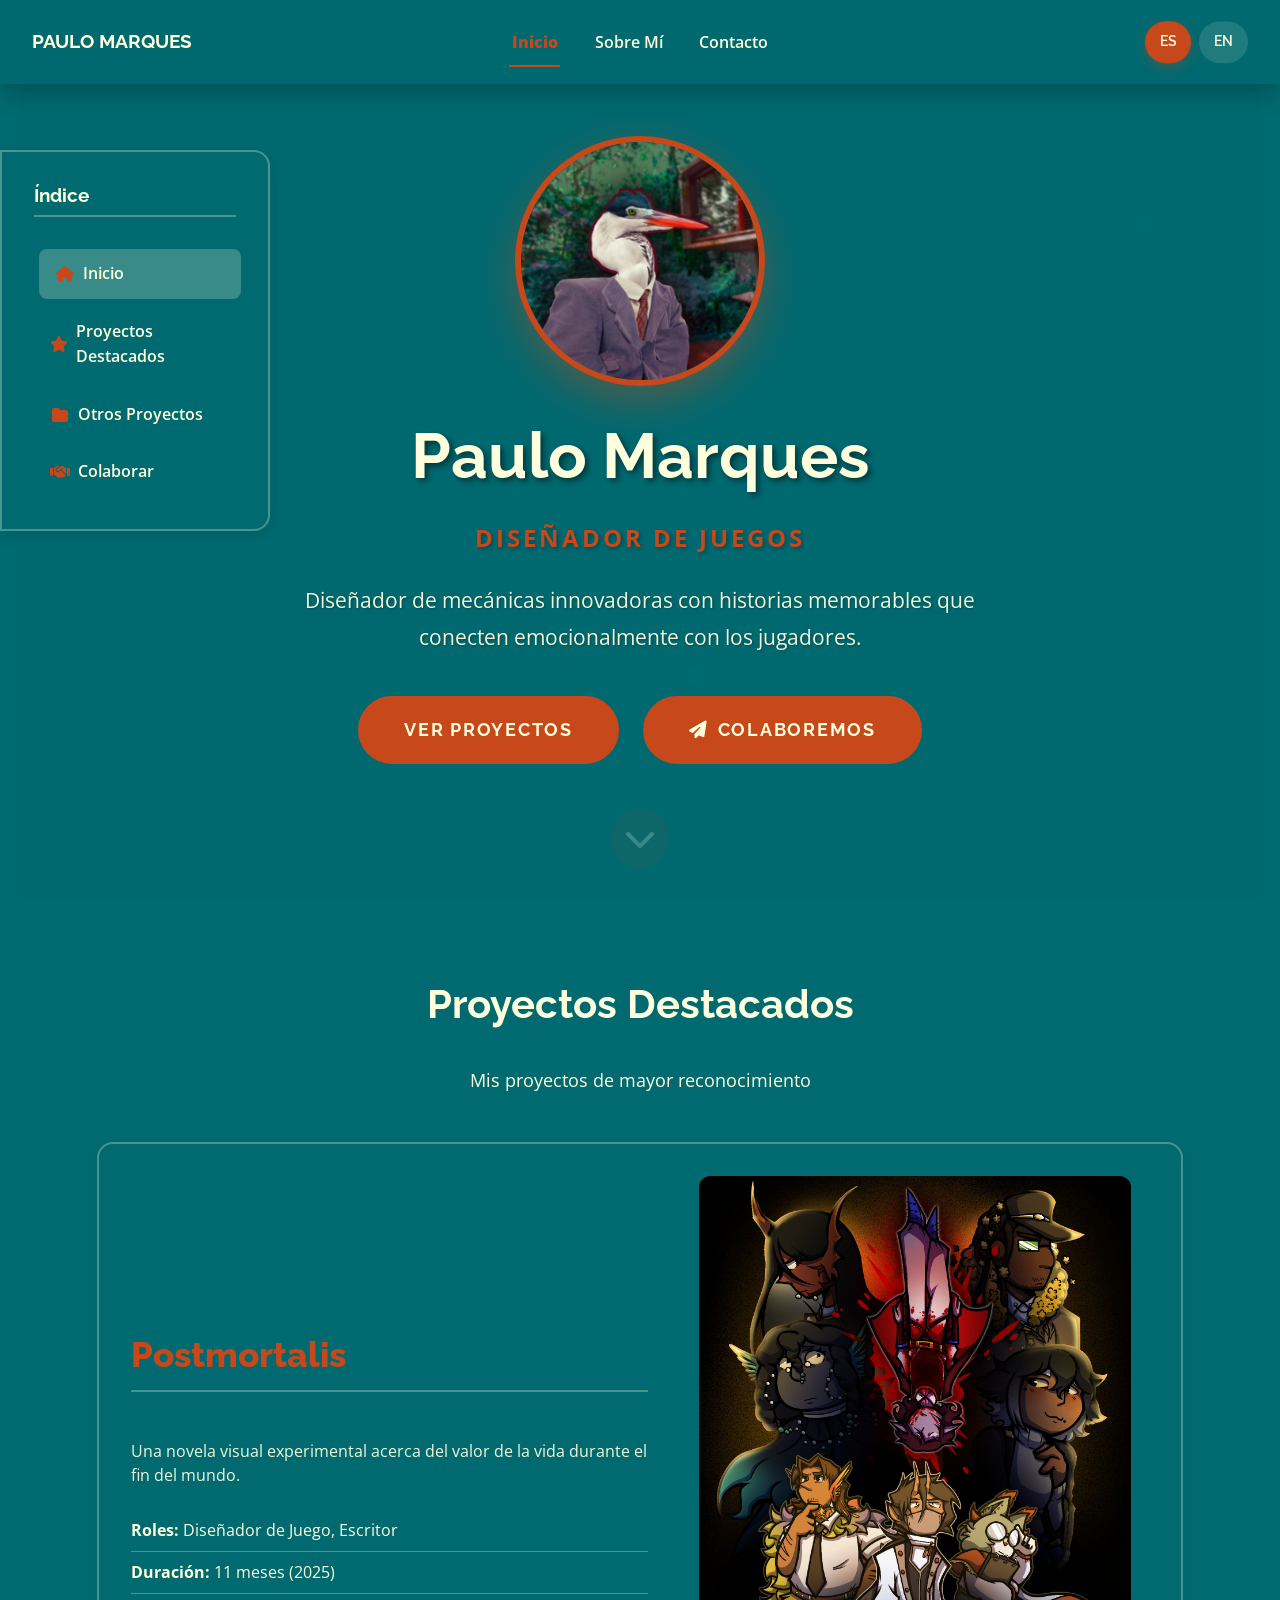
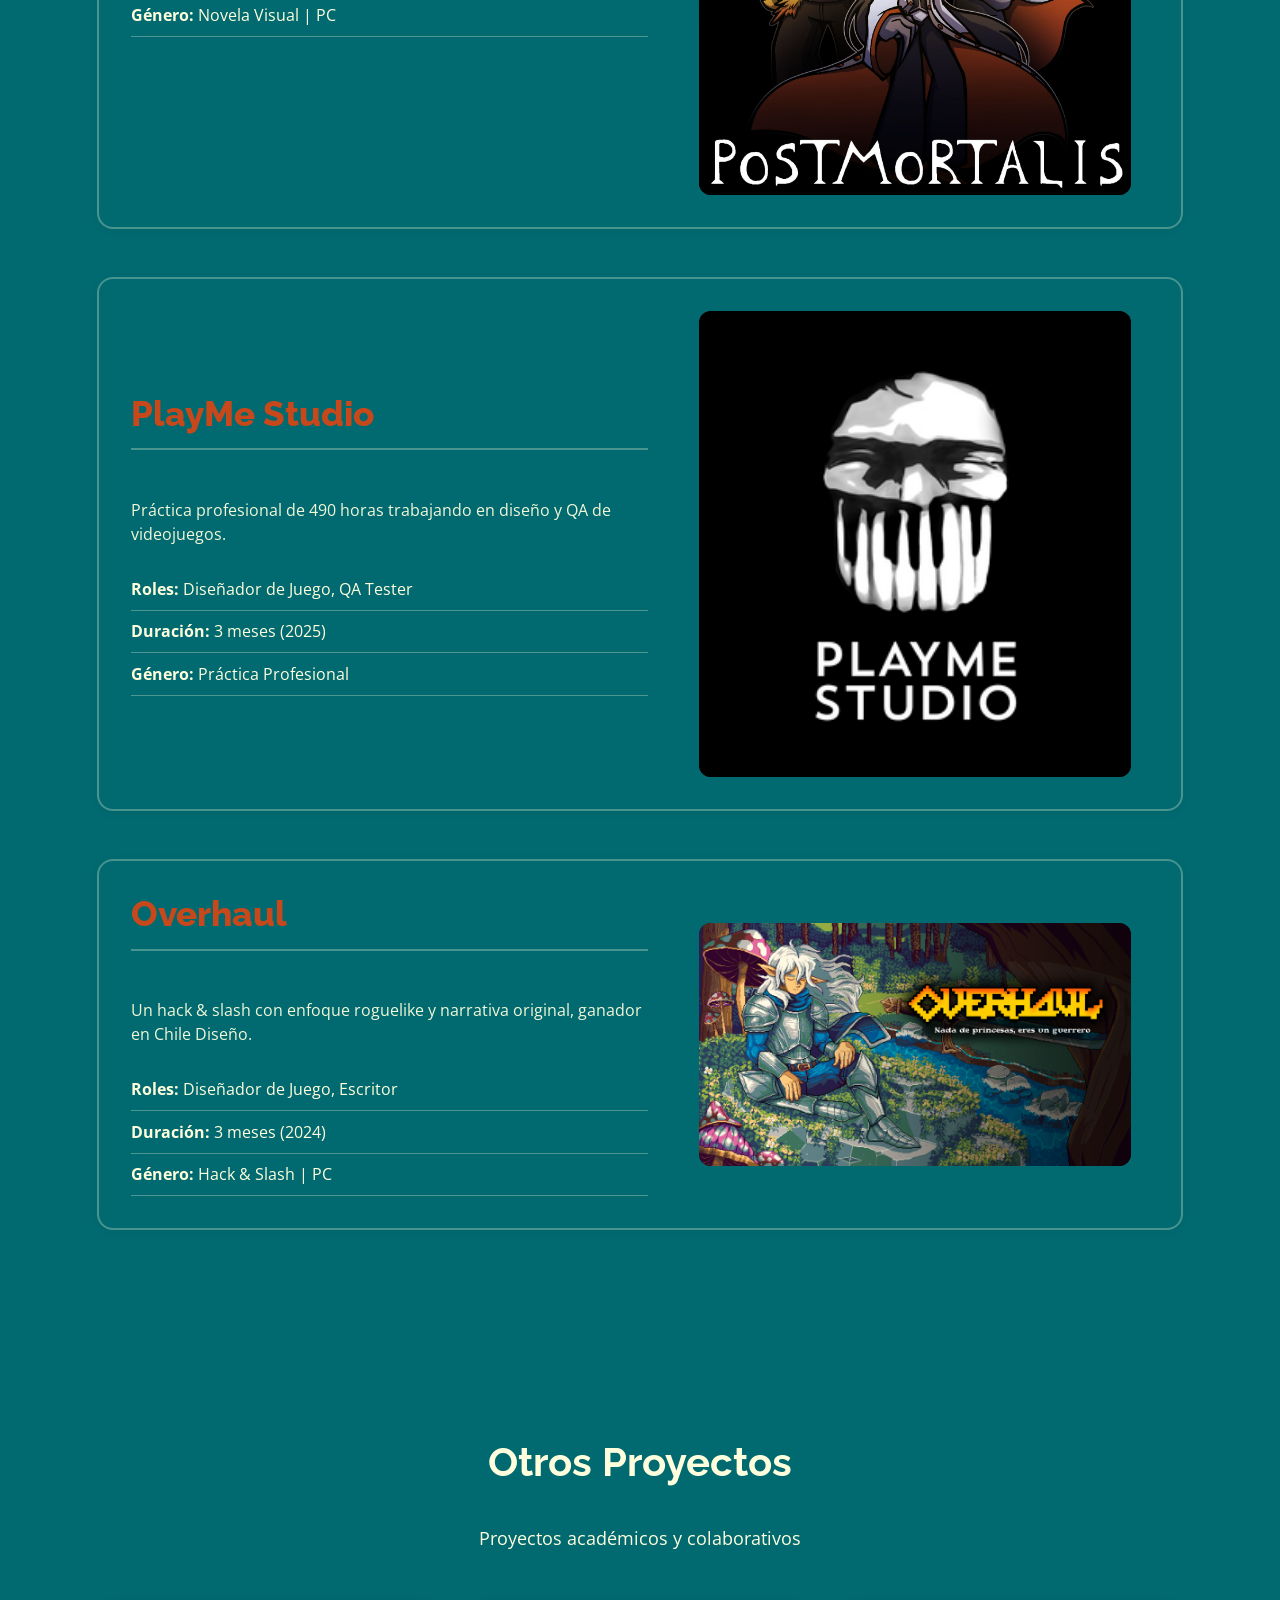
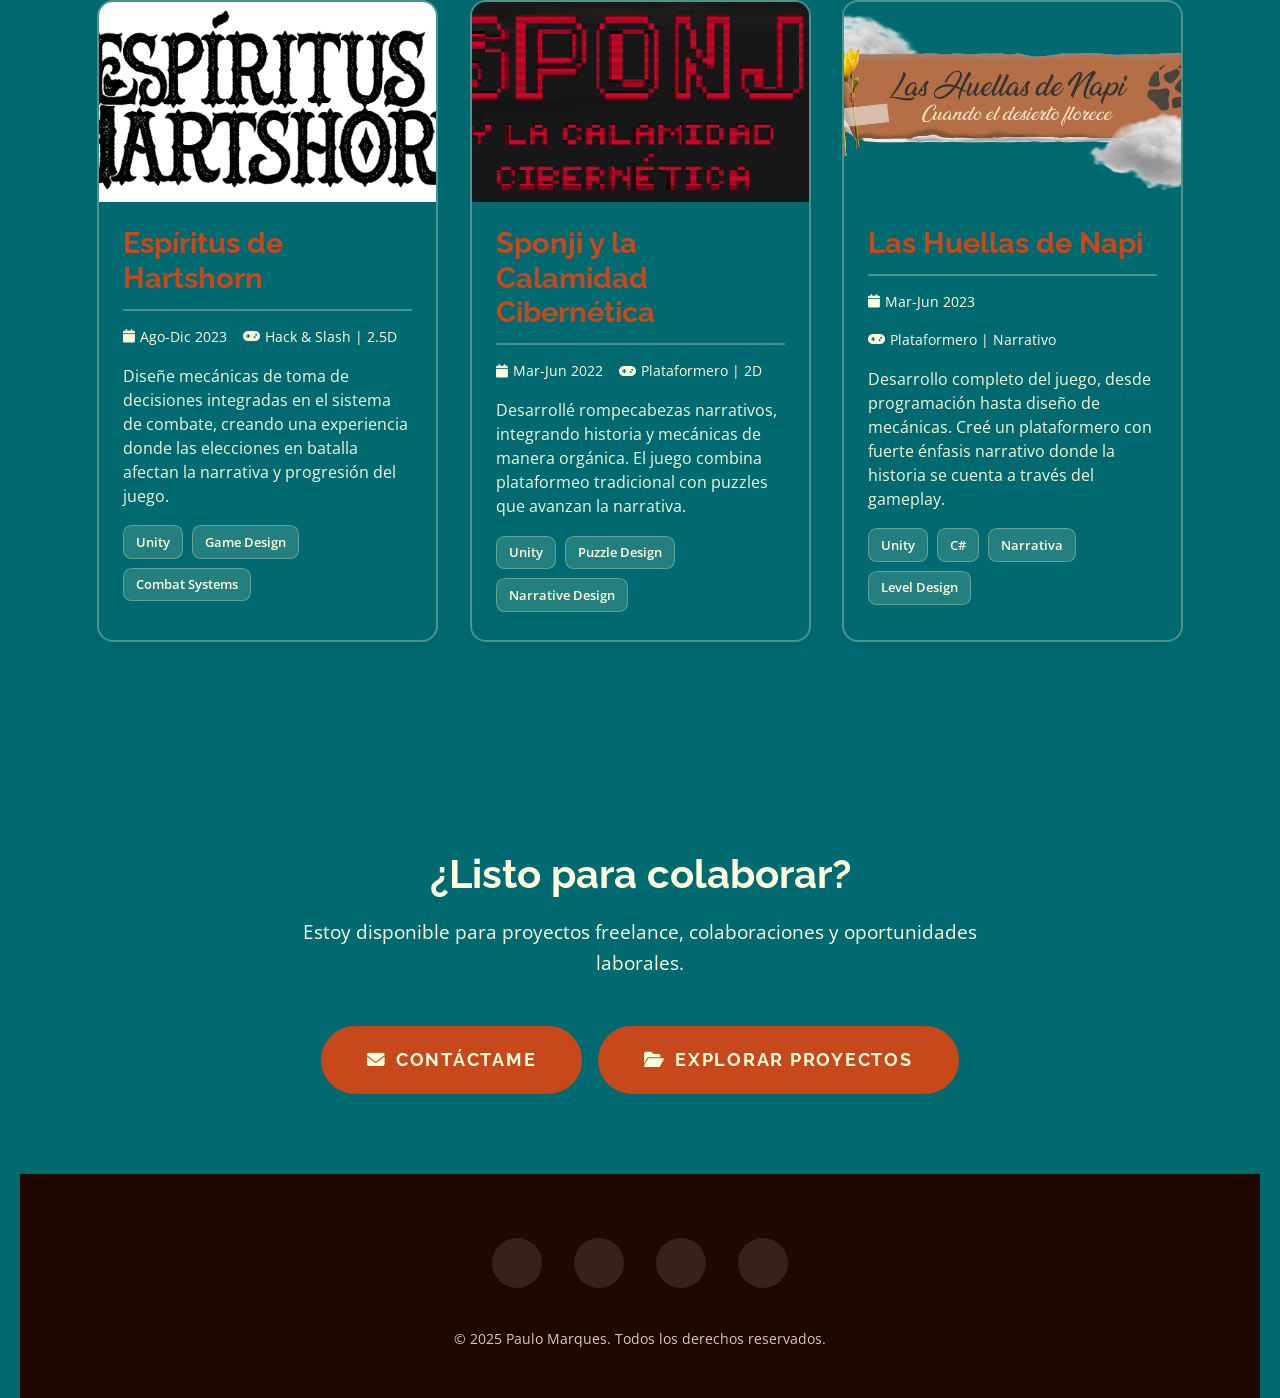
==== commit b2c0176e: "ReFormateo de TOOODO" ====
--- a/index.html
+++ b/index.html
@@ -57,14 +57,13 @@
   </script>
 </head>
 
-<body class="is-preload">
+<body class="is-preload" data-theme="dark">
   <div id="page-wrapper">
     <!-- Header centrado -->
     <header id="header" class="alt" role="banner">
       <h1><a href="index.html">PAULO MARQUES</a></h1>
       <nav aria-label="Navegación principal" class="nav-centered">
         <a href="index.html" class="active">Inicio</a>
-        <a href="#proyectos-destacados">Proyectos Destacados</a>
         <a href="about.html">Sobre Mí</a>
         <a href="about.html#contacto">Contacto</a>
       </nav>
@@ -75,10 +74,6 @@
           <a href="index.html" class="lang-btn active" aria-label="Español">ES</a>
           <a href="en-index.html" class="lang-btn" aria-label="English">EN</a>
         </div>
-        <button class="theme-toggle" type="button" data-label-light="Cambiar a modo oscuro"
-          data-label-dark="Cambiar a modo claro" aria-label="Cambiar tema" title="Cambiar tema">
-          <i class="fas fa-moon" aria-hidden="true"></i>
-        </button>
       </div>
       
       <!-- Botón hamburguesa para móvil -->
@@ -90,7 +85,6 @@
     <!-- Menú móvil -->
     <nav class="mobile-menu" aria-label="Menú móvil">
       <a href="index.html" class="active">Inicio</a>
-      <a href="#proyectos-destacados">Proyectos Destacados</a>
       <a href="about.html">Sobre Mí</a>
       <a href="about.html#contacto">Contacto</a>
     </nav>
@@ -169,7 +163,7 @@
         <p class="section-subtitle slide-up">Mis proyectos de mayor reconocimiento</p>
 
         <!-- Postmortalis -->
-        <article class="project-card slide-up project-featured">
+        <a href="postmortalis.html" class="project-card slide-up project-featured" style="text-decoration: none; color: inherit;">
           <div class="project-featured-info">
             <h3>Postmortalis</h3>
             <p class="project-summary">Una novela visual experimental acerca del valor de la vida durante el fin del mundo.</p>
@@ -178,12 +172,6 @@
               <li><strong>Duración:</strong> 11 meses (2025)</li>
               <li><strong>Género:</strong> Novela Visual | PC</li>
             </ul>
-            <div class="project-actions">
-              <a href="postmortalis.html" class="button primary with-icon">
-                <i class="fas fa-info-circle" aria-hidden="true"></i>
-                Ver proyecto
-              </a>
-            </div>
           </div>
           <div class="project-featured-image">
             <img src="images/portada-postmortalis.jpg"
@@ -192,10 +180,10 @@
                  loading="lazy"
                  onerror="this.src='https://via.placeholder.com/600x340/1F4D5B/DBE9D1?text=Postmortalis'">
           </div>
-        </article>
+        </a>
 
         <!-- PlayMe Studio -->
-        <article class="project-card slide-up project-featured">
+        <a href="playme-studio.html" class="project-card slide-up project-featured" style="text-decoration: none; color: inherit;">
           <div class="project-featured-info">
             <h3>PlayMe Studio</h3>
             <p class="project-summary">Práctica profesional de 490 horas trabajando en diseño y QA de videojuegos.</p>
@@ -204,12 +192,6 @@
               <li><strong>Duración:</strong> 3 meses (2025)</li>
               <li><strong>Género:</strong> Práctica Profesional</li>
             </ul>
-            <div class="project-actions">
-              <a href="playme-studio.html" class="button primary with-icon">
-                <i class="fas fa-info-circle" aria-hidden="true"></i>
-                Ver proyecto
-              </a>
-            </div>
           </div>
           <div class="project-featured-image">
             <img src="images/playme.jpeg"
@@ -218,10 +200,10 @@
                  loading="lazy"
                  onerror="this.src='https://via.placeholder.com/600x340/1F4D5B/DBE9D1?text=PlayMe+Studio'">
           </div>
-        </article>
+        </a>
 
         <!-- Overhaul -->
-        <article class="project-card slide-up project-featured">
+        <a href="overhaul.html" class="project-card slide-up project-featured" style="text-decoration: none; color: inherit;">
           <div class="project-featured-info">
             <h3>Overhaul</h3>
             <p class="project-summary">Un hack & slash con enfoque roguelike y narrativa original, ganador en Chile Diseño.</p>
@@ -230,12 +212,6 @@
               <li><strong>Duración:</strong> 3 meses (2024)</li>
               <li><strong>Género:</strong> Hack & Slash | PC</li>
             </ul>
-            <div class="project-actions">
-              <a href="overhaul.html" class="button primary with-icon">
-                <i class="fas fa-info-circle" aria-hidden="true"></i>
-                Ver proyecto
-              </a>
-            </div>
           </div>
           <div class="project-featured-image">
               <img src="images/título-overhaul.png"
@@ -244,7 +220,7 @@
                  loading="lazy"
                  onerror="this.src='https://via.placeholder.com/600x340/1F4D5B/DBE9D1?text=Overhaul'">
           </div>
-        </article>
+        </a>
       </div>
     </section>
 
--- a/assets/css/main.css
+++ b/assets/css/main.css
@@ -81,12 +81,12 @@
   --success-color: #91C76D;
   --warning-color: #016A70;
 
-  --surface-bg: #FFFFDD;
-  --surface-text: #200801;
-  --surface-border: rgba(32, 8, 1, 0.18);
-  --surface-border-strong: rgba(32, 8, 1, 0.3);
-  --surface-tag-bg: rgba(1, 106, 112, 0.12);
-  --surface-tag-bg-hover: rgba(1, 106, 112, 0.2);
+  --surface-bg: #016A70;
+  --surface-text: #FFFFDD;
+  --surface-border: rgba(255, 255, 221, 0.28);
+  --surface-border-strong: rgba(255, 255, 221, 0.42);
+  --surface-tag-bg: rgba(255, 255, 221, 0.14);
+  --surface-tag-bg-hover: rgba(255, 255, 221, 0.22);
 
   --header-bg: rgba(1, 106, 112, 0.95);
   --header-bg-scrolled: rgba(1, 106, 112, 0.98);
@@ -95,6 +95,16 @@
   --lang-bg-hover: rgba(255, 255, 221, 0.2);
   --lang-border: rgba(145, 199, 109, 0.45);
   --menu-divider: rgba(255, 255, 221, 0.25);
+}
+
+body[data-theme="dark"] .skill-category,
+body[data-theme="dark"] .skill-highlight,
+body[data-theme="dark"] .testimonial,
+body[data-theme="dark"] .stat-item,
+body[data-theme="dark"] .personal-projects-note,
+body[data-theme="dark"] .skill-category-clean {
+  background: #016A70;
+  color: #FFFFDD;
 }
 
 @media (prefers-reduced-motion: reduce) {
@@ -863,6 +873,19 @@
   transform: rotate(25deg) translateX(10px) translateY(8px);
 }
 
+/* Estilos para imagen de Postmortalis (similar a Overhaul) */
+.postmortalis-card .project-media {
+  overflow: hidden;
+}
+
+.postmortalis-card .project-thumb {
+  width: 100%;
+  height: 100%;
+  object-fit: contain;
+  object-position: center;
+  background: var(--surface-bg);
+}
+
 /* Estilos para Overhaul */
 .overhaul-card {
   overflow: visible;
@@ -1116,7 +1139,7 @@
 }
 
 .tool-tag {
-  background: var(--secondary-color);
+  background: var(--primary-color);
   color: var(--text-light);
   padding: 0.3rem 0.8rem;
   border-radius: 20px;
@@ -1191,7 +1214,7 @@
 .process-step {
   margin-bottom: var(--spacing-md);
   padding: var(--spacing-sm);
-  background: var(--secondary-color);
+  background: var(--primary-color);
   border-radius: 0.5rem;
   border-left: 4px solid var(--accent-color);
 }
@@ -1264,7 +1287,7 @@
   padding: var(--spacing-md);
   border-radius: 0.75rem;
   border: 2px solid var(--accent-color);
-  background: var(--secondary-color);
+  background: var(--primary-color);
   transition: all var(--transition);
 }
 
@@ -1330,6 +1353,55 @@
 
 .project-info {
   padding: var(--spacing-md);
+}
+
+#otros-proyectos .improved-project {
+  background: var(--surface-bg);
+  border: 2px solid var(--surface-border);
+  border-radius: 1rem;
+  box-shadow: var(--shadow-light);
+  overflow: hidden;
+}
+
+#otros-proyectos .improved-project:hover {
+  border-color: var(--surface-border-strong);
+  box-shadow: var(--shadow-medium);
+}
+
+#otros-proyectos .project-info {
+  padding: 1.5rem 1.5rem 1.75rem;
+}
+
+#otros-proyectos .project-info h3 {
+  color: var(--accent-color);
+  margin: 0;
+  padding-bottom: 0.85rem;
+  border-bottom: 2px solid var(--surface-border);
+}
+
+#otros-proyectos .project-meta {
+  margin-top: 0.95rem;
+  margin-bottom: 1rem;
+}
+
+#otros-proyectos .project-info p {
+  color: var(--surface-text);
+  font-style: normal;
+  opacity: 0.95;
+  margin-bottom: 1.1rem;
+}
+
+#otros-proyectos .project-tags {
+  gap: 0.55rem;
+}
+
+#otros-proyectos .tag {
+  background: var(--surface-tag-bg);
+  color: var(--surface-text);
+  border: 1px solid var(--surface-border);
+  border-radius: 0.55rem;
+  padding: 0.35rem 0.75rem;
+  font-size: 0.8rem;
 }
 
 /* ==============================
@@ -2369,7 +2441,13 @@
 }
 
 .page-hero {
-  background: var(--light-bg);
+  background: var(--primary-color);
+  text-align: center;
+}
+
+.page-hero h1,
+.page-hero p {
+  color: #FFFFDD;
 }
 
 /* Eliminar glassmorphism card */
@@ -2924,6 +3002,85 @@
   gap: 2rem;
 }
 
+#sobre-mi .major,
+#testimonios .major,
+#sobre-mi .philosophy-section h3,
+#sobre-mi .philosophy-card h4,
+#sobre-mi .profile-info-main h2,
+#sobre-mi .profile-role {
+  color: #FFFFDD !important;
+  text-align: center;
+}
+
+/* Postmortalis page refinements */
+body.postmortalis-page .postmortalis-card .project-basic-info h3 {
+  color: #FFFFDD !important;
+}
+
+body.postmortalis-page .postmortalis-card .project-summary {
+  font-style: normal;
+  color: var(--surface-text);
+  opacity: 0.95;
+}
+
+.page-hero + .wrapper.style2 {
+  padding-top: 0.5rem;
+}
+
+.project-card-detailed .project-content {
+  display: flex;
+  flex-direction: column;
+  gap: 1rem;
+}
+
+.project-card-detailed .project-content > .project-description,
+.project-card-detailed .project-content > .project-highlights,
+.project-card-detailed .project-content > .project-tools {
+  background: var(--surface-bg);
+  color: var(--surface-text);
+  border: 1px solid var(--primary-color);
+  border-left: 4px solid var(--accent-color);
+  border-radius: 1rem;
+  padding: 1.25rem 1.5rem;
+  box-shadow: var(--shadow-light);
+}
+
+.project-card-detailed .project-content > .project-description h4,
+.project-card-detailed .project-content > .project-highlights h4,
+.project-card-detailed .project-content > .project-tools h4 {
+  margin-top: 0;
+  color: var(--text-light);
+}
+
+.project-card-detailed .project-content > .project-description h4 i,
+.project-card-detailed .project-content > .project-highlights h4 i,
+.project-card-detailed .project-content > .project-tools h4 i {
+  color: var(--accent-color);
+}
+
+.project-card-detailed .project-content > .project-description p,
+.project-card-detailed .project-content > .project-highlights p,
+.project-card-detailed .project-content > .project-tools p,
+.project-card-detailed .project-content > .project-description li,
+.project-card-detailed .project-content > .project-highlights li,
+.project-card-detailed .project-content > .project-tools li,
+.project-card-detailed .project-content > .project-description span,
+.project-card-detailed .project-content > .project-highlights span,
+.project-card-detailed .project-content > .project-tools span {
+  color: var(--surface-text);
+}
+
+.project-card-detailed .project-content > .project-description ul,
+.project-card-detailed .project-content > .project-highlights ul,
+.project-card-detailed .project-content > .project-tools ul {
+  margin-bottom: 0;
+}
+
+.project-card-detailed .project-content > .project-description .project-summary {
+  margin: 0;
+  opacity: 0.95;
+}
+
 .testimonial-modern {
   background: var(--surface-bg);
   border: 2px solid var(--surface-border);
@@ -3053,6 +3210,9 @@
   color: var(--text-light);
   box-shadow: var(--shadow-medium);
   border-radius: var(--border-radius);
+  cursor: pointer;
+  position: relative;
+  transition: all 0.3s ease;
 }
 
 #proyectos-destacados .project-featured-info {
@@ -3064,6 +3224,8 @@
 #proyectos-destacados .project-featured-info h3 {
   margin: 0;
   color: var(--text-light);
+  font-size: 2.2rem;
+  font-weight: 800;
 }
 
 #proyectos-destacados .project-featured-meta {
@@ -3086,12 +3248,34 @@
 #proyectos-destacados .project-featured-image {
   min-height: 260px;
   border-radius: calc(var(--border-radius) - 4px);
-  overflow: visible;
+  overflow: hidden;
   perspective: 900px;
   perspective-origin: center center;
   display: flex;
   align-items: center;
   justify-content: center;
+  position: relative;
+}
+
+#proyectos-destacados .project-featured-image::after {
+  content: 'Ver Proyecto';
+  position: absolute;
+  top: 50%;
+  left: 50%;
+  transform: translate(-50%, -50%);
+  background: rgba(0, 0, 0, 0.7);
+  color: white;
+  padding: 1rem 2rem;
+  border-radius: 0.5rem;
+  font-size: 1.2rem;
+  font-weight: 700;
+  text-transform: uppercase;
+  letter-spacing: 0.1em;
+  white-space: nowrap;
+  z-index: 2;
+  opacity: 0;
+  transition: opacity 0.3s ease;
+  pointer-events: none;
 }
 
 #proyectos-destacados .project-featured-image .project-thumb {
@@ -3103,11 +3287,21 @@
   border-radius: calc(var(--border-radius) - 4px);
   will-change: transform;
   transform-style: preserve-3d;
-  transition: transform 0.12s ease-out, box-shadow 0.12s ease-out;
+  transition: filter 0.3s ease, transform 0.12s ease-out, box-shadow 0.12s ease-out;
+  filter: brightness(1);
+}
+
+#proyectos-destacados .project-featured:hover .project-featured-image .project-thumb {
+  filter: brightness(0.4) blur(4px);
+}
+
+#proyectos-destacados .project-featured:hover .project-featured-image::after {
+  opacity: 1;
 }
 
 #proyectos-destacados .project-featured .project-actions {
   justify-content: flex-start;
+  display: none;
 }
 
 @media (max-width: 900px) {
@@ -3123,4 +3317,77 @@
     justify-content: center;
   }
 
+}
+
+/* ==============================
+   ESTILO UNIFICADO DE TARJETAS
+============================== */
+.project-card,
+.project-card-detailed,
+.improved-project,
+.skill-category,
+.skill-highlight,
+.testimonial,
+.stat-item,
+.personal-projects-note,
+.skill-category-clean,
+.profile-card-main,
+.profile-description,
+.philosophy-card,
+.skill-category-modern,
+.testimonial-modern,
+#proyectos-destacados .project-featured {
+  background: var(--surface-bg) !important;
+  color: var(--surface-text);
+  border: 2px solid var(--surface-border);
+  border-radius: 1rem;
+  box-shadow: var(--shadow-light);
+}
+
+.project-card:hover,
+.project-card-detailed:hover,
+.improved-project:hover,
+.skill-category:hover,
+.skill-highlight:hover,
+.testimonial:hover,
+.stat-item:hover,
+.skill-category-clean:hover,
+.philosophy-card:hover,
+.skill-category-modern:hover,
+.testimonial-modern:hover,
+#proyectos-destacados .project-featured:hover {
+  border-color: var(--surface-border-strong);
+  box-shadow: var(--shadow-medium);
+}
+
+.project-basic-info h3,
+.project-info h3,
+.skill-category h3,
+.skill-category-clean h3,
+#proyectos-destacados .project-featured-info h3 {
+  color: var(--accent-color) !important;
+  margin: 0;
+  padding-bottom: 0.85rem;
+  border-bottom: 2px solid var(--surface-border);
+  margin-bottom: 0.95rem;
+}
+
+.project-info p,
+.project-summary,
+.testimonial-content blockquote,
+.philosophy-card p,
+.skill-highlight p,
+.personal-projects-note p {
+  color: var(--surface-text) !important;
+  font-style: normal;
+  opacity: 0.95;
+}
+
+.tag,
+.role-tag,
+.tool-tag {
+  background: var(--surface-tag-bg) !important;
+  color: var(--surface-text) !important;
+  border: 1px solid var(--surface-border) !important;
+  border-radius: 0.55rem;
 }
--- a/assets/css/multipage.css
+++ b/assets/css/multipage.css
@@ -15,7 +15,7 @@
   overflow: hidden;
   margin-top: 70px;
   padding: var(--spacing-xl) clamp(1.5rem, 4vw, 4rem);
-  background: linear-gradient(135deg, var(--primary-color), var(--secondary-color));
+  background: var(--primary-color);
   color: var(--text-light);
 }
 
@@ -48,7 +48,8 @@
   left: 0;
   top: 150px;
   width: 270px;
-  background: var(--primary-color);
+  background: var(--surface-bg);
+  border: 2px solid var(--surface-border);
   border-radius: 0 var(--border-radius) var(--border-radius) 0;
   padding: var(--spacing-md);
   box-shadow: var(--shadow-medium);
@@ -57,11 +58,11 @@
 }
 
 .sidebar-content h3 {
-  color: var(--text-color);
+  color: var(--surface-text);
   margin-bottom: var(--spacing-md);
   font-size: 1.2rem;
   padding-bottom: 0.5rem;
-  border-bottom: 2px solid var(--accent-color);
+  border-bottom: 2px solid var(--surface-border);
 }
 
 .sidebar-nav {
@@ -76,7 +77,7 @@
   align-items: center;
   gap: 0.5rem;
   padding: 0.75rem 1rem;
-  color: var(--text-color);
+  color: var(--surface-text);
   text-decoration: none;
   border-radius: 0.5rem;
   transition: all var(--transition);
@@ -93,7 +94,7 @@
 .sidebar-link:hover,
 .sidebar-link:focus,
 .sidebar-link.active {
-  background: var(--secondary-color);
+  background: var(--surface-tag-bg-hover);
   transform: translateX(5px);
   outline: none;
 }
@@ -113,7 +114,7 @@
 
 .sidebar-sublink:hover,
 .sidebar-sublink:focus {
-  background: rgba(145, 199, 109, 0.2);
+  background: var(--surface-tag-bg-hover);
   transform: translateX(3px);
 }
 
@@ -132,8 +133,8 @@
     right: -40px;
     top: 50%;
     transform: translateY(-50%);
-    background: var(--primary-color);
-    color: var(--text-color);
+    background: var(--surface-bg);
+    color: var(--surface-text);
     padding: 0.5rem 1rem;
     border-radius: 0 0.5rem 0.5rem 0;
     font-size: 1.5rem;
@@ -476,18 +477,18 @@
 
 .toggle-process {
   background: transparent;
-  border-color: var(--secondary-color);
-  color: var(--secondary-color);
+  border-color: var(--primary-color);
+  color: var(--primary-color);
 }
 
 .toggle-process:hover,
 .toggle-process:focus {
-  background: var(--secondary-color);
+  background: var(--primary-color);
   color: var(--text-light);
 }
 
 .toggle-process.active {
-  background: var(--secondary-color);
+  background: var(--primary-color);
   color: var(--text-light);
 }
 
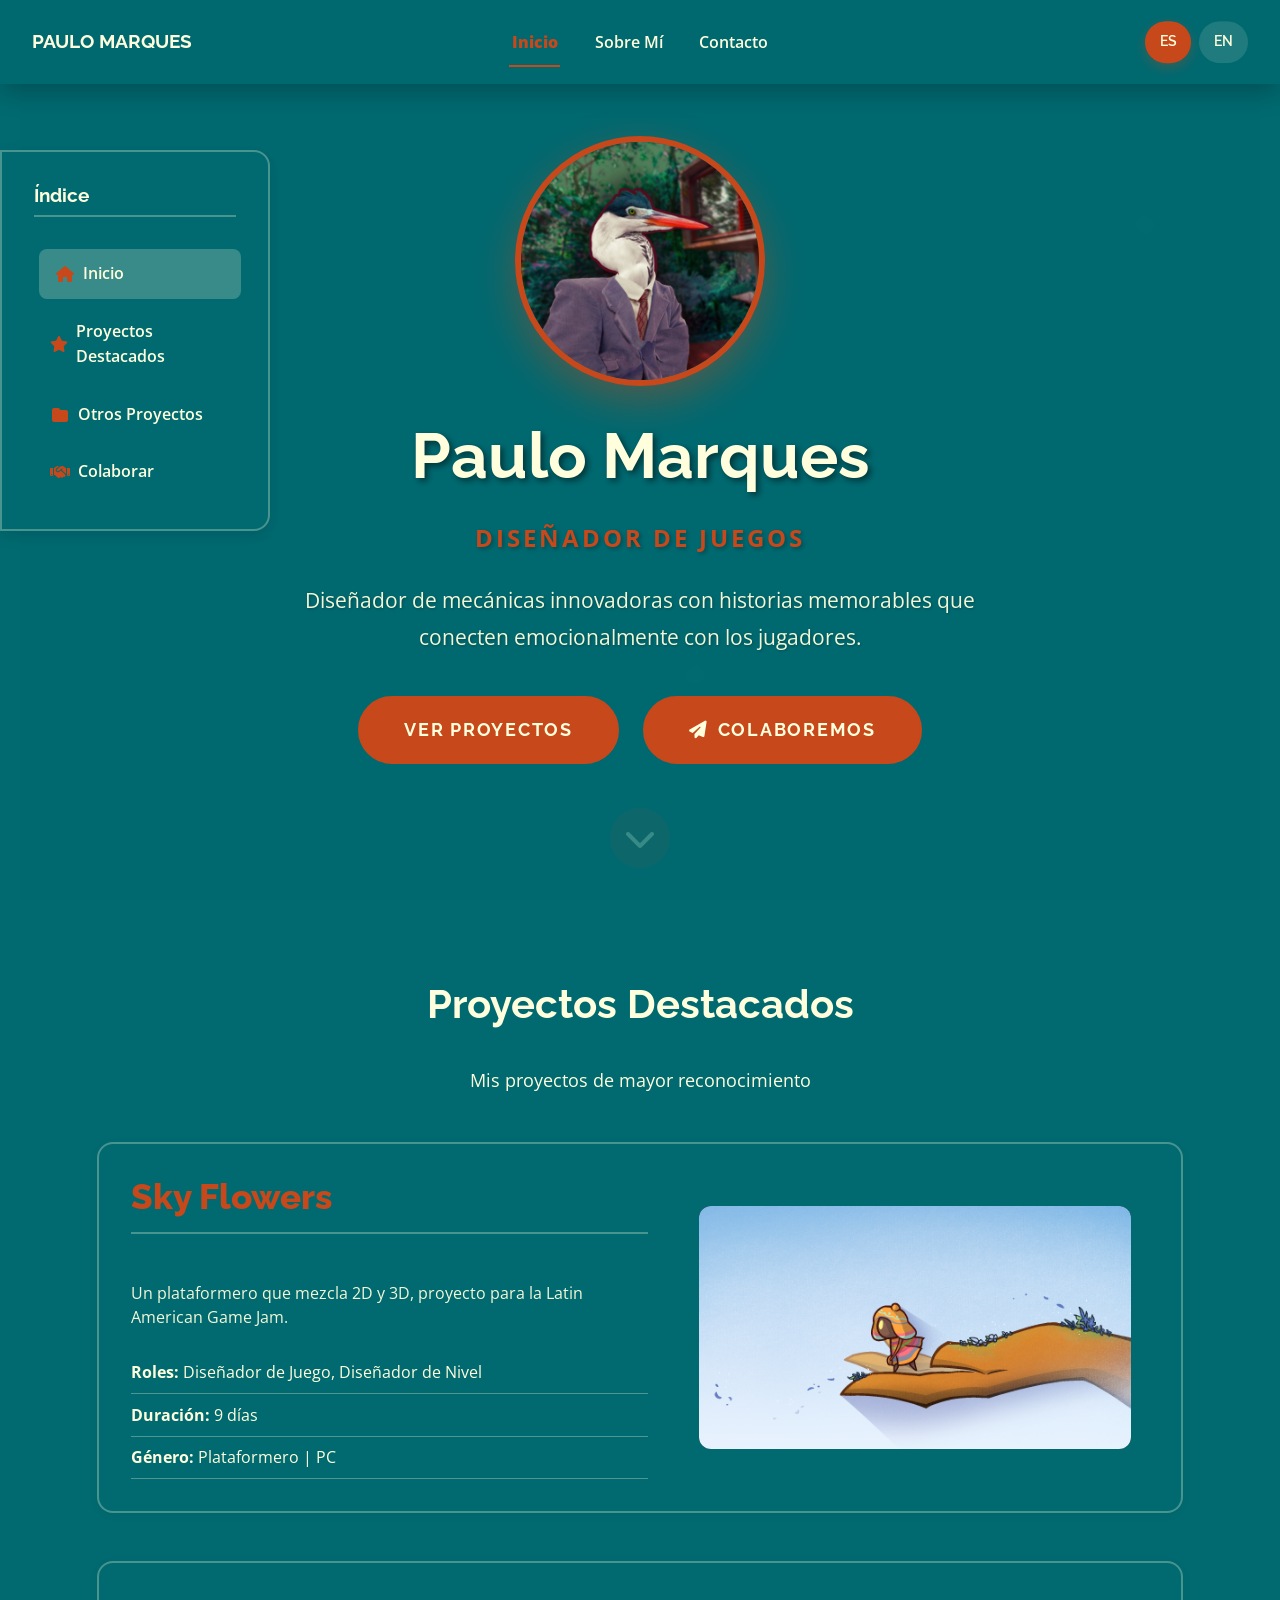
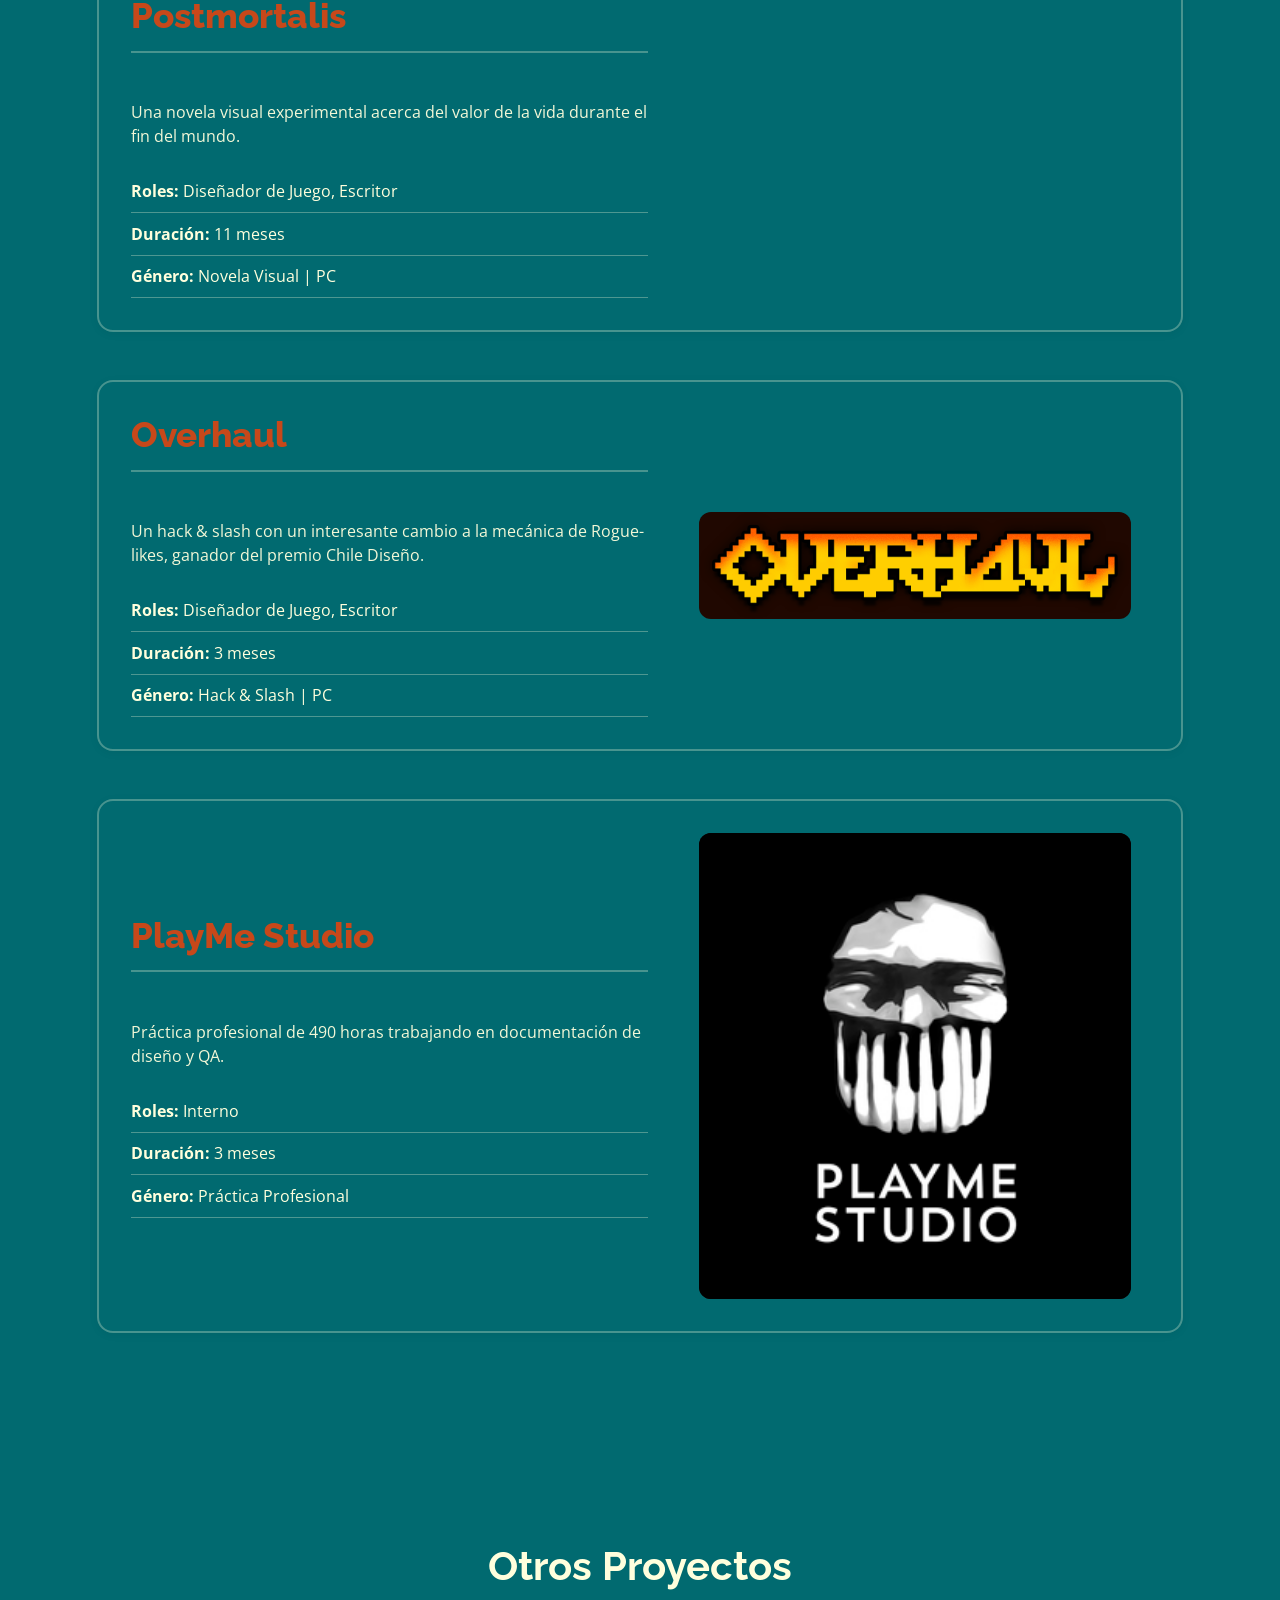
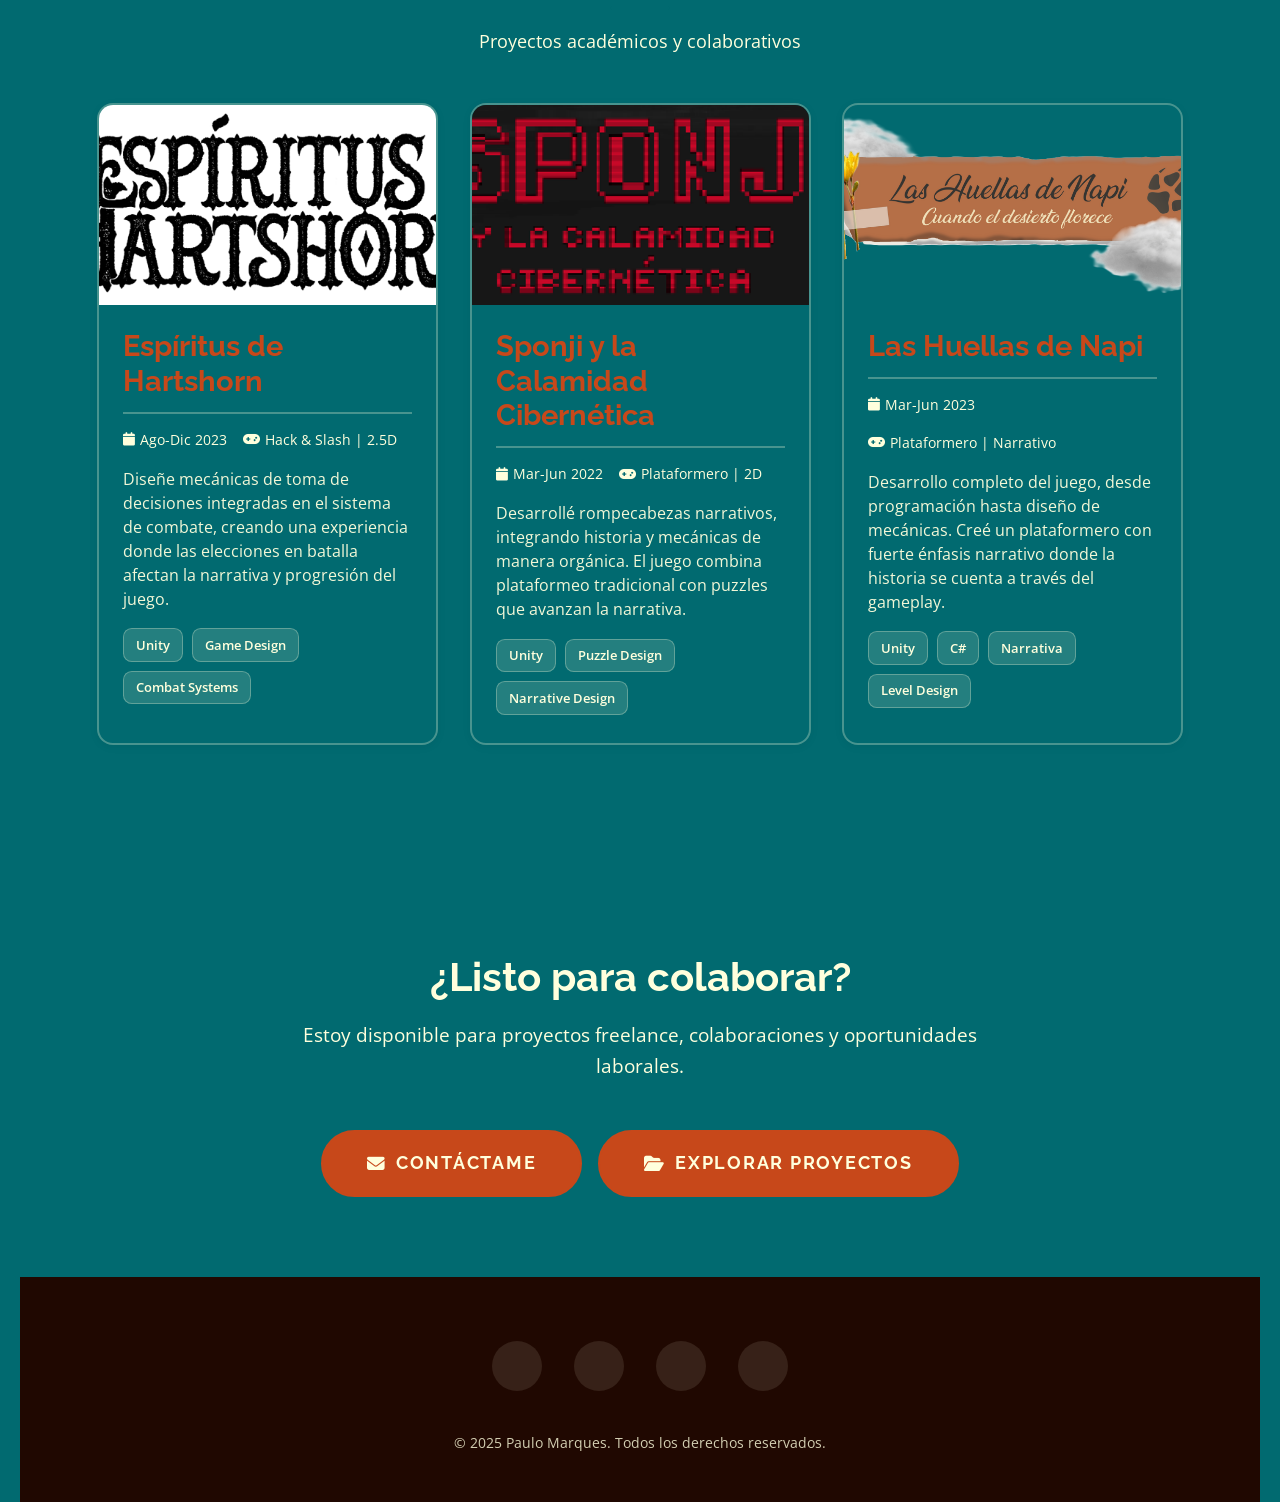
==== commit 82863c17: "Prettier Portfolio" ====
--- a/index.html
+++ b/index.html
@@ -162,6 +162,26 @@
         <h2 class="major slide-up">Proyectos Destacados</h2>
         <p class="section-subtitle slide-up">Mis proyectos de mayor reconocimiento</p>
 
+        <!-- Sky Flowers -->
+        <a href="sky-flowers.html" class="project-card slide-up project-featured" style="text-decoration: none; color: inherit;">
+          <div class="project-featured-info">
+            <h3>Sky Flowers</h3>
+            <p class="project-summary">Un plataformero que mezcla 2D y 3D, proyecto para la Latin American Game Jam.</p>
+            <ul class="project-featured-meta">
+              <li><strong>Roles:</strong> Diseñador de Juego, Diseñador de Nivel</li>
+              <li><strong>Duración:</strong> 9 días</li>
+              <li><strong>Género:</strong> Plataformero | PC</li>
+            </ul>
+          </div>
+          <div class="project-featured-image">
+              <img src="images/título-skyflowers.png"
+                 alt="Imagen de título de Sky Flowers"
+                 class="project-thumb"
+                 loading="lazy"
+                 onerror="this.src='https://via.placeholder.com/600x340/1F4D5B/DBE9D1?text=Sky+Flowers'">
+          </div>
+        </a>
+
         <!-- Postmortalis -->
         <a href="postmortalis.html" class="project-card slide-up project-featured" style="text-decoration: none; color: inherit;">
           <div class="project-featured-info">
@@ -169,12 +189,12 @@
             <p class="project-summary">Una novela visual experimental acerca del valor de la vida durante el fin del mundo.</p>
             <ul class="project-featured-meta">
               <li><strong>Roles:</strong> Diseñador de Juego, Escritor</li>
-              <li><strong>Duración:</strong> 11 meses (2025)</li>
+              <li><strong>Duración:</strong> 11 meses</li>
               <li><strong>Género:</strong> Novela Visual | PC</li>
             </ul>
           </div>
           <div class="project-featured-image">
-            <img src="images/portada-postmortalis.jpg"
+              <img src="images/título-postmortalis.png"
                  alt="Imagen de título de Postmortalis"
                  class="project-thumb"
                  loading="lazy"
@@ -182,14 +202,34 @@
           </div>
         </a>
 
+        <!-- Overhaul -->
+        <a href="overhaul.html" class="project-card slide-up project-featured" style="text-decoration: none; color: inherit;">
+          <div class="project-featured-info">
+            <h3>Overhaul</h3>
+            <p class="project-summary">Un hack & slash con un interesante cambio a la mecánica de Rogue-likes, ganador del premio Chile Diseño.</p>
+            <ul class="project-featured-meta">
+              <li><strong>Roles:</strong> Diseñador de Juego, Escritor</li>
+              <li><strong>Duración:</strong> 3 meses</li>
+              <li><strong>Género:</strong> Hack & Slash | PC</li>
+            </ul>
+          </div>
+          <div class="project-featured-image">
+              <img src="images/título-overhaul.png"
+                 alt="Imagen de título de Overhaul"
+                 class="project-thumb"
+                 loading="lazy"
+                 onerror="this.src='https://via.placeholder.com/600x340/1F4D5B/DBE9D1?text=Overhaul'">
+          </div>
+        </a>
+
         <!-- PlayMe Studio -->
         <a href="playme-studio.html" class="project-card slide-up project-featured" style="text-decoration: none; color: inherit;">
           <div class="project-featured-info">
             <h3>PlayMe Studio</h3>
-            <p class="project-summary">Práctica profesional de 490 horas trabajando en diseño y QA de videojuegos.</p>
+            <p class="project-summary">Práctica profesional de 490 horas trabajando en documentación de diseño y QA.</p>
             <ul class="project-featured-meta">
-              <li><strong>Roles:</strong> Diseñador de Juego, QA Tester</li>
-              <li><strong>Duración:</strong> 3 meses (2025)</li>
+              <li><strong>Roles:</strong> Interno</li>
+              <li><strong>Duración:</strong> 3 meses</li>
               <li><strong>Género:</strong> Práctica Profesional</li>
             </ul>
           </div>
@@ -199,26 +239,6 @@
                  class="project-thumb"
                  loading="lazy"
                  onerror="this.src='https://via.placeholder.com/600x340/1F4D5B/DBE9D1?text=PlayMe+Studio'">
-          </div>
-        </a>
-
-        <!-- Overhaul -->
-        <a href="overhaul.html" class="project-card slide-up project-featured" style="text-decoration: none; color: inherit;">
-          <div class="project-featured-info">
-            <h3>Overhaul</h3>
-            <p class="project-summary">Un hack & slash con enfoque roguelike y narrativa original, ganador en Chile Diseño.</p>
-            <ul class="project-featured-meta">
-              <li><strong>Roles:</strong> Diseñador de Juego, Escritor</li>
-              <li><strong>Duración:</strong> 3 meses (2024)</li>
-              <li><strong>Género:</strong> Hack & Slash | PC</li>
-            </ul>
-          </div>
-          <div class="project-featured-image">
-              <img src="images/título-overhaul.png"
-                 alt="Imagen de título de Overhaul"
-                 class="project-thumb"
-                 loading="lazy"
-                 onerror="this.src='https://via.placeholder.com/600x340/1F4D5B/DBE9D1?text=Overhaul'">
           </div>
         </a>
       </div>
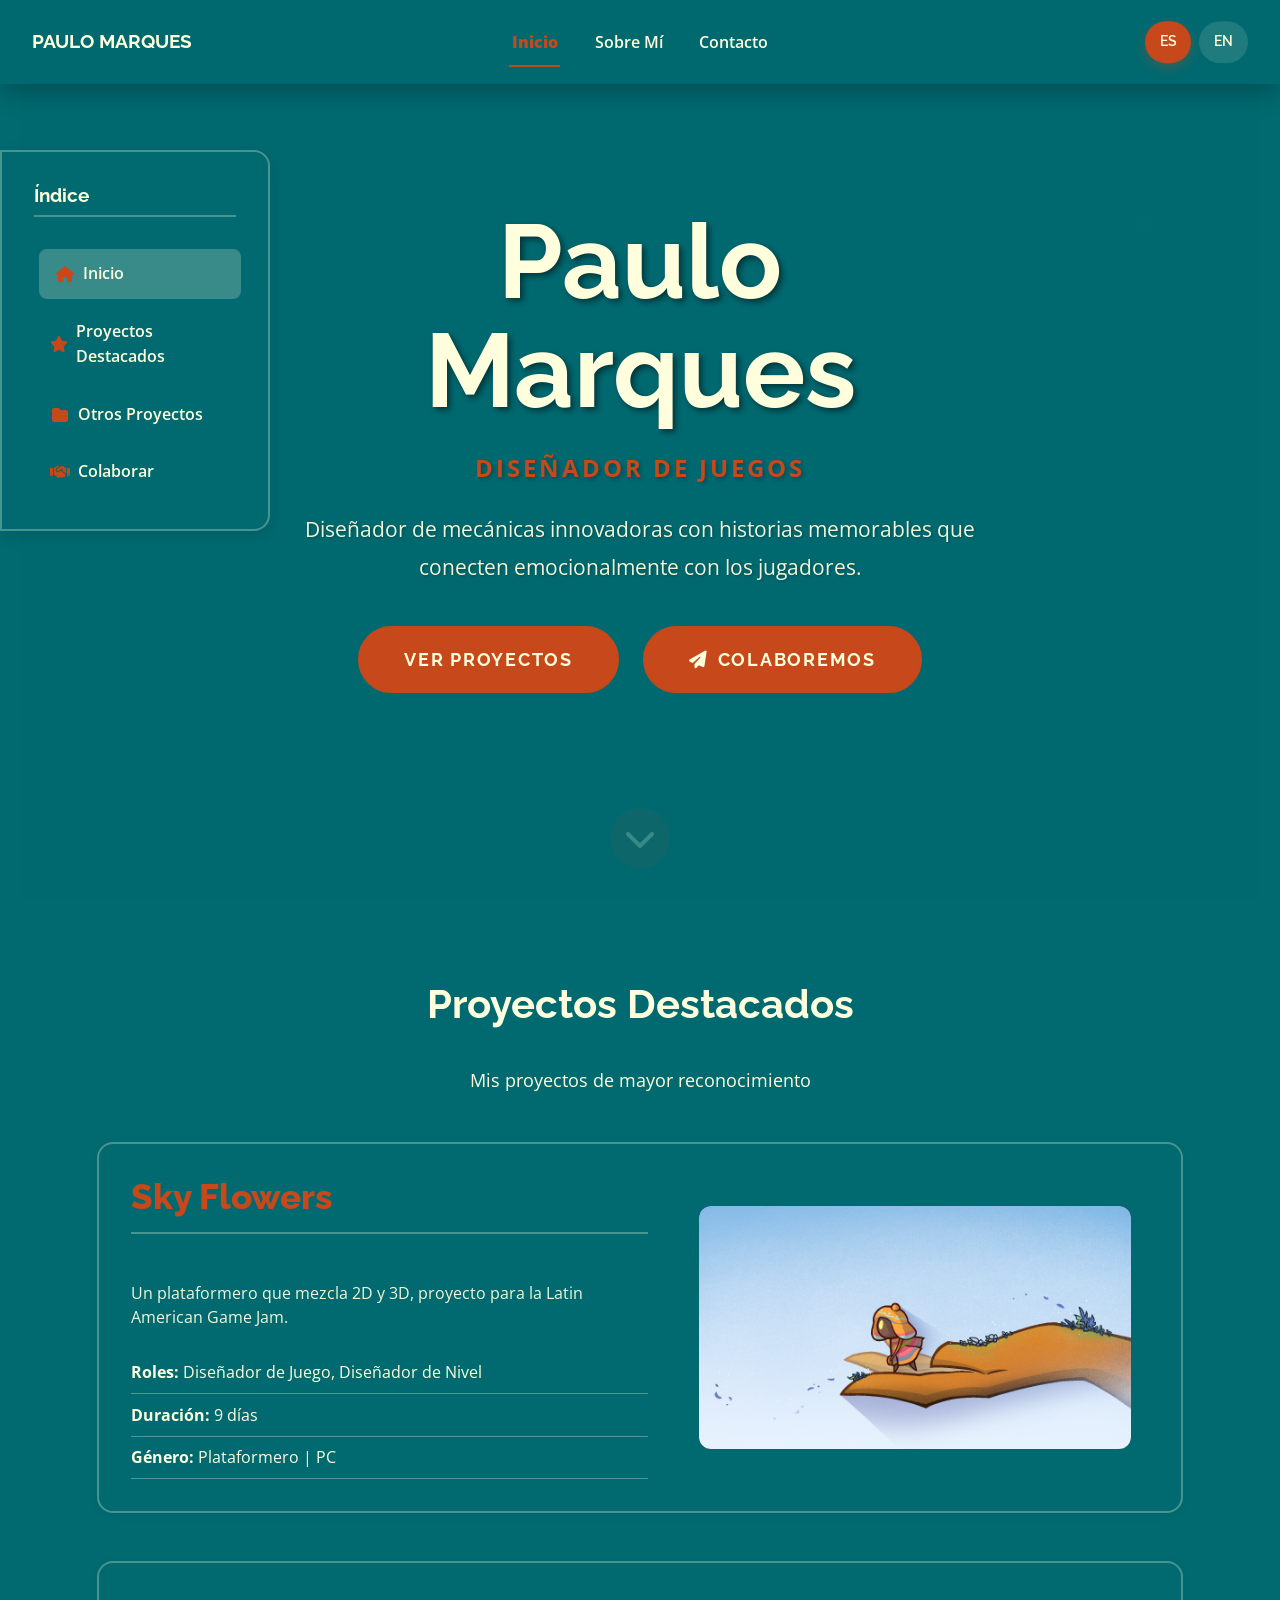
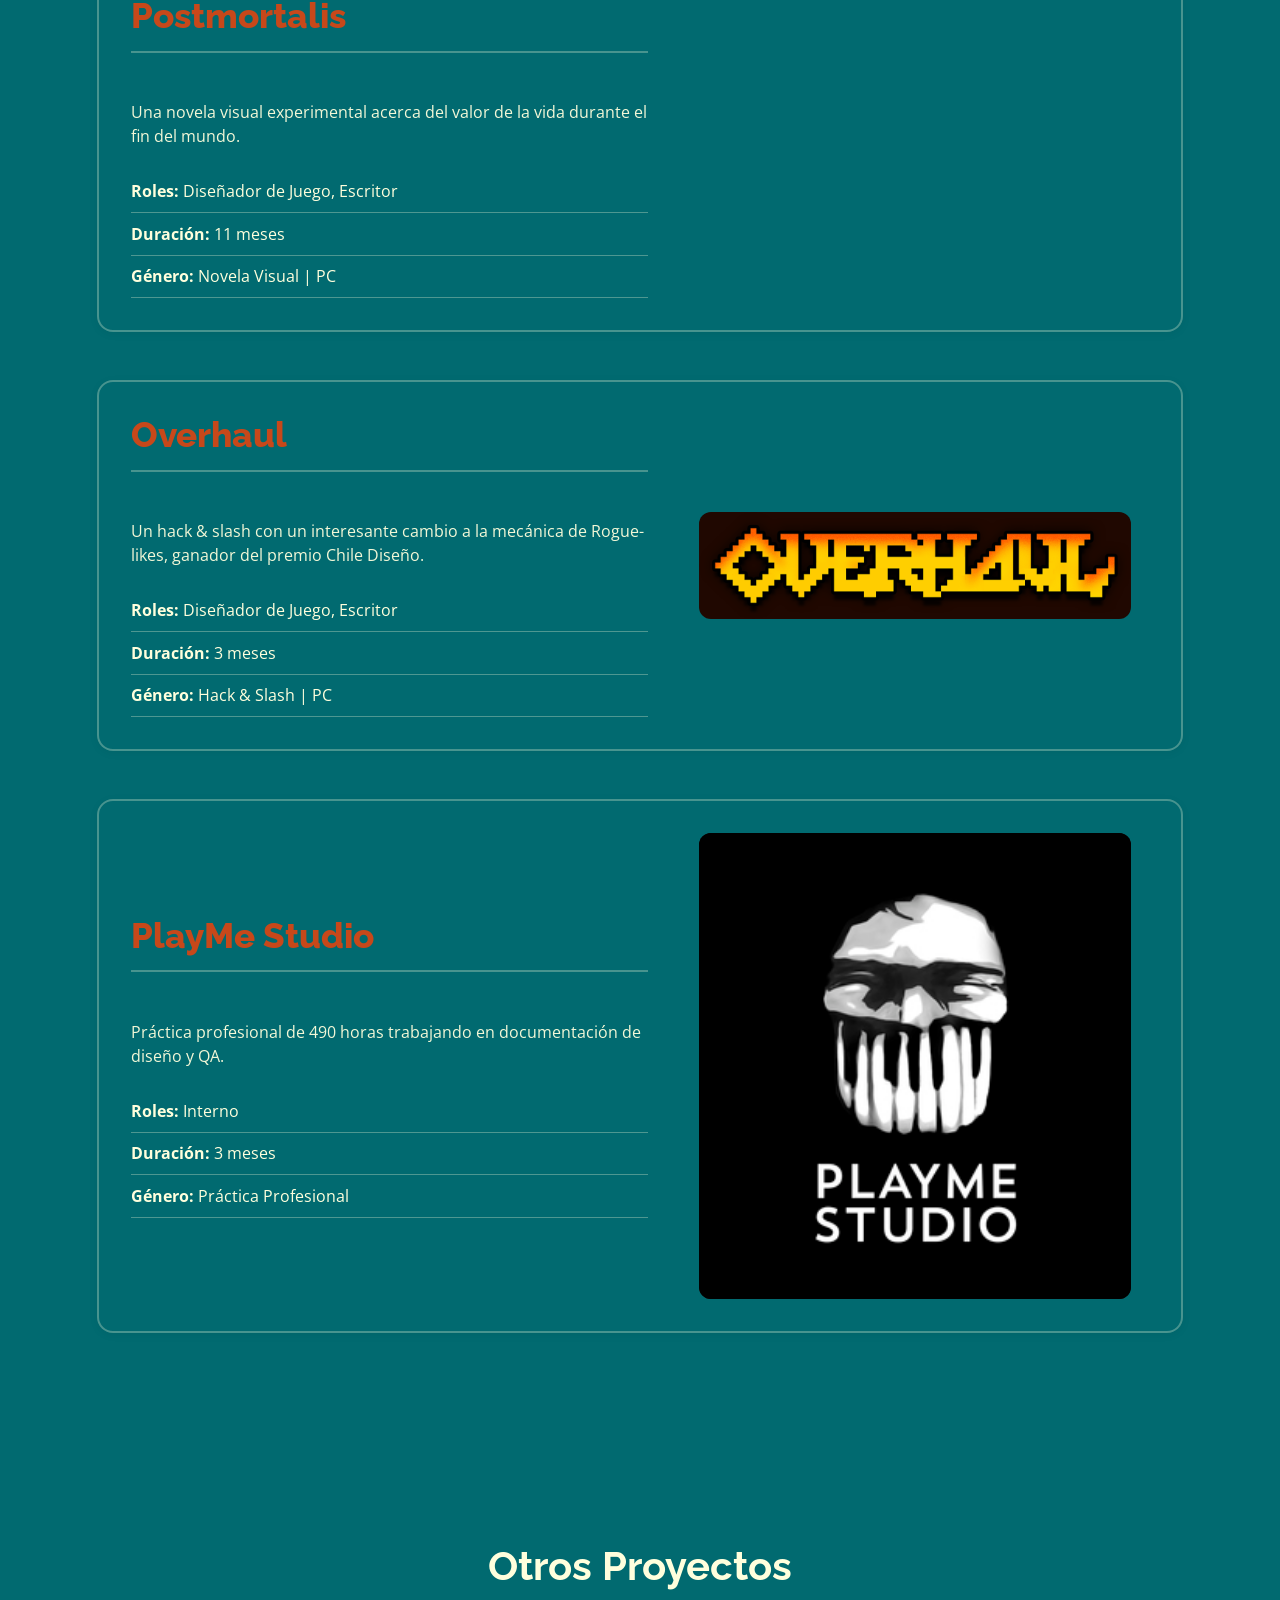
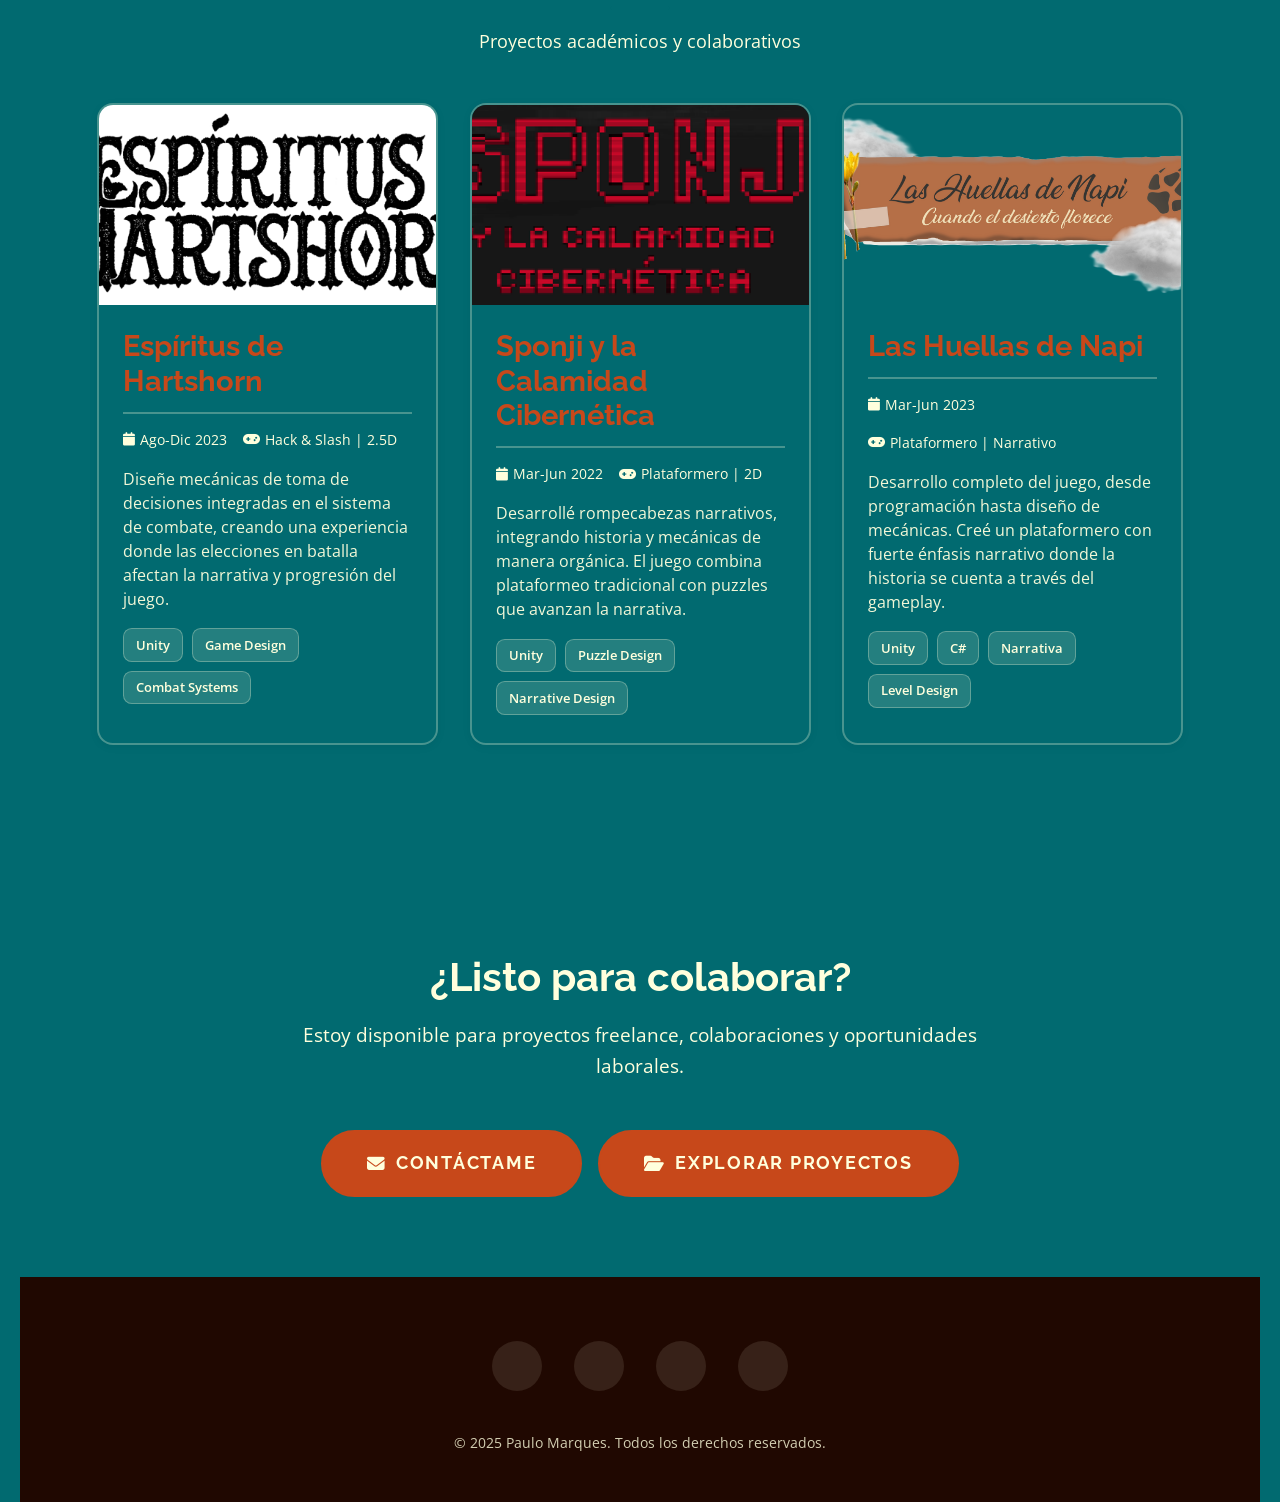
==== commit 1f8f3d49: "Nueva Actualización Co-authored-by: Copilot <copilot@github.com>" ====
--- a/index.html
+++ b/index.html
@@ -4,6 +4,15 @@
 <head>
   <meta charset="UTF-8">
   <meta name="viewport" content="width=device-width, initial-scale=1">
+  <script>
+    (function () {
+      var path = window.location.pathname;
+      var isRootRequest = path.endsWith('/');
+      if (isRootRequest) {
+        window.location.replace('en-index.html');
+      }
+    })();
+  </script>
   <title>Paulo Marques | Diseñador de Juegos</title>
   <meta name="description"
     content="Portafolio profesional de Paulo Marques, diseñador de juegos especializado en narrativas interactivas y mecánicas innovadoras">
@@ -125,17 +134,7 @@
       
       <div class="inner">
         <div class="hero-content-clean">
-          <div class="profile-container">
-            <img src="images/tu-foto.jpg" 
-                 class="profile-pic" 
-                 alt="Foto de Paulo Marques" 
-                 loading="eager"
-                 width="250" 
-                 height="250"
-                 onerror="this.src='https://via.placeholder.com/250x250/1F4D5B/DBE9D1?text=PM'">
-          </div>
-          
-          <h2 class="fade-in">Paulo Marques</h2>
+          <h2 class="fade-in hero-name-large">Paulo Marques</h2>
           <p class="subtitle fade-in">Diseñador de Juegos</p>
           <p class="description fade-in">Diseñador de mecánicas
             innovadoras con historias memorables que conecten emocionalmente con los jugadores.</p>
--- a/assets/css/main.css
+++ b/assets/css/main.css
@@ -2486,6 +2486,12 @@
   text-shadow: 3px 3px 6px rgba(0, 0, 0, 0.5);
 }
 
+.hero-content-clean .hero-name-large {
+  font-size: clamp(3.5rem, 10vw, 6.5rem);
+  line-height: 1.05;
+  margin-bottom: 1.25rem;
+}
+
 .hero-content-clean .subtitle {
   color: var(--accent-color);
   font-weight: 700;
